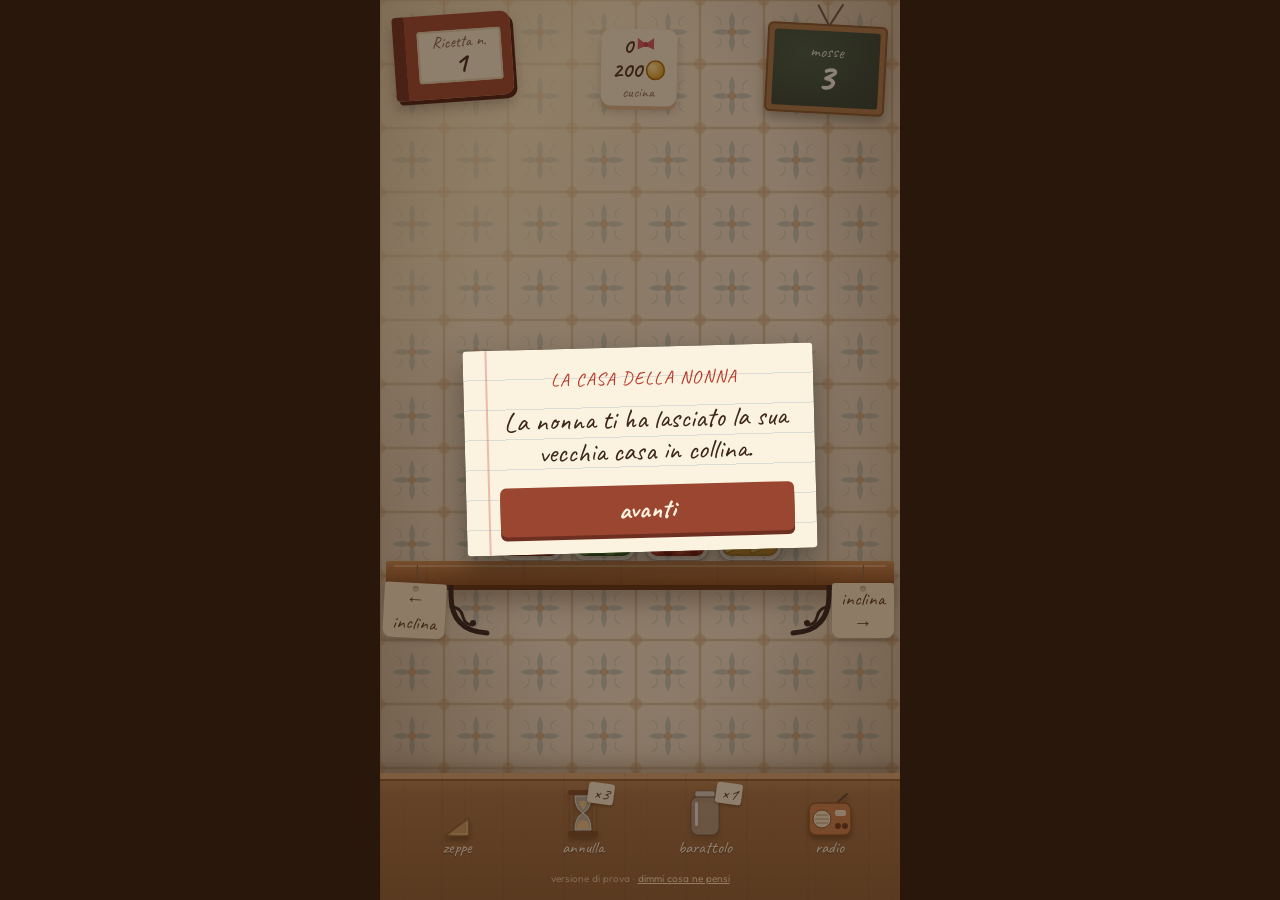
==== index.html @ c6b1c17b "gamification_01" ====
<!DOCTYPE html>
<html lang="it">
<head>
<meta charset="utf-8">
<meta name="viewport" content="width=device-width, initial-scale=1, maximum-scale=1, user-scalable=no, viewport-fit=cover">
<meta name="theme-color" content="#2a1a10">
<title>Dispensa Pendente</title>
<link rel="preconnect" href="https://fonts.googleapis.com">
<link href="https://fonts.googleapis.com/css2?family=Caveat:wght@500;700&family=Fredoka:wght@400;500;600&display=swap" rel="stylesheet">
  <script type="module" crossorigin src="./assets/index-sr-s3U1z.js"></script>
  <link rel="stylesheet" crossorigin href="./assets/index-BM6V2_IG.css">
</head>
<body>
<div id="app">
  <div id="wall"></div><div id="light"></div>
  <div id="top" class="layerUI">
    <div id="book"><div class="cover"></div><div class="label"><small>Ricetta n.</small><b id="lvl">1</b></div></div>
    <button id="purse" aria-label="La cucina: fiocchi e monete"><span><b id="pRibbons">0</b><i class="ribbon"></i></span><span><b id="pCoins">0</b><i class="coin"></i></span><small>cucina</small></button>
    <div id="board"><div class="frame"></div><div class="slate"><small>mosse</small><b id="mv">0</b></div></div>
  </div>
  <div id="note" class="layerUI"></div>
  <div id="stage" class="layerUI">
    <div id="shelfWrap">
      <div id="jars"></div>
      <div id="plank">
        <svg class="bracket" id="brL" viewBox="0 0 44 52"><path d="M4 2 V10 Q4 46 40 48" fill="none" stroke="#2d2420" stroke-width="5" stroke-linecap="round"/><path d="M4 22 Q14 22 16 32 Q18 40 26 40" fill="none" stroke="#2d2420" stroke-width="3" stroke-linecap="round"/><circle cx="26" cy="38" r="3" fill="#2d2420"/></svg>
        <svg class="bracket" id="brR" viewBox="0 0 44 52"><path d="M4 2 V10 Q4 46 40 48" fill="none" stroke="#2d2420" stroke-width="5" stroke-linecap="round"/><path d="M4 22 Q14 22 16 32 Q18 40 26 40" fill="none" stroke="#2d2420" stroke-width="3" stroke-linecap="round"/><circle cx="26" cy="38" r="3" fill="#2d2420"/></svg>
        <div class="tag" id="tagL">← inclina</div>
        <div class="tag" id="tagR">inclina →</div>
      </div>
    </div>
  </div>
  <div id="counter">
    <div id="items">
      <div class="item" id="wedgeBox" title="Inclinazioni rimaste"><div id="wedges"></div><span>zeppe</span></div>
      <button class="item" id="bUndo"><svg width="34" height="48" viewBox="0 0 34 48"><rect x="2" y="1" width="30" height="5" rx="2" fill="#7a4a28"/><rect x="2" y="42" width="30" height="5" rx="2" fill="#7a4a28"/><rect x="4" y="6" width="3" height="36" fill="#9b6a40"/><rect x="27" y="6" width="3" height="36" fill="#9b6a40"/><path d="M9 7 H25 Q25 20 17 24 Q25 28 25 41 H9 Q9 28 17 24 Q9 20 9 7Z" fill="rgba(220,240,240,.55)" stroke="#d9e8e8" stroke-width="1"/><path d="M12 33 Q17 29 22 33 L24 40 H10Z" fill="#e7c48a"/><path d="M13 12 H21 Q20 18 17 21 Q14 18 13 12Z" fill="#e7c48a"/></svg><span>annulla</span><i class="cnt" id="cUndo">3</i></button>
      <button class="item" id="bPin"><svg width="40" height="48" viewBox="0 0 40 48"><path d="M6 20 Q6 46 20 46 Q34 46 34 20Z" fill="#8f6a8f"/><ellipse cx="20" cy="20" rx="14" ry="4" fill="#a780a7"/><rect x="11" y="2" width="5" height="22" rx="2" fill="#d9b483" transform="rotate(-10 13 13)"/><rect x="19" y="0" width="5" height="24" rx="2" fill="#e3c08f" transform="rotate(6 21 12)"/><rect x="25" y="4" width="5" height="20" rx="2" fill="#d2ab78" transform="rotate(16 27 14)"/></svg><span>mollette</span><i class="cnt" id="cPin">2</i></button>
      <button class="item" id="bJar"><svg width="34" height="48" viewBox="0 0 34 48"><rect x="7" y="2" width="20" height="6" rx="2" fill="rgba(235,245,245,.7)" stroke="rgba(90,70,55,.45)"/><rect x="3" y="8" width="28" height="38" rx="7" fill="rgba(235,248,248,.35)" stroke="rgba(90,70,55,.45)" stroke-width="1.5"/><rect x="7" y="13" width="3" height="24" rx="1.5" fill="rgba(255,255,255,.75)"/></svg><span>barattolo</span><i class="cnt" id="cJar">1</i></button>
      <button class="item" id="bRadio" aria-label="Impostazioni"><svg width="46" height="44" viewBox="0 0 46 44"><line x1="30" y1="10" x2="40" y2="1" stroke="#5a4636" stroke-width="2" stroke-linecap="round"/><rect x="2" y="10" width="42" height="32" rx="7" fill="#c9824f" stroke="#8a5229" stroke-width="1.5"/><circle cx="15" cy="26" r="9" fill="#f1e3c6" stroke="#8a5229"/><g stroke="#b99a72" stroke-width="1"><line x1="9" y1="22" x2="21" y2="22"/><line x1="8" y1="26" x2="22" y2="26"/><line x1="9" y1="30" x2="21" y2="30"/></g><rect x="28" y="17" width="11" height="6" rx="2" fill="#f1e3c6"/><circle cx="31" cy="33" r="3" fill="#6d3a1d"/><circle cx="38" cy="33" r="3" fill="#6d3a1d"/></svg><span>radio</span></button>
    </div>
    <button class="legend" id="legend">versione di prova · <u>dimmi cosa ne pensi</u></button>
  </div>
</div>
<div id="home" role="dialog" aria-label="La cucina della nonna"></div>
<div id="modal"><div class="page" id="card"></div></div>
<div id="toast"></div>
<svg id="hand" viewBox="0 0 48 56" width="56" height="64" aria-hidden="true"><path d="M17 26 V8 a4 4 0 0 1 8 0 V24 M25 22 a4 4 0 0 1 8 0 V28 M33 26 a4 4 0 0 1 8 0 V36 C41 48 33 54 24 54 C15 54 10 48 7 41 L3 31 a4 4 0 0 1 7-4 L17 35 Z" fill="#fff6e6" stroke="#4a2f1d" stroke-width="2.4" stroke-linejoin="round"/></svg>

</body>
</html>
---- assets/index-BM6V2_IG.css ----
:root{--jw:60px;--lh:34px;--ink:#3d2718}*{box-sizing:border-box;-webkit-tap-highlight-color:transparent}html,body{overscroll-behavior:none;height:100%;margin:0;overflow:hidden}body{color:var(--ink);-webkit-user-select:none;user-select:none;touch-action:none;background:#2a1a10;justify-content:center;font-family:Fredoka,system-ui,sans-serif;display:flex}#app{flex-direction:column;width:100%;max-width:520px;height:100%;display:flex;position:relative;overflow:hidden}#wall{background-color:#efe2c8;background-size:64px 64px;position:absolute;inset:0}#wall:after{content:"";background:radial-gradient(90% 60% at 15% 10%,#ffecbe8c,#0000 60%),radial-gradient(at 50% 40%,#0000 45%,#46280f59 100%);position:absolute;inset:0}#light{pointer-events:none;z-index:1;background:linear-gradient(115deg,#fff0c800 30%,#fff0c847 45%,#fff0c800 60%);width:90%;height:80%;position:absolute;top:-10%;left:-30%;transform:skew(-12deg)}.layerUI{z-index:2;position:relative}#top{justify-content:space-between;align-items:flex-start;padding:14px 14px 0;display:flex}#book{cursor:pointer;width:118px;height:84px;position:relative;transform:rotate(-4deg)}#book .cover{background:linear-gradient(90deg,#6d2f22 0 12px,#9b4630 12px);border-radius:4px 10px 10px 4px;position:absolute;inset:0;box-shadow:3px 4px #4a1e14,0 8px 14px #0000004d}#book .label{background:#f6ecd4;border-radius:3px;flex-direction:column;justify-content:center;align-items:center;font-family:Caveat,Segoe Print,Bradley Hand,cursive;line-height:.95;display:flex;position:absolute;inset:16px 10px 16px 24px;box-shadow:inset 0 0 0 2px #e0cfae}#book .label small{color:#7a5a3e;font-size:16px}#book .label b{font-size:28px}#board{width:120px;height:90px;margin-top:10px;position:relative;transform:rotate(3deg)}#board:before{content:"";transform-origin:bottom;background:#6b5040;width:2px;height:24px;position:absolute;top:-22px;left:50%;transform:rotate(-30deg)}#board:after{content:"";transform-origin:bottom;background:#6b5040;width:2px;height:26px;position:absolute;top:-24px;left:50%;transform:rotate(30deg)}#board .frame{background:#a7774a;border-radius:6px;position:absolute;inset:0;box-shadow:0 6px 12px #0000004d,inset 0 0 0 2px #7f5631}#board .slate{color:#f3f0e4;background:radial-gradient(at 30% 30%,#3f5a48,#283b2f);border-radius:3px;flex-direction:column;justify-content:center;align-items:center;font-family:Caveat,Segoe Print,Bradley Hand,cursive;line-height:.9;display:flex;position:absolute;inset:7px}#board .slate small{opacity:.85;font-size:17px}#board .slate b{text-shadow:0 0 1px #fff;font-size:38px}#board.low .slate b{color:#ff9b86;animation:1s infinite chalk}@keyframes chalk{50%{opacity:.55}}#note{text-align:center;color:#3d2a1c;background:#fff9e3;align-self:center;max-width:330px;min-height:52px;margin:8px 22px 0;padding:10px 14px 8px;font-family:Caveat,Segoe Print,Bradley Hand,cursive;font-size:21px;line-height:1.05;transition:transform .2s;position:relative;transform:rotate(-1.2deg);box-shadow:0 4px 10px #3c1e0a38}#note:before{content:"";background:#e6d7aabf;width:64px;height:18px;margin-left:-32px;position:absolute;top:-9px;left:50%;transform:rotate(3deg);box-shadow:0 1px 2px #0000001a}#note.flash{color:#b33a22;transform:rotate(1deg)scale(1.03)}#note:empty{visibility:hidden}#stage{cursor:grab;flex-direction:column;flex:1;justify-content:center;align-items:center;min-height:260px;display:flex;position:relative}#shelfWrap{transform-origin:50% 100%;width:100%;transition:transform .22s cubic-bezier(.3,1.4,.5,1);position:relative}#jars{min-height:calc(var(--lh)*4 + 50px);justify-content:center;align-items:flex-end;gap:9px;padding:0 14px;display:flex}#plank{background:repeating-linear-gradient(90deg,#50280f00 0 40px,#50280f14 40px 42px,#50280f00 42px 97px),linear-gradient(#c58b55,#a96d3c 45%,#8a5229);border-radius:3px;height:24px;margin:0 6px;position:relative;box-shadow:0 5px #5f3519,0 16px 22px #28140559}#plank:before{content:"";background:#ffe1b459;border-radius:2px;height:2px;position:absolute;top:4px;left:8px;right:8px}.bracket{width:44px;height:52px;position:absolute;top:24px}#brL{left:12%}#brR{right:12%;transform:scaleX(-1)}.tag{text-align:center;color:#5a3a24;transform-origin:50% -18px;cursor:pointer;background:#f3e3c3;border-radius:3px 3px 8px 8px;width:62px;padding:4px 0 3px;font-family:Caveat,Segoe Print,Bradley Hand,cursive;font-size:19px;animation:3s ease-in-out infinite sway;position:absolute;top:22px;box-shadow:0 3px 6px #0003}.tag:before{content:"";background:#7d6248;width:1px;height:18px;position:absolute;top:-18px;left:50%}.tag:after{content:"";background:#d8c4a0;border-radius:50%;width:6px;height:6px;margin-left:-3px;position:absolute;top:3px;left:50%;box-shadow:inset 0 1px 1px #0000004d}#tagL{left:0;transform:rotate(3deg)}#tagR{animation-delay:-1.5s;right:0}.tag.armed{color:#a53a1c;background:#ffd7a8}.tag.off{opacity:.35}@keyframes sway{50%{transform:rotate(-3deg)}}.jar{width:var(--jw);flex-direction:column;align-items:center;transition:transform .16s;display:flex;position:relative}.rim{background:linear-gradient(90deg,#fff9,#dcebeb59 40%,#ffffffa6);border:1.5px solid #5a463766;border-bottom:none;border-radius:4px 4px 1px 1px;width:82%;height:9px}.glass{background:linear-gradient(90deg,#ffffff6b,#ebf8f81f 30%,#ebf8f80f 70%,#ffffff52);border:1.5px solid #5a463761;border-radius:9px 9px 13px 13px;flex-direction:column-reverse;width:100%;padding:3px 3px 4px;display:flex;position:relative;overflow:hidden;box-shadow:inset 0 0 0 1.5px #ffffff73,0 4px 3px #3c1e0a26}.glass:after{content:"";pointer-events:none;z-index:3;background:linear-gradient(#ffffffb3,#ffffff14);border-radius:6px;width:9%;height:70%;position:absolute;top:8%;left:12%}.layer{height:var(--lh);background-size:26px 26px;position:relative;box-shadow:inset 0 3px 2px -1px #ffffff47,inset 0 -2px 2px #0000002e}.glass .layer:first-child{border-radius:0 0 9px 9px}.layer.topL{border-radius:40% 40% 0 0/14% 14% 0 0}.layer.pop{animation:.3s ease-out pop}@keyframes pop{0%{opacity:.2;transform:translateY(-14px)}70%{transform:translateY(2px)}}.layer.ghostNew{outline-offset:-4px;outline:2.5px dashed #fffaebf2;animation:.9s infinite gh}@keyframes gh{50%{filter:brightness(1.3)saturate(1.2)}}.layer.ghostGone{opacity:.25}.slot{height:var(--lh)}.jar.sel{transform:translateY(-18px)rotate(-2deg)}.jar.sel .glass{box-shadow:inset 0 0 0 1.5px #ffffff73,0 0 0 3px #ffd68cd9,0 12px 10px #3c1e0a33}.cloth{z-index:4;width:112%;height:24px;animation:.4s cubic-bezier(.3,1.6,.5,1) clothIn;position:absolute;top:-12px}.cloth .c{background:repeating-linear-gradient(0deg,#c832288c 0 5px,#0000 5px 10px),repeating-linear-gradient(90deg,#c832288c 0 5px,#0000 5px 10px),#fbf3e6;border-radius:45% 45% 20% 20%/60% 60% 30% 30%;position:absolute;inset:0;box-shadow:0 3px 3px #0000002e}.cloth .s{background:#c9a46a;border-radius:2px;height:3px;position:absolute;bottom:5px;left:4%;right:4%}@keyframes clothIn{0%{opacity:0;transform:translateY(-30px)scale(1.2)}}.peg{z-index:5;width:18px;height:40px;animation:.3s clothIn;position:absolute;top:-30px}.jar.pinnable .glass{box-shadow:inset 0 0 0 1.5px #ffffff73,0 0 0 3px #ffd36b}.jar.splash{animation:.25s splash}@keyframes splash{50%{transform:scale(1.05,.96)}}.jar.shake{animation:.3s shake}@keyframes shake{25%{transform:translate(-5px)}75%{transform:translate(5px)}}#counter{z-index:2;background:linear-gradient(#b98758,#a17146 18%,#8e6038);margin-top:4px;padding:16px 10px 14px;position:relative;box-shadow:inset 0 6px #d4a774,inset 0 8px #8a5a33,0 -8px 18px #28140540}#counter:before{content:"";pointer-events:none;background:repeating-linear-gradient(90deg,#3c1e0a0d 0 2px,#0000 2px 23px,#3c1e0a0a 23px 24px,#0000 24px 61px);position:absolute;inset:0}#items{justify-content:space-around;align-items:flex-end;display:flex;position:relative}.item{cursor:pointer;color:#fff3dc;text-shadow:0 1px 1px #0006;background:0 0;border:none;flex-direction:column;align-items:center;padding:0;font-family:Caveat,Segoe Print,Bradley Hand,cursive;font-size:17px;display:flex;position:relative}.item svg{filter:drop-shadow(0 4px 2px #28140559);transition:transform .15s}.item:active svg{transform:translateY(2px)}.item.on svg{transform:translateY(-6px)rotate(-6deg)}.item:disabled{opacity:.4;cursor:default}.item .cnt{color:#5a3a24;text-shadow:none;background:#f6ecd4;border-radius:3px;padding:0 5px;font-size:17px;position:absolute;top:-6px;right:-10px;transform:rotate(8deg);box-shadow:0 2px 3px #00000040}#wedges{justify-content:center;align-items:flex-end;gap:2px;min-width:60px;height:30px;display:flex}#wedges svg{animation:.3s clothIn}#modal{z-index:10;background:#28140880;justify-content:center;align-items:center;padding:22px;display:none;position:fixed;inset:0}#modal.show{display:flex}.page{text-align:center;background-color:#fbf3df;background-image:linear-gradient(90deg,#0000 22px,#d2504659 22px 24px,#0000 24px),repeating-linear-gradient(#0000 0 29px,#648cb438 29px 30px);background-position:0 0;background-repeat:repeat;background-size:auto;background-attachment:scroll;background-origin:padding-box;background-clip:border-box;border-radius:4px;width:100%;max-width:350px;padding:22px 22px 18px 34px;font-family:Caveat,Segoe Print,Bradley Hand,cursive;animation:.35s cubic-bezier(.3,1.5,.5,1) cardIn;position:relative;transform:rotate(-1.5deg);box-shadow:0 14px 30px #00000059}@keyframes cardIn{0%{opacity:0;transform:rotate(-8deg)scale(.7)}}.page h2{margin:0 0 4px;font-size:38px;line-height:1}.page p{color:#5d4330;margin:4px 0 10px;font-size:22px;line-height:1.1}.stamps{justify-content:center;gap:10px;margin:8px 0;display:flex}.stamp{color:#b8372a;opacity:.85;border:3px solid #b8372a;border-radius:50%;justify-content:center;align-items:center;width:54px;height:54px;font-size:30px;animation:.3s both stampIn;display:flex;transform:rotate(-12deg)}.stamp.off{color:#c9b9a0;opacity:.5;border-color:#c9b9a0}.stamp:nth-child(2){animation-delay:.15s;transform:rotate(6deg)}.stamp:nth-child(3){animation-delay:.3s;transform:rotate(-4deg)}@keyframes stampIn{0%{opacity:0;transform:scale(2)}}.pbtn{cursor:pointer;color:#fbf3df;background:#9b4630;border:none;border-radius:6px;width:100%;margin-top:10px;padding:8px;font-family:Caveat,Segoe Print,Bradley Hand,cursive;font-size:26px;font-weight:700;display:block;box-shadow:0 4px #6d2f22}.pbtn.sec{color:#6d2f22;box-shadow:none;background:0 0;margin-top:4px;font-size:22px;font-weight:500;text-decoration:underline}.grid{grid-template-columns:repeat(5,1fr);gap:6px;margin:8px 0;display:grid}.grid button{color:#3d2718;cursor:pointer;background:0 0;border:none;border-radius:6px;padding:2px 0;font-family:Caveat,Segoe Print,Bradley Hand,cursive;font-size:24px}.grid button small{color:#b8372a;letter-spacing:-1px;min-height:13px;font-size:12px;display:block}.grid button:disabled{opacity:.3}.grid button.cur{background:#9b463026}#toast{color:#fff6e0;text-shadow:0 2px #9b4630,0 4px 10px #0006;opacity:0;pointer-events:none;z-index:11;white-space:nowrap;font-family:Caveat,Segoe Print,Bradley Hand,cursive;font-size:40px;font-weight:700;transition:all .25s;position:fixed;top:44%;left:50%;transform:translate(-50%,10px)rotate(-3deg)}#toast.show{opacity:1;transform:translate(-50%)rotate(-3deg)}.legend{z-index:2;color:#fff0d7b3;text-align:center;margin-top:8px;font-size:10px;position:relative}#app{padding-top:env(safe-area-inset-top);padding-bottom:env(safe-area-inset-bottom)}#hand{z-index:9;pointer-events:none;opacity:0;filter:drop-shadow(0 6px 6px #0000004d);transition:opacity .3s;position:fixed;top:0;left:0}#hand.show{opacity:1}#hand.drag{animation:1.8s ease-in-out infinite handDrag}#hand.tap{animation:1.6s ease-in-out infinite handTap}@keyframes handDrag{0%{transform:translate(var(--hx),var(--hy))}15%{transform:translate(var(--hx),calc(var(--hy) + 6px)) scale(.92)}70%{transform:translate(calc(var(--hx) + var(--hdx,110px)),calc(var(--hy) + 6px)) scale(.92);opacity:1}85%{opacity:0}to{transform:translate(var(--hx),var(--hy));opacity:0}}@keyframes handTap{0%,to{transform:translate(var(--hx),var(--hy))}20%{transform:translate(var(--hx),calc(var(--hy) + 8px)) scale(.9)}45%{transform:translate(var(--hx2),var(--hy2))}65%{transform:translate(var(--hx2),calc(var(--hy2) + 8px)) scale(.9)}}#board .slate em{color:#ffcf8a;margin-top:2px;font-size:15px;font-style:normal}.toggle{cursor:pointer;border-bottom:1px dashed #64462840;justify-content:space-between;align-items:center;padding:4px 0;font-size:24px;display:flex}.toggle .sw{background:#d6c4a6;border-radius:14px;width:52px;height:28px;transition:all .2s;position:relative}.toggle .sw:after{content:"";background:#fff;border-radius:50%;width:22px;height:22px;transition:all .2s;position:absolute;top:3px;left:3px;box-shadow:0 1px 2px #0000004d}.toggle.on .sw{background:#5d8f4e}.toggle.on .sw:after{left:27px}.page a{color:#6d2f22}.small{color:#8a6a50;margin-top:10px;font-size:16px}i.coin,i.ribbon{vertical-align:-.1em;border-radius:50%;width:.9em;height:.9em;margin-left:3px;display:inline-block}i.coin{background:radial-gradient(circle at 35% 35%,#ffe9a0,#e0a830 60%,#b47a1a);box-shadow:inset 0 0 0 1.5px #a06a14}i.ribbon{background:0 0;border-radius:0;position:relative}i.ribbon:before{content:"";clip-path:polygon(50% 38%,8% 8%,8% 68%,50% 50%,92% 68%,92% 8%);background:#d4575f;position:absolute;inset:0}i.ribbon:after{content:"";background:#b43f48;border-radius:50%;width:24%;height:24%;position:absolute;top:30%;left:38%}#purse{color:#4a2f1d;cursor:pointer;background:#f6ecd4;border:none;border-radius:10px;flex-direction:column;align-self:center;align-items:center;gap:2px;min-width:76px;margin-top:6px;padding:6px 10px 4px;font-family:Caveat,cursive;font-size:22px;display:flex;transform:rotate(1deg);box-shadow:0 4px #d3b58e,0 6px 10px #0000002e}#purse span{align-items:center;line-height:1;display:flex}#purse small{color:#8a6a50;font-size:15px}#purse.ready{animation:1.6s ease-in-out infinite purseGlow}@keyframes purseGlow{50%{box-shadow:0 4px #d3b58e,0 0 0 5px #d4575f59}}.legend{cursor:pointer;background:0 0;border:none;width:100%;padding:6px 0 0;font-family:inherit}.legend u{color:#ffe3b8}.loot{font-family:Caveat,cursive;color:#6d2f22!important;margin:2px 0 6px!important;font-size:30px!important}.pbtn.sec2{color:#4a2f1d;background:#f1dcc0;box-shadow:0 4px #d3b58e}.pbtn.glow{background:#d4575f;animation:1.6s infinite purseGlow;box-shadow:0 4px #9b3a40}a.pbtn{box-sizing:border-box;text-decoration:none}#wedges .buy{color:#fff3dc;white-space:nowrap;font-size:16px}.item .cnt.price{white-space:nowrap;font-size:15px}#coach{z-index:8;pointer-events:none;opacity:0;transition:opacity .25s;position:fixed;inset:0}#coach.show{opacity:1}#coach.blocking{pointer-events:auto}#coach.dim{background:#1e0f058c}#coach .spot{pointer-events:none;border-radius:16px;transition:all .3s;position:fixed;box-shadow:0 0 0 9999px #1e0f058c}#coach .bubble{text-align:center;color:#3d2a1c;pointer-events:auto;background:#fff9e3;width:min(330px,86vw);padding:12px 16px 10px;font-family:Caveat,cursive;font-size:24px;line-height:1.08;position:fixed;left:50%;transform:translate(-50%)rotate(-1deg);box-shadow:0 8px 20px #00000059}#coach .bubble p{margin:0}#coach .bubble .pbtn{margin-top:10px;padding:6px;font-size:22px}#home{z-index:7;color:#3d2718;background:#f3e6cc;flex-direction:column;align-items:center;padding:14px 16px 24px;font-family:Caveat,cursive;display:none;position:fixed;inset:0;overflow-y:auto}#home.show{display:flex}#home>*{width:100%;max-width:440px}#home h2{text-align:center;margin:4px 0 2px;font-size:36px}.hTop{justify-content:space-between;align-items:center;display:flex}.hBack{color:#6d2f22;cursor:pointer;background:0 0;border:none;min-height:44px;padding:6px 0;font-family:inherit;font-size:24px}.hPurse{gap:12px;font-size:26px;display:flex}.hBar{background:#e0cba6;border-radius:6px;height:12px;overflow:hidden}.hBar div{background:linear-gradient(90deg,#d4575f,#e69a6a);border-radius:6px;height:100%;transition:width .6s}.hPct{text-align:center;color:#7a5a3e;margin:2px 0 8px;font-size:20px}.hScene{border-radius:14px;line-height:0;overflow:hidden;box-shadow:0 8px 18px #3c1e0a40}.hTasks{flex-direction:column;gap:8px;margin:14px 0 0;padding:0;list-style:none;display:flex}.hTasks button{color:#3d2718;cursor:pointer;text-align:left;background:#fffaf0;border:none;border-radius:8px;justify-content:space-between;align-items:center;width:100%;min-height:44px;padding:8px 14px;font-family:inherit;font-size:23px;display:flex;box-shadow:0 3px #dcc6a2}.hTasks li.can button{box-shadow:0 3px #dcc6a2,0 0 0 3px #d4575f80}.hTasks li.done button{opacity:.55;cursor:default;text-decoration:line-through}.hTasks .tc{white-space:nowrap;align-items:center;font-size:24px;display:flex}.hNote{text-align:center;margin:10px 0 0;font-size:20px}.hNote.small{color:#9a7a5e;font-size:15px}#home .pbtn{margin-top:14px}.variants{flex-direction:column;gap:8px;margin:6px 0;display:flex}.variants button{color:#3d2718;cursor:pointer;background:#fffaf0;border:none;border-radius:8px;align-items:center;gap:12px;min-height:44px;padding:8px 12px;font-family:Caveat,cursive;font-size:24px;display:flex;box-shadow:0 3px #dcc6a2}.variants span{border-radius:5px;width:34px;height:24px;box-shadow:inset 0 0 0 1.5px #0003}.fb{text-align:left;flex-direction:column;gap:4px;max-height:58vh;padding:2px;display:flex;overflow-y:auto}.fb label,.fb .lbl{color:#3d2718;margin-top:6px;font-size:21px}.fb textarea,.fb input{color:#3d2718;resize:vertical;background:#fffdf7;border:1.5px solid #cdb592;border-radius:8px;padding:8px;font-family:Fredoka,system-ui,sans-serif;font-size:16px}.fb .scale{grid-template-columns:repeat(5,minmax(0,1fr));gap:6px;display:grid}.fb .scale.three{grid-template-columns:repeat(3,minmax(0,1fr))}.fb .scale button{color:#3d2718;cursor:pointer;background:#fffdf7;border:1.5px solid #cdb592;border-radius:8px;min-height:44px;font-family:inherit;font-size:22px}.fb .scale button.on{color:#fbf3df;background:#9b4630;border-color:#9b4630}.fb .scaleLbl{color:#8a6a50;justify-content:space-between;font-size:16px;display:flex}.pbtn:not(.sec2):not(.sec) i.ribbon:before{background:#fff4e6}.pbtn:not(.sec2):not(.sec) i.ribbon:after{background:#f3d0c8}.fb>*{flex-shrink:0}.fb textarea{min-height:64px}.fb input{min-height:40px}.sr{clip:rect(0 0 0 0);width:1px;height:1px;position:absolute;overflow:hidden}.story{color:#3d2718!important;margin:14px 0 18px!important;font-size:28px!important;line-height:1.15!important}.sundayTag{letter-spacing:.08em;text-transform:uppercase;color:#b8372a!important;margin:0!important;font-size:18px!important}.letter{text-align:left;background:#fffaf0;margin:4px -6px;padding:14px 16px;transform:rotate(1deg);box-shadow:0 4px 10px #3c1e0a2e}.lFrom{color:#9a7a5e!important;margin:0 0 6px!important;font-size:17px!important}.lText{color:#3d2718!important;margin:0!important;font-size:25px!important;line-height:1.12!important}.foundBox{background:#fff4d6;border:2px dashed #e0b860;border-radius:10px;margin:4px 0 6px;padding:8px 10px;font-size:20px;line-height:1.1}.album{text-align:left;flex-direction:column;gap:8px;max-height:55vh;display:flex;overflow-y:auto}.aItem{background:#fff4d6;border-radius:8px;padding:8px 10px;font-size:20px;line-height:1.1}.aLetter{background:#fffaf0;padding:10px 12px;font-size:20px;line-height:1.1;box-shadow:0 2px 6px #3c1e0a26}.hHouse{text-align:center;color:#8a6a50;margin:2px 0 0;font-size:20px}.hSub{margin:18px 0 6px;font-size:26px}.hRooms{grid-template-columns:repeat(3,minmax(0,1fr));gap:8px;display:grid}.room{text-align:center;opacity:.85;background:#e8d7b8;border-radius:10px;flex-direction:column;align-items:center;gap:2px;padding:8px 4px;line-height:1;display:flex}.room b{font-size:19px}.room small{color:#8a6a50;font-size:14px}.hAlbum{color:#3d2718;cursor:pointer;text-align:left;background:#fffaf0;border:none;border-radius:8px;width:100%;min-height:44px;padding:10px 14px;font-family:inherit;font-size:22px;box-shadow:0 3px #dcc6a2}#app.sunday #plank{box-shadow:0 5px #5f3519,0 0 0 3px #e3b94f,0 16px 22px #28140559}#app.sunday #board .frame{background:#c99a3a}.confetti{pointer-events:none;z-index:12;position:fixed;inset:0;overflow:hidden}.confetti i{border-radius:2px;width:8px;height:14px;animation:2.2s ease-in forwards fall;position:absolute;top:-12px}@keyframes fall{to{transform:translateY(105vh) rotate(var(--r));opacity:.9}}
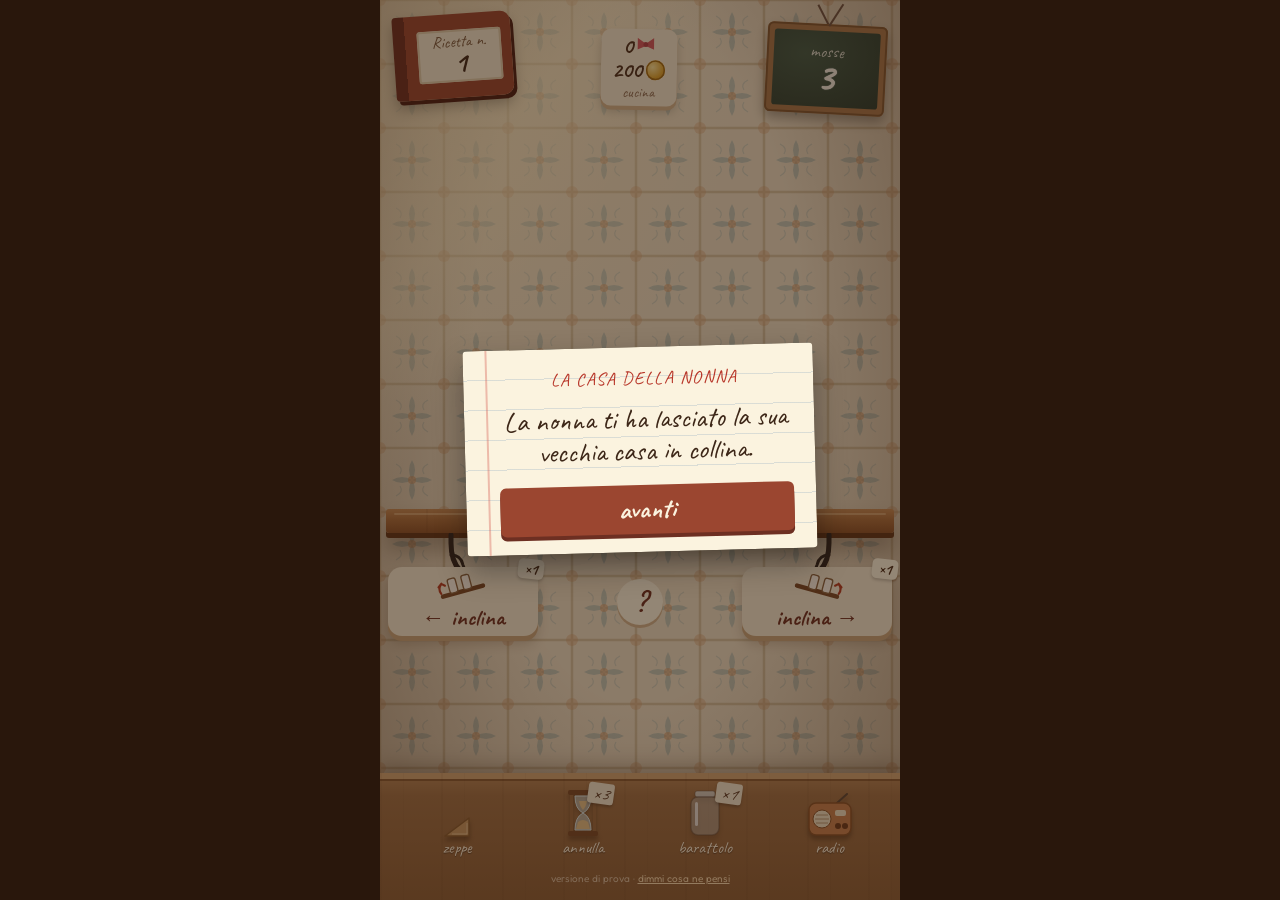
==== commit e79ac332: "fix_interaction_01" ====
--- a/index.html
+++ b/index.html
@@ -7,8 +7,8 @@
 <title>Dispensa Pendente</title>
 <link rel="preconnect" href="https://fonts.googleapis.com">
 <link href="https://fonts.googleapis.com/css2?family=Caveat:wght@500;700&family=Fredoka:wght@400;500;600&display=swap" rel="stylesheet">
-  <script type="module" crossorigin src="./assets/index-sr-s3U1z.js"></script>
-  <link rel="stylesheet" crossorigin href="./assets/index-BM6V2_IG.css">
+  <script type="module" crossorigin src="./assets/index-CZagxmSC.js"></script>
+  <link rel="stylesheet" crossorigin href="./assets/index-xwk1AWX1.css">
 </head>
 <body>
 <div id="app">
@@ -25,9 +25,12 @@
       <div id="plank">
         <svg class="bracket" id="brL" viewBox="0 0 44 52"><path d="M4 2 V10 Q4 46 40 48" fill="none" stroke="#2d2420" stroke-width="5" stroke-linecap="round"/><path d="M4 22 Q14 22 16 32 Q18 40 26 40" fill="none" stroke="#2d2420" stroke-width="3" stroke-linecap="round"/><circle cx="26" cy="38" r="3" fill="#2d2420"/></svg>
         <svg class="bracket" id="brR" viewBox="0 0 44 52"><path d="M4 2 V10 Q4 46 40 48" fill="none" stroke="#2d2420" stroke-width="5" stroke-linecap="round"/><path d="M4 22 Q14 22 16 32 Q18 40 26 40" fill="none" stroke="#2d2420" stroke-width="3" stroke-linecap="round"/><circle cx="26" cy="38" r="3" fill="#2d2420"/></svg>
-        <div class="tag" id="tagL">← inclina</div>
-        <div class="tag" id="tagR">inclina →</div>
       </div>
+    </div>
+    <div id="tiltBtns">
+      <button class="tbtn" id="tL" aria-label="Inclina lo scaffale a sinistra"><svg viewBox="0 0 64 34" width="58" aria-hidden="true"><path d="M10 26 L54 14" stroke="#7a4a28" stroke-width="5" stroke-linecap="round"/><rect x="16" y="6" width="9" height="16" rx="2.5" fill="#fff8ec" stroke="#8a6440" stroke-width="1.5" transform="rotate(-15 20 14)"/><rect x="31" y="2" width="9" height="16" rx="2.5" fill="#fff8ec" stroke="#8a6440" stroke-width="1.5" transform="rotate(-15 35 10)"/><path d="M8 12 Q4 18 8 23 M8 12 l-3 4 M8 12 l4 2" stroke="#b33a22" stroke-width="2.4" fill="none" stroke-linecap="round"/></svg><span>← inclina</span><i class="tcount" id="tcL"></i></button>
+      <button class="ruleBtn" id="bRules" aria-label="Come si gioca">?</button>
+      <button class="tbtn" id="tR" aria-label="Inclina lo scaffale a destra"><svg viewBox="0 0 64 34" width="58" aria-hidden="true"><path d="M10 14 L54 26" stroke="#7a4a28" stroke-width="5" stroke-linecap="round"/><rect x="24" y="2" width="9" height="16" rx="2.5" fill="#fff8ec" stroke="#8a6440" stroke-width="1.5" transform="rotate(15 28 10)"/><rect x="39" y="6" width="9" height="16" rx="2.5" fill="#fff8ec" stroke="#8a6440" stroke-width="1.5" transform="rotate(15 43 14)"/><path d="M56 12 Q60 18 56 23 M56 12 l3 4 M56 12 l-4 2" stroke="#b33a22" stroke-width="2.4" fill="none" stroke-linecap="round"/></svg><span>inclina →</span><i class="tcount" id="tcR"></i></button>
     </div>
   </div>
   <div id="counter">
--- a/assets/index-xwk1AWX1.css
+++ b/assets/index-xwk1AWX1.css
@@ -0,0 +1 @@
+:root{--jw:60px;--lh:34px;--ink:#3d2718}*{box-sizing:border-box;-webkit-tap-highlight-color:transparent}html,body{overscroll-behavior:none;height:100%;margin:0;overflow:hidden}body{color:var(--ink);-webkit-user-select:none;user-select:none;touch-action:none;background:#2a1a10;justify-content:center;font-family:Fredoka,system-ui,sans-serif;display:flex}#app{flex-direction:column;width:100%;max-width:520px;height:100%;display:flex;position:relative;overflow:hidden}#wall{background-color:#efe2c8;background-size:64px 64px;position:absolute;inset:0}#wall:after{content:"";background:radial-gradient(90% 60% at 15% 10%,#ffecbe8c,#0000 60%),radial-gradient(at 50% 40%,#0000 45%,#46280f59 100%);position:absolute;inset:0}#light{pointer-events:none;z-index:1;background:linear-gradient(115deg,#fff0c800 30%,#fff0c847 45%,#fff0c800 60%);width:90%;height:80%;position:absolute;top:-10%;left:-30%;transform:skew(-12deg)}.layerUI{z-index:2;position:relative}#top{justify-content:space-between;align-items:flex-start;padding:14px 14px 0;display:flex}#book{cursor:pointer;width:118px;height:84px;position:relative;transform:rotate(-4deg)}#book .cover{background:linear-gradient(90deg,#6d2f22 0 12px,#9b4630 12px);border-radius:4px 10px 10px 4px;position:absolute;inset:0;box-shadow:3px 4px #4a1e14,0 8px 14px #0000004d}#book .label{background:#f6ecd4;border-radius:3px;flex-direction:column;justify-content:center;align-items:center;font-family:Caveat,Segoe Print,Bradley Hand,cursive;line-height:.95;display:flex;position:absolute;inset:16px 10px 16px 24px;box-shadow:inset 0 0 0 2px #e0cfae}#book .label small{color:#7a5a3e;font-size:16px}#book .label b{font-size:28px}#board{width:120px;height:90px;margin-top:10px;position:relative;transform:rotate(3deg)}#board:before{content:"";transform-origin:bottom;background:#6b5040;width:2px;height:24px;position:absolute;top:-22px;left:50%;transform:rotate(-30deg)}#board:after{content:"";transform-origin:bottom;background:#6b5040;width:2px;height:26px;position:absolute;top:-24px;left:50%;transform:rotate(30deg)}#board .frame{background:#a7774a;border-radius:6px;position:absolute;inset:0;box-shadow:0 6px 12px #0000004d,inset 0 0 0 2px #7f5631}#board .slate{color:#f3f0e4;background:radial-gradient(at 30% 30%,#3f5a48,#283b2f);border-radius:3px;flex-direction:column;justify-content:center;align-items:center;font-family:Caveat,Segoe Print,Bradley Hand,cursive;line-height:.9;display:flex;position:absolute;inset:7px}#board .slate small{opacity:.85;font-size:17px}#board .slate b{text-shadow:0 0 1px #fff;font-size:38px}#board.low .slate b{color:#ff9b86;animation:1s infinite chalk}@keyframes chalk{50%{opacity:.55}}#note{text-align:center;color:#3d2a1c;background:#fff9e3;align-self:center;max-width:330px;min-height:52px;margin:8px 22px 0;padding:10px 14px 8px;font-family:Caveat,Segoe Print,Bradley Hand,cursive;font-size:21px;line-height:1.05;transition:transform .2s;position:relative;transform:rotate(-1.2deg);box-shadow:0 4px 10px #3c1e0a38}#note:before{content:"";background:#e6d7aabf;width:64px;height:18px;margin-left:-32px;position:absolute;top:-9px;left:50%;transform:rotate(3deg);box-shadow:0 1px 2px #0000001a}#note.flash{color:#b33a22;transform:rotate(1deg)scale(1.03)}#note:empty{visibility:hidden}#stage{cursor:grab;flex-direction:column;flex:1;justify-content:center;align-items:center;min-height:260px;display:flex;position:relative}#shelfWrap{transform-origin:50% 100%;width:100%;transition:transform .22s cubic-bezier(.3,1.4,.5,1);position:relative}#jars{min-height:calc(var(--lh)*4 + 50px);justify-content:center;align-items:flex-end;gap:9px;padding:0 14px;display:flex}#plank{background:repeating-linear-gradient(90deg,#50280f00 0 40px,#50280f14 40px 42px,#50280f00 42px 97px),linear-gradient(#c58b55,#a96d3c 45%,#8a5229);border-radius:3px;height:24px;margin:0 6px;position:relative;box-shadow:0 5px #5f3519,0 16px 22px #28140559}#plank:before{content:"";background:#ffe1b459;border-radius:2px;height:2px;position:absolute;top:4px;left:8px;right:8px}.bracket{width:44px;height:52px;position:absolute;top:24px}#brL{left:12%}#brR{right:12%;transform:scaleX(-1)}.tag{text-align:center;color:#5a3a24;transform-origin:50% -18px;cursor:pointer;background:#f3e3c3;border-radius:3px 3px 8px 8px;width:62px;padding:4px 0 3px;font-family:Caveat,Segoe Print,Bradley Hand,cursive;font-size:19px;animation:3s ease-in-out infinite sway;position:absolute;top:22px;box-shadow:0 3px 6px #0003}.tag:before{content:"";background:#7d6248;width:1px;height:18px;position:absolute;top:-18px;left:50%}.tag:after{content:"";background:#d8c4a0;border-radius:50%;width:6px;height:6px;margin-left:-3px;position:absolute;top:3px;left:50%;box-shadow:inset 0 1px 1px #0000004d}#tagL{left:0;transform:rotate(3deg)}#tagR{animation-delay:-1.5s;right:0}.tag.armed{color:#a53a1c;background:#ffd7a8}.tag.off{opacity:.35}@keyframes sway{50%{transform:rotate(-3deg)}}.jar{width:var(--jw);flex-direction:column;align-items:center;transition:transform .16s;display:flex;position:relative}.rim{background:linear-gradient(90deg,#fff9,#dcebeb59 40%,#ffffffa6);border:1.5px solid #5a463766;border-bottom:none;border-radius:4px 4px 1px 1px;width:82%;height:9px}.glass{background:linear-gradient(90deg,#ffffff6b,#ebf8f81f 30%,#ebf8f80f 70%,#ffffff52);border:1.5px solid #5a463761;border-radius:9px 9px 13px 13px;flex-direction:column-reverse;width:100%;padding:3px 3px 4px;display:flex;position:relative;overflow:hidden;box-shadow:inset 0 0 0 1.5px #ffffff73,0 4px 3px #3c1e0a26}.glass:after{content:"";pointer-events:none;z-index:3;background:linear-gradient(#ffffffb3,#ffffff14);border-radius:6px;width:9%;height:70%;position:absolute;top:8%;left:12%}.layer{height:var(--lh);background-size:26px 26px;position:relative;box-shadow:inset 0 3px 2px -1px #ffffff47,inset 0 -2px 2px #0000002e}.glass .layer:first-child{border-radius:0 0 9px 9px}.layer.topL{border-radius:40% 40% 0 0/14% 14% 0 0}.layer.pop{animation:.3s ease-out pop}@keyframes pop{0%{opacity:.2;transform:translateY(-14px)}70%{transform:translateY(2px)}}.layer.ghostNew{outline-offset:-4px;outline:2.5px dashed #fffaebf2;animation:.9s infinite gh}@keyframes gh{50%{filter:brightness(1.3)saturate(1.2)}}.layer.ghostGone{opacity:.25}.slot{height:var(--lh)}.jar.sel{transform:translateY(-18px)rotate(-2deg)}.jar.sel .glass{box-shadow:inset 0 0 0 1.5px #ffffff73,0 0 0 3px #ffd68cd9,0 12px 10px #3c1e0a33}.cloth{z-index:4;width:112%;height:24px;animation:.4s cubic-bezier(.3,1.6,.5,1) clothIn;position:absolute;top:-12px}.cloth .c{background:repeating-linear-gradient(0deg,#c832288c 0 5px,#0000 5px 10px),repeating-linear-gradient(90deg,#c832288c 0 5px,#0000 5px 10px),#fbf3e6;border-radius:45% 45% 20% 20%/60% 60% 30% 30%;position:absolute;inset:0;box-shadow:0 3px 3px #0000002e}.cloth .s{background:#c9a46a;border-radius:2px;height:3px;position:absolute;bottom:5px;left:4%;right:4%}@keyframes clothIn{0%{opacity:0;transform:translateY(-30px)scale(1.2)}}.peg{z-index:5;width:18px;height:40px;animation:.3s clothIn;position:absolute;top:-30px}.jar.pinnable .glass{box-shadow:inset 0 0 0 1.5px #ffffff73,0 0 0 3px #ffd36b}.jar.splash{animation:.25s splash}@keyframes splash{50%{transform:scale(1.05,.96)}}.jar.shake{animation:.3s shake}@keyframes shake{25%{transform:translate(-5px)}75%{transform:translate(5px)}}#counter{z-index:2;background:linear-gradient(#b98758,#a17146 18%,#8e6038);margin-top:4px;padding:16px 10px 14px;position:relative;box-shadow:inset 0 6px #d4a774,inset 0 8px #8a5a33,0 -8px 18px #28140540}#counter:before{content:"";pointer-events:none;background:repeating-linear-gradient(90deg,#3c1e0a0d 0 2px,#0000 2px 23px,#3c1e0a0a 23px 24px,#0000 24px 61px);position:absolute;inset:0}#items{justify-content:space-around;align-items:flex-end;display:flex;position:relative}.item{cursor:pointer;color:#fff3dc;text-shadow:0 1px 1px #0006;background:0 0;border:none;flex-direction:column;align-items:center;padding:0;font-family:Caveat,Segoe Print,Bradley Hand,cursive;font-size:17px;display:flex;position:relative}.item svg{filter:drop-shadow(0 4px 2px #28140559);transition:transform .15s}.item:active svg{transform:translateY(2px)}.item.on svg{transform:translateY(-6px)rotate(-6deg)}.item:disabled{opacity:.4;cursor:default}.item .cnt{color:#5a3a24;text-shadow:none;background:#f6ecd4;border-radius:3px;padding:0 5px;font-size:17px;position:absolute;top:-6px;right:-10px;transform:rotate(8deg);box-shadow:0 2px 3px #00000040}#wedges{justify-content:center;align-items:flex-end;gap:2px;min-width:60px;height:30px;display:flex}#wedges svg{animation:.3s clothIn}#modal{z-index:10;background:#28140880;justify-content:center;align-items:center;padding:22px;display:none;position:fixed;inset:0}#modal.show{display:flex}.page{text-align:center;background-color:#fbf3df;background-image:linear-gradient(90deg,#0000 22px,#d2504659 22px 24px,#0000 24px),repeating-linear-gradient(#0000 0 29px,#648cb438 29px 30px);background-position:0 0;background-repeat:repeat;background-size:auto;background-attachment:scroll;background-origin:padding-box;background-clip:border-box;border-radius:4px;width:100%;max-width:350px;padding:22px 22px 18px 34px;font-family:Caveat,Segoe Print,Bradley Hand,cursive;animation:.35s cubic-bezier(.3,1.5,.5,1) cardIn;position:relative;transform:rotate(-1.5deg);box-shadow:0 14px 30px #00000059}@keyframes cardIn{0%{opacity:0;transform:rotate(-8deg)scale(.7)}}.page h2{margin:0 0 4px;font-size:38px;line-height:1}.page p{color:#5d4330;margin:4px 0 10px;font-size:22px;line-height:1.1}.stamps{justify-content:center;gap:10px;margin:8px 0;display:flex}.stamp{color:#b8372a;opacity:.85;border:3px solid #b8372a;border-radius:50%;justify-content:center;align-items:center;width:54px;height:54px;font-size:30px;animation:.3s both stampIn;display:flex;transform:rotate(-12deg)}.stamp.off{color:#c9b9a0;opacity:.5;border-color:#c9b9a0}.stamp:nth-child(2){animation-delay:.15s;transform:rotate(6deg)}.stamp:nth-child(3){animation-delay:.3s;transform:rotate(-4deg)}@keyframes stampIn{0%{opacity:0;transform:scale(2)}}.pbtn{cursor:pointer;color:#fbf3df;background:#9b4630;border:none;border-radius:6px;width:100%;margin-top:10px;padding:8px;font-family:Caveat,Segoe Print,Bradley Hand,cursive;font-size:26px;font-weight:700;display:block;box-shadow:0 4px #6d2f22}.pbtn.sec{color:#6d2f22;box-shadow:none;background:0 0;margin-top:4px;font-size:22px;font-weight:500;text-decoration:underline}.grid{grid-template-columns:repeat(5,1fr);gap:6px;margin:8px 0;display:grid}.grid button{color:#3d2718;cursor:pointer;background:0 0;border:none;border-radius:6px;padding:2px 0;font-family:Caveat,Segoe Print,Bradley Hand,cursive;font-size:24px}.grid button small{color:#b8372a;letter-spacing:-1px;min-height:13px;font-size:12px;display:block}.grid button:disabled{opacity:.3}.grid button.cur{background:#9b463026}#toast{color:#fff6e0;text-shadow:0 2px #9b4630,0 4px 10px #0006;opacity:0;pointer-events:none;z-index:11;white-space:nowrap;font-family:Caveat,Segoe Print,Bradley Hand,cursive;font-size:40px;font-weight:700;transition:all .25s;position:fixed;top:44%;left:50%;transform:translate(-50%,10px)rotate(-3deg)}#toast.show{opacity:1;transform:translate(-50%)rotate(-3deg)}.legend{z-index:2;color:#fff0d7b3;text-align:center;margin-top:8px;font-size:10px;position:relative}#app{padding-top:env(safe-area-inset-top);padding-bottom:env(safe-area-inset-bottom)}#hand{z-index:9;pointer-events:none;opacity:0;filter:drop-shadow(0 6px 6px #0000004d);transition:opacity .3s;position:fixed;top:0;left:0}#hand.show{opacity:1}#hand.drag{animation:1.8s ease-in-out infinite handDrag}#hand.tap{animation:1.6s ease-in-out infinite handTap}@keyframes handDrag{0%{transform:translate(var(--hx),var(--hy))}15%{transform:translate(var(--hx),calc(var(--hy) + 6px)) scale(.92)}70%{transform:translate(calc(var(--hx) + var(--hdx,110px)),calc(var(--hy) + 6px)) scale(.92);opacity:1}85%{opacity:0}to{transform:translate(var(--hx),var(--hy));opacity:0}}@keyframes handTap{0%,to{transform:translate(var(--hx),var(--hy))}20%{transform:translate(var(--hx),calc(var(--hy) + 8px)) scale(.9)}45%{transform:translate(var(--hx2),var(--hy2))}65%{transform:translate(var(--hx2),calc(var(--hy2) + 8px)) scale(.9)}}#board .slate em{color:#ffcf8a;margin-top:2px;font-size:15px;font-style:normal}.toggle{cursor:pointer;border-bottom:1px dashed #64462840;justify-content:space-between;align-items:center;padding:4px 0;font-size:24px;display:flex}.toggle .sw{background:#d6c4a6;border-radius:14px;width:52px;height:28px;transition:all .2s;position:relative}.toggle .sw:after{content:"";background:#fff;border-radius:50%;width:22px;height:22px;transition:all .2s;position:absolute;top:3px;left:3px;box-shadow:0 1px 2px #0000004d}.toggle.on .sw{background:#5d8f4e}.toggle.on .sw:after{left:27px}.page a{color:#6d2f22}.small{color:#8a6a50;margin-top:10px;font-size:16px}i.coin,i.ribbon{vertical-align:-.1em;border-radius:50%;width:.9em;height:.9em;margin-left:3px;display:inline-block}i.coin{background:radial-gradient(circle at 35% 35%,#ffe9a0,#e0a830 60%,#b47a1a);box-shadow:inset 0 0 0 1.5px #a06a14}i.ribbon{background:0 0;border-radius:0;position:relative}i.ribbon:before{content:"";clip-path:polygon(50% 38%,8% 8%,8% 68%,50% 50%,92% 68%,92% 8%);background:#d4575f;position:absolute;inset:0}i.ribbon:after{content:"";background:#b43f48;border-radius:50%;width:24%;height:24%;position:absolute;top:30%;left:38%}#purse{color:#4a2f1d;cursor:pointer;background:#f6ecd4;border:none;border-radius:10px;flex-direction:column;align-self:center;align-items:center;gap:2px;min-width:76px;margin-top:6px;padding:6px 10px 4px;font-family:Caveat,cursive;font-size:22px;display:flex;transform:rotate(1deg);box-shadow:0 4px #d3b58e,0 6px 10px #0000002e}#purse span{align-items:center;line-height:1;display:flex}#purse small{color:#8a6a50;font-size:15px}#purse.ready{animation:1.6s ease-in-out infinite purseGlow}@keyframes purseGlow{50%{box-shadow:0 4px #d3b58e,0 0 0 5px #d4575f59}}.legend{cursor:pointer;background:0 0;border:none;width:100%;padding:6px 0 0;font-family:inherit}.legend u{color:#ffe3b8}.loot{font-family:Caveat,cursive;color:#6d2f22!important;margin:2px 0 6px!important;font-size:30px!important}.pbtn.sec2{color:#4a2f1d;background:#f1dcc0;box-shadow:0 4px #d3b58e}.pbtn.glow{background:#d4575f;animation:1.6s infinite purseGlow;box-shadow:0 4px #9b3a40}a.pbtn{box-sizing:border-box;text-decoration:none}#wedges .buy{color:#fff3dc;white-space:nowrap;font-size:16px}.item .cnt.price{white-space:nowrap;font-size:15px}#coach{z-index:8;pointer-events:none;opacity:0;transition:opacity .25s;position:fixed;inset:0}#coach.show{opacity:1}#coach.blocking{pointer-events:auto}#coach.dim{background:#1e0f058c}#coach .spot{pointer-events:none;border-radius:16px;transition:all .3s;position:fixed;box-shadow:0 0 0 9999px #1e0f058c}#coach .bubble{text-align:center;color:#3d2a1c;pointer-events:auto;background:#fff9e3;width:min(330px,86vw);padding:12px 16px 10px;font-family:Caveat,cursive;font-size:24px;line-height:1.08;position:fixed;left:50%;transform:translate(-50%)rotate(-1deg);box-shadow:0 8px 20px #00000059}#coach .bubble p{margin:0}#coach .bubble .pbtn{margin-top:10px;padding:6px;font-size:22px}#home{z-index:7;color:#3d2718;background:#f3e6cc;flex-direction:column;align-items:center;padding:14px 16px 24px;font-family:Caveat,cursive;display:none;position:fixed;inset:0;overflow-y:auto}#home.show{display:flex}#home>*{width:100%;max-width:440px}#home h2{text-align:center;margin:4px 0 2px;font-size:36px}.hTop{justify-content:space-between;align-items:center;display:flex}.hBack{color:#6d2f22;cursor:pointer;background:0 0;border:none;min-height:44px;padding:6px 0;font-family:inherit;font-size:24px}.hPurse{gap:12px;font-size:26px;display:flex}.hBar{background:#e0cba6;border-radius:6px;height:12px;overflow:hidden}.hBar div{background:linear-gradient(90deg,#d4575f,#e69a6a);border-radius:6px;height:100%;transition:width .6s}.hPct{text-align:center;color:#7a5a3e;margin:2px 0 8px;font-size:20px}.hScene{border-radius:14px;line-height:0;overflow:hidden;box-shadow:0 8px 18px #3c1e0a40}.hTasks{flex-direction:column;gap:8px;margin:14px 0 0;padding:0;list-style:none;display:flex}.hTasks button{color:#3d2718;cursor:pointer;text-align:left;background:#fffaf0;border:none;border-radius:8px;justify-content:space-between;align-items:center;width:100%;min-height:44px;padding:8px 14px;font-family:inherit;font-size:23px;display:flex;box-shadow:0 3px #dcc6a2}.hTasks li.can button{box-shadow:0 3px #dcc6a2,0 0 0 3px #d4575f80}.hTasks li.done button{opacity:.55;cursor:default;text-decoration:line-through}.hTasks .tc{white-space:nowrap;align-items:center;font-size:24px;display:flex}.hNote{text-align:center;margin:10px 0 0;font-size:20px}.hNote.small{color:#9a7a5e;font-size:15px}#home .pbtn{margin-top:14px}.variants{flex-direction:column;gap:8px;margin:6px 0;display:flex}.variants button{color:#3d2718;cursor:pointer;background:#fffaf0;border:none;border-radius:8px;align-items:center;gap:12px;min-height:44px;padding:8px 12px;font-family:Caveat,cursive;font-size:24px;display:flex;box-shadow:0 3px #dcc6a2}.variants span{border-radius:5px;width:34px;height:24px;box-shadow:inset 0 0 0 1.5px #0003}.fb{text-align:left;flex-direction:column;gap:4px;max-height:58vh;padding:2px;display:flex;overflow-y:auto}.fb label,.fb .lbl{color:#3d2718;margin-top:6px;font-size:21px}.fb textarea,.fb input{color:#3d2718;resize:vertical;background:#fffdf7;border:1.5px solid #cdb592;border-radius:8px;padding:8px;font-family:Fredoka,system-ui,sans-serif;font-size:16px}.fb .scale{grid-template-columns:repeat(5,minmax(0,1fr));gap:6px;display:grid}.fb .scale.three{grid-template-columns:repeat(3,minmax(0,1fr))}.fb .scale button{color:#3d2718;cursor:pointer;background:#fffdf7;border:1.5px solid #cdb592;border-radius:8px;min-height:44px;font-family:inherit;font-size:22px}.fb .scale button.on{color:#fbf3df;background:#9b4630;border-color:#9b4630}.fb .scaleLbl{color:#8a6a50;justify-content:space-between;font-size:16px;display:flex}.pbtn:not(.sec2):not(.sec) i.ribbon:before{background:#fff4e6}.pbtn:not(.sec2):not(.sec) i.ribbon:after{background:#f3d0c8}.fb>*{flex-shrink:0}.fb textarea{min-height:64px}.fb input{min-height:40px}.sr{clip:rect(0 0 0 0);width:1px;height:1px;position:absolute;overflow:hidden}.story{color:#3d2718!important;margin:14px 0 18px!important;font-size:28px!important;line-height:1.15!important}.sundayTag{letter-spacing:.08em;text-transform:uppercase;color:#b8372a!important;margin:0!important;font-size:18px!important}.letter{text-align:left;background:#fffaf0;margin:4px -6px;padding:14px 16px;transform:rotate(1deg);box-shadow:0 4px 10px #3c1e0a2e}.lFrom{color:#9a7a5e!important;margin:0 0 6px!important;font-size:17px!important}.lText{color:#3d2718!important;margin:0!important;font-size:25px!important;line-height:1.12!important}.foundBox{background:#fff4d6;border:2px dashed #e0b860;border-radius:10px;margin:4px 0 6px;padding:8px 10px;font-size:20px;line-height:1.1}.album{text-align:left;flex-direction:column;gap:8px;max-height:55vh;display:flex;overflow-y:auto}.aItem{background:#fff4d6;border-radius:8px;padding:8px 10px;font-size:20px;line-height:1.1}.aLetter{background:#fffaf0;padding:10px 12px;font-size:20px;line-height:1.1;box-shadow:0 2px 6px #3c1e0a26}.hHouse{text-align:center;color:#8a6a50;margin:2px 0 0;font-size:20px}.hSub{margin:18px 0 6px;font-size:26px}.hRooms{grid-template-columns:repeat(3,minmax(0,1fr));gap:8px;display:grid}.room{text-align:center;opacity:.85;background:#e8d7b8;border-radius:10px;flex-direction:column;align-items:center;gap:2px;padding:8px 4px;line-height:1;display:flex}.room b{font-size:19px}.room small{color:#8a6a50;font-size:14px}.hAlbum{color:#3d2718;cursor:pointer;text-align:left;background:#fffaf0;border:none;border-radius:8px;width:100%;min-height:44px;padding:10px 14px;font-family:inherit;font-size:22px;box-shadow:0 3px #dcc6a2}#app.sunday #plank{box-shadow:0 5px #5f3519,0 0 0 3px #e3b94f,0 16px 22px #28140559}#app.sunday #board .frame{background:#c99a3a}.confetti{pointer-events:none;z-index:12;position:fixed;inset:0;overflow:hidden}.confetti i{border-radius:2px;width:8px;height:14px;animation:2.2s ease-in forwards fall;position:absolute;top:-12px}@keyframes fall{to{transform:translateY(105vh) rotate(var(--r));opacity:.9}}#tiltBtns{justify-content:space-between;align-items:center;gap:10px;width:100%;padding:34px 8px 0;display:flex}.tbtn{color:#6d2f22;cursor:pointer;touch-action:manipulation;background:#f6ecd4;border:none;border-radius:14px;flex-direction:column;flex:1;align-items:center;gap:0;max-width:150px;min-height:64px;padding:6px 6px 4px;font-family:Caveat,cursive;font-size:23px;font-weight:700;display:flex;position:relative;box-shadow:0 5px #c9a77c,0 8px 12px #3c1e0a33}.tbtn:active{transform:translateY(3px);box-shadow:0 2px #c9a77c}.tbtn:disabled{opacity:.45}.tbtn.nudge{animation:1.2s ease-in-out infinite nudge}@keyframes nudge{50%{box-shadow:0 5px #c9a77c,0 0 0 6px #d4575f73}}.tbtn .tcount{color:#4a2f1d;background:#fff9e3;border-radius:5px;padding:0 6px;font-size:16px;font-style:normal;position:absolute;top:-8px;right:-6px;transform:rotate(6deg);box-shadow:0 2px 3px #0003}.ruleBtn{color:#6d2f22;cursor:pointer;background:#fff9e3;border:none;border-radius:50%;flex:none;width:46px;height:46px;font-family:Caveat,cursive;font-size:30px;font-weight:700;box-shadow:0 3px #d3b58e}.flyer{z-index:6;pointer-events:none;border-radius:6px;transition:transform .28s cubic-bezier(.4,.1,.3,1);position:fixed;box-shadow:0 6px 10px #00000040}.jar .blockMark{z-index:5;color:#fff;background:#b8372a;border-radius:50%;justify-content:center;align-items:center;width:24px;height:24px;font-size:14px;font-weight:700;animation:.3s ease-out blockIn;display:flex;position:absolute;top:22%;box-shadow:0 0 0 3px #fff6e6,0 2px 5px #0000004d}.jar .blockMark.r{right:-17px}.jar .blockMark.l{left:-17px}@keyframes blockIn{0%{opacity:0;transform:scale(.4)}}.rules{text-align:left;flex-direction:column;gap:12px;max-height:62vh;display:flex;overflow-y:auto}.rule{background:#fffaf0;border-radius:10px;align-items:center;gap:10px;padding:8px 10px;display:flex;box-shadow:0 2px 6px #3c1e0a1f}.rule svg{flex:none}.rule p{color:#3d2718!important;margin:0!important;font-size:21px!important;line-height:1.08!important}.rule b{color:#9b4630}
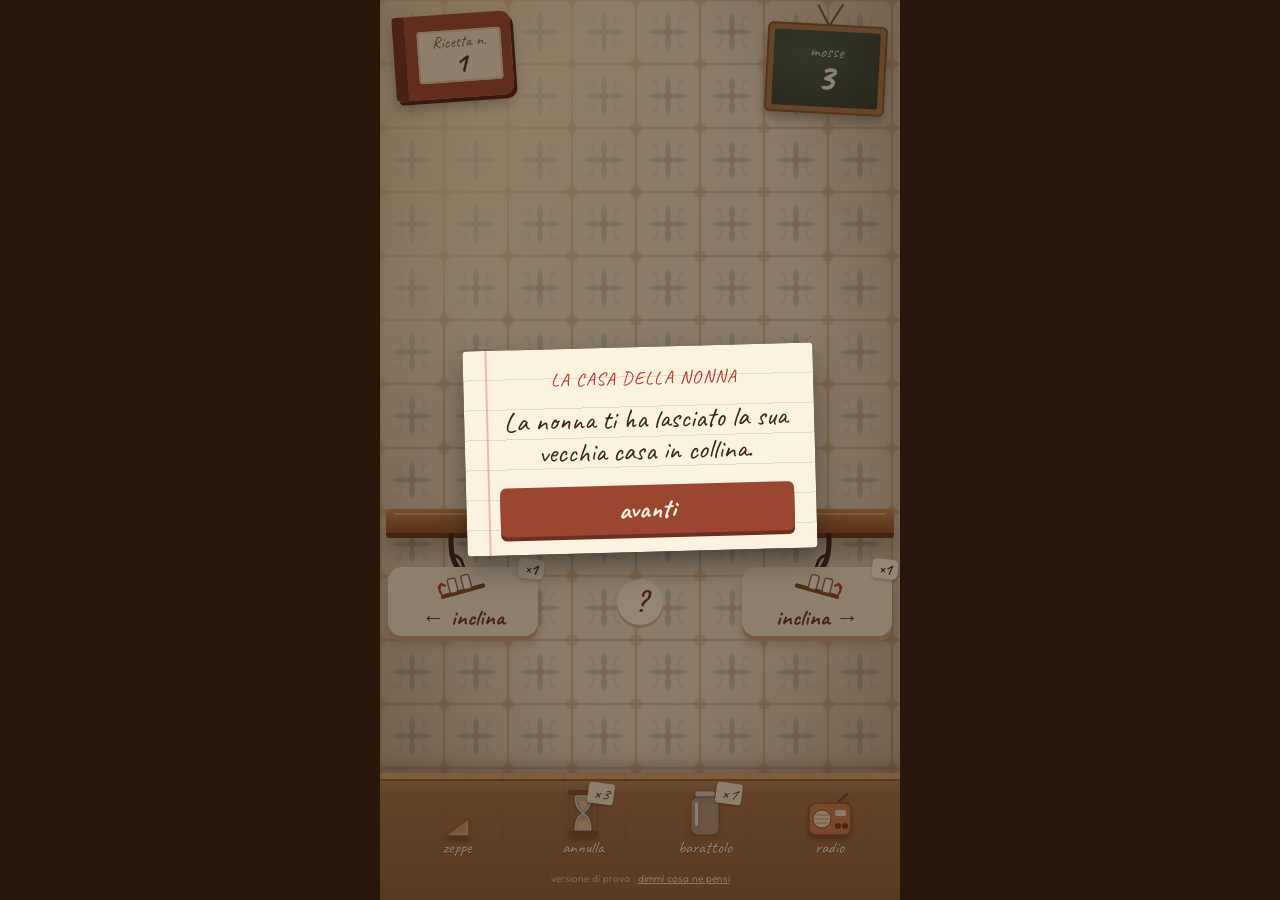
==== commit c81b0373: "music_and_sfx" ====
--- a/index.html
+++ b/index.html
@@ -7,15 +7,15 @@
 <title>Dispensa Pendente</title>
 <link rel="preconnect" href="https://fonts.googleapis.com">
 <link href="https://fonts.googleapis.com/css2?family=Caveat:wght@500;700&family=Fredoka:wght@400;500;600&display=swap" rel="stylesheet">
-  <script type="module" crossorigin src="./assets/index-CZagxmSC.js"></script>
-  <link rel="stylesheet" crossorigin href="./assets/index-xwk1AWX1.css">
+  <script type="module" crossorigin src="./assets/index-D8svKPZx.js"></script>
+  <link rel="stylesheet" crossorigin href="./assets/index-Bms2xw-2.css">
 </head>
 <body>
 <div id="app">
   <div id="wall"></div><div id="light"></div>
   <div id="top" class="layerUI">
     <div id="book"><div class="cover"></div><div class="label"><small>Ricetta n.</small><b id="lvl">1</b></div></div>
-    <button id="purse" aria-label="La cucina: fiocchi e monete"><span><b id="pRibbons">0</b><i class="ribbon"></i></span><span><b id="pCoins">0</b><i class="coin"></i></span><small>cucina</small></button>
+    <button id="purse" hidden aria-label="La cucina: fiocchi e monete"><span><b id="pRibbons">0</b><i class="ribbon"></i></span><span><b id="pCoins">0</b><i class="coin"></i></span><small>cucina</small></button>
     <div id="board"><div class="frame"></div><div class="slate"><small>mosse</small><b id="mv">0</b></div></div>
   </div>
   <div id="note" class="layerUI"></div>
--- a/assets/index-Bms2xw-2.css
+++ b/assets/index-Bms2xw-2.css
@@ -0,0 +1 @@
+:root{--jw:60px;--lh:34px;--ink:#3d2718}*{box-sizing:border-box;-webkit-tap-highlight-color:transparent}html,body{overscroll-behavior:none;height:100%;margin:0;overflow:hidden}body{color:var(--ink);-webkit-user-select:none;user-select:none;touch-action:none;background:#2a1a10;justify-content:center;font-family:Fredoka,system-ui,sans-serif;display:flex}#app{flex-direction:column;width:100%;max-width:520px;height:100%;display:flex;position:relative;overflow:hidden}#wall{background-color:#efe2c8;background-size:64px 64px;position:absolute;inset:0}#wall:after{content:"";background:radial-gradient(90% 60% at 15% 10%,#ffecbe8c,#0000 60%),radial-gradient(at 50% 40%,#0000 45%,#46280f59 100%);position:absolute;inset:0}#light{pointer-events:none;z-index:1;background:linear-gradient(115deg,#fff0c800 30%,#fff0c847 45%,#fff0c800 60%);width:90%;height:80%;position:absolute;top:-10%;left:-30%;transform:skew(-12deg)}.layerUI{z-index:2;position:relative}#top{justify-content:space-between;align-items:flex-start;padding:14px 14px 0;display:flex}#book{cursor:pointer;width:118px;height:84px;position:relative;transform:rotate(-4deg)}#book .cover{background:linear-gradient(90deg,#6d2f22 0 12px,#9b4630 12px);border-radius:4px 10px 10px 4px;position:absolute;inset:0;box-shadow:3px 4px #4a1e14,0 8px 14px #0000004d}#book .label{background:#f6ecd4;border-radius:3px;flex-direction:column;justify-content:center;align-items:center;font-family:Caveat,Segoe Print,Bradley Hand,cursive;line-height:.95;display:flex;position:absolute;inset:16px 10px 16px 24px;box-shadow:inset 0 0 0 2px #e0cfae}#book .label small{color:#7a5a3e;font-size:16px}#book .label b{font-size:28px}#board{width:120px;height:90px;margin-top:10px;position:relative;transform:rotate(3deg)}#board:before{content:"";transform-origin:bottom;background:#6b5040;width:2px;height:24px;position:absolute;top:-22px;left:50%;transform:rotate(-30deg)}#board:after{content:"";transform-origin:bottom;background:#6b5040;width:2px;height:26px;position:absolute;top:-24px;left:50%;transform:rotate(30deg)}#board .frame{background:#a7774a;border-radius:6px;position:absolute;inset:0;box-shadow:0 6px 12px #0000004d,inset 0 0 0 2px #7f5631}#board .slate{color:#f3f0e4;background:radial-gradient(at 30% 30%,#3f5a48,#283b2f);border-radius:3px;flex-direction:column;justify-content:center;align-items:center;font-family:Caveat,Segoe Print,Bradley Hand,cursive;line-height:.9;display:flex;position:absolute;inset:7px}#board .slate small{opacity:.85;font-size:17px}#board .slate b{text-shadow:0 0 1px #fff;font-size:38px}#board.low .slate b{color:#ff9b86;animation:1s infinite chalk}@keyframes chalk{50%{opacity:.55}}#note{text-align:center;color:#3d2a1c;background:#fff9e3;align-self:center;max-width:330px;min-height:52px;margin:8px 22px 0;padding:10px 14px 8px;font-family:Caveat,Segoe Print,Bradley Hand,cursive;font-size:21px;line-height:1.05;transition:transform .2s;position:relative;transform:rotate(-1.2deg);box-shadow:0 4px 10px #3c1e0a38}#note:before{content:"";background:#e6d7aabf;width:64px;height:18px;margin-left:-32px;position:absolute;top:-9px;left:50%;transform:rotate(3deg);box-shadow:0 1px 2px #0000001a}#note.flash{color:#b33a22;transform:rotate(1deg)scale(1.03)}#note:empty{visibility:hidden}#stage{cursor:grab;flex-direction:column;flex:1;justify-content:center;align-items:center;min-height:260px;display:flex;position:relative}#shelfWrap{transform-origin:50% 100%;width:100%;transition:transform .22s cubic-bezier(.3,1.4,.5,1);position:relative}#jars{min-height:calc(var(--lh)*4 + 50px);justify-content:center;align-items:flex-end;gap:9px;padding:0 14px;display:flex}#plank{background:repeating-linear-gradient(90deg,#50280f00 0 40px,#50280f14 40px 42px,#50280f00 42px 97px),linear-gradient(#c58b55,#a96d3c 45%,#8a5229);border-radius:3px;height:24px;margin:0 6px;position:relative;box-shadow:0 5px #5f3519,0 16px 22px #28140559}#plank:before{content:"";background:#ffe1b459;border-radius:2px;height:2px;position:absolute;top:4px;left:8px;right:8px}.bracket{width:44px;height:52px;position:absolute;top:24px}#brL{left:12%}#brR{right:12%;transform:scaleX(-1)}.tag{text-align:center;color:#5a3a24;transform-origin:50% -18px;cursor:pointer;background:#f3e3c3;border-radius:3px 3px 8px 8px;width:62px;padding:4px 0 3px;font-family:Caveat,Segoe Print,Bradley Hand,cursive;font-size:19px;animation:3s ease-in-out infinite sway;position:absolute;top:22px;box-shadow:0 3px 6px #0003}.tag:before{content:"";background:#7d6248;width:1px;height:18px;position:absolute;top:-18px;left:50%}.tag:after{content:"";background:#d8c4a0;border-radius:50%;width:6px;height:6px;margin-left:-3px;position:absolute;top:3px;left:50%;box-shadow:inset 0 1px 1px #0000004d}#tagL{left:0;transform:rotate(3deg)}#tagR{animation-delay:-1.5s;right:0}.tag.armed{color:#a53a1c;background:#ffd7a8}.tag.off{opacity:.35}@keyframes sway{50%{transform:rotate(-3deg)}}.jar{width:var(--jw);flex-direction:column;align-items:center;transition:transform .16s;display:flex;position:relative}.rim{background:linear-gradient(90deg,#fff9,#dcebeb59 40%,#ffffffa6);border:1.5px solid #5a463766;border-bottom:none;border-radius:4px 4px 1px 1px;width:82%;height:9px}.glass{background:linear-gradient(90deg,#ffffff6b,#ebf8f81f 30%,#ebf8f80f 70%,#ffffff52);border:1.5px solid #5a463761;border-radius:9px 9px 13px 13px;flex-direction:column-reverse;width:100%;padding:3px 3px 4px;display:flex;position:relative;overflow:hidden;box-shadow:inset 0 0 0 1.5px #ffffff73,0 4px 3px #3c1e0a26}.glass:after{content:"";pointer-events:none;z-index:3;background:linear-gradient(#ffffffb3,#ffffff14);border-radius:6px;width:9%;height:70%;position:absolute;top:8%;left:12%}.layer{height:var(--lh);background-size:26px 26px;position:relative;box-shadow:inset 0 3px 2px -1px #ffffff47,inset 0 -2px 2px #0000002e}.glass .layer:first-child{border-radius:0 0 9px 9px}.layer.topL{border-radius:40% 40% 0 0/14% 14% 0 0}.layer.pop{animation:.3s ease-out pop}@keyframes pop{0%{opacity:.2;transform:translateY(-14px)}70%{transform:translateY(2px)}}.layer.ghostNew{outline-offset:-4px;outline:2.5px dashed #fffaebf2;animation:.9s infinite gh}@keyframes gh{50%{filter:brightness(1.3)saturate(1.2)}}.layer.ghostGone{opacity:.25}.slot{height:var(--lh)}.jar.sel{transform:translateY(-18px)rotate(-2deg)}.jar.sel .glass{box-shadow:inset 0 0 0 1.5px #ffffff73,0 0 0 3px #ffd68cd9,0 12px 10px #3c1e0a33}.cloth{z-index:4;width:112%;height:24px;animation:.4s cubic-bezier(.3,1.6,.5,1) clothIn;position:absolute;top:-12px}.cloth .c{background:repeating-linear-gradient(0deg,#c832288c 0 5px,#0000 5px 10px),repeating-linear-gradient(90deg,#c832288c 0 5px,#0000 5px 10px),#fbf3e6;border-radius:45% 45% 20% 20%/60% 60% 30% 30%;position:absolute;inset:0;box-shadow:0 3px 3px #0000002e}.cloth .s{background:#c9a46a;border-radius:2px;height:3px;position:absolute;bottom:5px;left:4%;right:4%}@keyframes clothIn{0%{opacity:0;transform:translateY(-30px)scale(1.2)}}.peg{z-index:5;width:18px;height:40px;animation:.3s clothIn;position:absolute;top:-30px}.jar.pinnable .glass{box-shadow:inset 0 0 0 1.5px #ffffff73,0 0 0 3px #ffd36b}.jar.splash{animation:.25s splash}@keyframes splash{50%{transform:scale(1.05,.96)}}.jar.shake{animation:.3s shake}@keyframes shake{25%{transform:translate(-5px)}75%{transform:translate(5px)}}#counter{z-index:2;background:linear-gradient(#b98758,#a17146 18%,#8e6038);margin-top:4px;padding:16px 10px 14px;position:relative;box-shadow:inset 0 6px #d4a774,inset 0 8px #8a5a33,0 -8px 18px #28140540}#counter:before{content:"";pointer-events:none;background:repeating-linear-gradient(90deg,#3c1e0a0d 0 2px,#0000 2px 23px,#3c1e0a0a 23px 24px,#0000 24px 61px);position:absolute;inset:0}#items{justify-content:space-around;align-items:flex-end;display:flex;position:relative}.item{cursor:pointer;color:#fff3dc;text-shadow:0 1px 1px #0006;background:0 0;border:none;flex-direction:column;align-items:center;padding:0;font-family:Caveat,Segoe Print,Bradley Hand,cursive;font-size:17px;display:flex;position:relative}.item svg{filter:drop-shadow(0 4px 2px #28140559);transition:transform .15s}.item:active svg{transform:translateY(2px)}.item.on svg{transform:translateY(-6px)rotate(-6deg)}.item:disabled{opacity:.4;cursor:default}.item .cnt{color:#5a3a24;text-shadow:none;background:#f6ecd4;border-radius:3px;padding:0 5px;font-size:17px;position:absolute;top:-6px;right:-10px;transform:rotate(8deg);box-shadow:0 2px 3px #00000040}#wedges{justify-content:center;align-items:flex-end;gap:2px;min-width:60px;height:30px;display:flex}#wedges svg{animation:.3s clothIn}#modal{z-index:10;background:#28140880;justify-content:center;align-items:center;padding:22px;display:none;position:fixed;inset:0}#modal.show{display:flex}.page{text-align:center;background-color:#fbf3df;background-image:linear-gradient(90deg,#0000 22px,#d2504659 22px 24px,#0000 24px),repeating-linear-gradient(#0000 0 29px,#648cb438 29px 30px);background-position:0 0;background-repeat:repeat;background-size:auto;background-attachment:scroll;background-origin:padding-box;background-clip:border-box;border-radius:4px;width:100%;max-width:350px;padding:22px 22px 18px 34px;font-family:Caveat,Segoe Print,Bradley Hand,cursive;animation:.35s cubic-bezier(.3,1.5,.5,1) cardIn;position:relative;transform:rotate(-1.5deg);box-shadow:0 14px 30px #00000059}@keyframes cardIn{0%{opacity:0;transform:rotate(-8deg)scale(.7)}}.page h2{margin:0 0 4px;font-size:38px;line-height:1}.page p{color:#5d4330;margin:4px 0 10px;font-size:22px;line-height:1.1}.stamps{justify-content:center;gap:10px;margin:8px 0;display:flex}.stamp{color:#b8372a;opacity:.85;border:3px solid #b8372a;border-radius:50%;justify-content:center;align-items:center;width:54px;height:54px;font-size:30px;animation:.3s both stampIn;display:flex;transform:rotate(-12deg)}.stamp.off{color:#c9b9a0;opacity:.5;border-color:#c9b9a0}.stamp:nth-child(2){animation-delay:.15s;transform:rotate(6deg)}.stamp:nth-child(3){animation-delay:.3s;transform:rotate(-4deg)}@keyframes stampIn{0%{opacity:0;transform:scale(2)}}.pbtn{cursor:pointer;color:#fbf3df;background:#9b4630;border:none;border-radius:6px;width:100%;margin-top:10px;padding:8px;font-family:Caveat,Segoe Print,Bradley Hand,cursive;font-size:26px;font-weight:700;display:block;box-shadow:0 4px #6d2f22}.pbtn.sec{color:#6d2f22;box-shadow:none;background:0 0;margin-top:4px;font-size:22px;font-weight:500;text-decoration:underline}.grid{grid-template-columns:repeat(5,1fr);gap:6px;margin:8px 0;display:grid}.grid button{color:#3d2718;cursor:pointer;background:0 0;border:none;border-radius:6px;padding:2px 0;font-family:Caveat,Segoe Print,Bradley Hand,cursive;font-size:24px}.grid button small{color:#b8372a;letter-spacing:-1px;min-height:13px;font-size:12px;display:block}.grid button:disabled{opacity:.3}.grid button.cur{background:#9b463026}.grid button,.pbtn{min-height:44px}.page{max-height:calc(100dvh - 56px);overflow:auto}.medals{color:#5d4330;text-align:left;margin:12px 0}.medals h3{margin:0 0 4px;font-size:24px}.medals ul{grid-template-columns:repeat(2,minmax(0,1fr));gap:6px;margin:0;padding:0;list-style:none;display:grid}.medals li,.badgeLine{align-items:center;gap:6px;display:flex}.medals li{min-width:0;line-height:1.1}.medals svg,.badgeLine svg{flex:none}.medals small{margin-top:3px;display:block}.medals .locked{color:#726c66}.medals .locked svg{filter:grayscale();opacity:.65}.page .badgeLine{justify-content:center;margin:3px 0;font-size:18px}.page .dessert{background:#f8e7c7;border:1px solid #cf9e64;border-radius:8px;justify-content:center;align-items:center;gap:8px;margin:6px 0;padding:6px;font-size:19px;display:flex}.dessert svg{flex:none}.hNote.hNextTask{background:#fbf3df;border:1px dashed #c39a6d;border-radius:6px;margin:10px 0;padding:8px 12px}.shareImage{-webkit-user-select:auto;user-select:auto;-webkit-touch-callout:default;border-radius:5px;width:auto;max-width:100%;height:auto;max-height:56dvh;margin:auto;display:block}.daily{color:#5d4330;text-align:left;background:#f6e6c7;border:1px solid #cfab7e;border-radius:8px;margin:8px 0;padding:7px 10px}.daily h3{margin:0 0 4px;font-size:23px}.daily ul{gap:4px;margin:0;padding:0;list-style:none;display:grid}.daily li{grid-template-columns:minmax(0,1fr) auto;align-items:end;gap:2px 6px;font-size:17px;line-height:1.05;display:grid}.daily small{font-variant-numeric:tabular-nums;font-size:13px}.daily progress{accent-color:#65784b;grid-column:1/-1;width:100%;height:6px}.daily.compact li{font-size:15px}#toast{color:#fff6e0;text-shadow:0 2px #9b4630,0 4px 10px #0006;opacity:0;pointer-events:none;z-index:11;white-space:nowrap;font-family:Caveat,Segoe Print,Bradley Hand,cursive;font-size:40px;font-weight:700;transition:all .25s;position:fixed;top:44%;left:50%;transform:translate(-50%,10px)rotate(-3deg)}#toast.show{opacity:1;transform:translate(-50%)rotate(-3deg)}#toast{white-space:normal;text-align:center;width:max-content;max-width:calc(100% - 36px);font-size:clamp(22px,7vw,40px);top:16%}.legend{z-index:2;color:#fff0d7b3;text-align:center;margin-top:8px;font-size:10px;position:relative}#app{padding-top:env(safe-area-inset-top);padding-bottom:env(safe-area-inset-bottom)}#hand{z-index:9;pointer-events:none;opacity:0;filter:drop-shadow(0 6px 6px #0000004d);transition:opacity .3s;position:fixed;top:0;left:0}#hand.show{opacity:1}#hand.drag{animation:1.8s ease-in-out infinite handDrag}#hand.tap{animation:1.6s ease-in-out infinite handTap}@keyframes handDrag{0%{transform:translate(var(--hx),var(--hy))}15%{transform:translate(var(--hx),calc(var(--hy) + 6px)) scale(.92)}70%{transform:translate(calc(var(--hx) + var(--hdx,110px)),calc(var(--hy) + 6px)) scale(.92);opacity:1}85%{opacity:0}to{transform:translate(var(--hx),var(--hy));opacity:0}}@keyframes handTap{0%,to{transform:translate(var(--hx),var(--hy))}20%{transform:translate(var(--hx),calc(var(--hy) + 8px)) scale(.9)}45%{transform:translate(var(--hx2),var(--hy2))}65%{transform:translate(var(--hx2),calc(var(--hy2) + 8px)) scale(.9)}}#board .slate em{color:#ffcf8a;margin-top:2px;font-size:15px;font-style:normal}.toggle{cursor:pointer;border-bottom:1px dashed #64462840;justify-content:space-between;align-items:center;padding:4px 0;font-size:24px;display:flex}.toggle .sw{background:#d6c4a6;border-radius:14px;width:52px;height:28px;transition:all .2s;position:relative}.toggle .sw:after{content:"";background:#fff;border-radius:50%;width:22px;height:22px;transition:all .2s;position:absolute;top:3px;left:3px;box-shadow:0 1px 2px #0000004d}.toggle.on .sw{background:#5d8f4e}.toggle.on .sw:after{left:27px}.page a{color:#6d2f22}.small{color:#8a6a50;margin-top:10px;font-size:16px}i.coin,i.ribbon{vertical-align:-.1em;border-radius:50%;width:.9em;height:.9em;margin-left:3px;display:inline-block}i.coin{background:radial-gradient(circle at 35% 35%,#ffe9a0,#e0a830 60%,#b47a1a);box-shadow:inset 0 0 0 1.5px #a06a14}i.ribbon{background:0 0;border-radius:0;position:relative}i.ribbon:before{content:"";clip-path:polygon(50% 38%,8% 8%,8% 68%,50% 50%,92% 68%,92% 8%);background:#d4575f;position:absolute;inset:0}i.ribbon:after{content:"";background:#b43f48;border-radius:50%;width:24%;height:24%;position:absolute;top:30%;left:38%}#purse{color:#4a2f1d;cursor:pointer;background:#f6ecd4;border:none;border-radius:10px;flex-direction:column;align-self:center;align-items:center;gap:2px;min-width:76px;margin-top:6px;padding:6px 10px 4px;font-family:Caveat,cursive;font-size:22px;display:flex;transform:rotate(1deg);box-shadow:0 4px #d3b58e,0 6px 10px #0000002e}#purse span{align-items:center;line-height:1;display:flex}#purse[hidden]{display:none}#purse small{color:#8a6a50;font-size:15px}#purse.ready,#purse.lastmile{animation:1.6s ease-in-out infinite purseGlow}.page .lastTaskNote{background:#f8e5ad;border:1px solid #c18b3c;border-radius:6px;padding:6px;font-size:19px;font-weight:700}.hTasks .lastmile button{outline-offset:-2px;outline:2px solid #b88435}@media (prefers-reduced-motion:reduce){#purse.lastmile{animation:none}}@keyframes purseGlow{50%{box-shadow:0 4px #d3b58e,0 0 0 5px #d4575f59}}.legend{cursor:pointer;background:0 0;border:none;width:100%;padding:6px 0 0;font-family:inherit}.legend u{color:#ffe3b8}.loot{font-family:Caveat,cursive;color:#6d2f22!important;margin:2px 0 6px!important;font-size:30px!important}.pbtn.sec2{color:#4a2f1d;background:#f1dcc0;box-shadow:0 4px #d3b58e}.pbtn.glow{background:#d4575f;animation:1.6s infinite purseGlow;box-shadow:0 4px #9b3a40}a.pbtn{box-sizing:border-box;text-decoration:none}#wedges .buy{color:#fff3dc;white-space:nowrap;font-size:16px}.item .cnt.price{white-space:nowrap;font-size:15px}#coach{z-index:8;pointer-events:none;opacity:0;transition:opacity .25s;position:fixed;inset:0}#coach.show{opacity:1}#coach.blocking{pointer-events:auto}#coach.dim{background:#1e0f058c}#coach .spot{pointer-events:none;border-radius:16px;transition:all .3s;position:fixed;box-shadow:0 0 0 9999px #1e0f058c}#coach .bubble{text-align:center;color:#3d2a1c;pointer-events:auto;background:#fff9e3;width:min(330px,86vw);padding:12px 16px 10px;font-family:Caveat,cursive;font-size:24px;line-height:1.08;position:fixed;left:50%;transform:translate(-50%)rotate(-1deg);box-shadow:0 8px 20px #00000059}#coach .bubble p{margin:0}#coach:not(.show) .bubble{pointer-events:none}#coach .bubble .pbtn{margin-top:10px;padding:6px;font-size:22px}#home{z-index:7;color:#3d2718;background:#f3e6cc;flex-direction:column;align-items:center;padding:14px 16px 24px;font-family:Caveat,cursive;display:none;position:fixed;inset:0;overflow-y:auto}#home.show{display:flex}#home>*{flex-shrink:0;width:100%;max-width:440px}#home h2{text-align:center;margin:4px 0 2px;font-size:36px}.hTop{justify-content:space-between;align-items:center;display:flex}.hBack{color:#6d2f22;cursor:pointer;background:0 0;border:none;min-height:44px;padding:6px 0;font-family:inherit;font-size:24px}.hPurse{gap:12px;font-size:26px;display:flex}.hBar{background:#e0cba6;border-radius:6px;height:12px;overflow:hidden}.hBar div{background:linear-gradient(90deg,#d4575f,#e69a6a);border-radius:6px;height:100%;transition:width .6s}.hPct{text-align:center;color:#7a5a3e;margin:2px 0 8px;font-size:20px}.hScene{border-radius:14px;line-height:0;overflow:hidden;box-shadow:0 8px 18px #3c1e0a40}.hTasks{flex-direction:column;gap:8px;margin:14px 0 0;padding:0;list-style:none;display:flex}.hTasks button{color:#3d2718;cursor:pointer;text-align:left;background:#fffaf0;border:none;border-radius:8px;justify-content:space-between;align-items:center;width:100%;min-height:44px;padding:8px 14px;font-family:inherit;font-size:23px;display:flex;box-shadow:0 3px #dcc6a2}.hTasks li.can button{box-shadow:0 3px #dcc6a2,0 0 0 3px #d4575f80}.hTasks li.done button{opacity:.55;cursor:default;text-decoration:line-through}.hTasks .tc{white-space:nowrap;align-items:center;font-size:24px;display:flex}.hNote{text-align:center;margin:10px 0 0;font-size:20px}.hNote.small{color:#9a7a5e;font-size:15px}#home .pbtn{margin-top:14px}.variants{flex-direction:column;gap:8px;margin:6px 0;display:flex}.variants button{color:#3d2718;cursor:pointer;background:#fffaf0;border:none;border-radius:8px;align-items:center;gap:12px;min-height:44px;padding:8px 12px;font-family:Caveat,cursive;font-size:24px;display:flex;box-shadow:0 3px #dcc6a2}.variants span{border-radius:5px;width:34px;height:24px;box-shadow:inset 0 0 0 1.5px #0003}.fb{text-align:left;flex-direction:column;gap:4px;max-height:58vh;padding:2px;display:flex;overflow-y:auto}.fb label,.fb .lbl{color:#3d2718;margin-top:6px;font-size:21px}.fb textarea,.fb input{color:#3d2718;resize:vertical;background:#fffdf7;border:1.5px solid #cdb592;border-radius:8px;padding:8px;font-family:Fredoka,system-ui,sans-serif;font-size:16px}.fb .scale{grid-template-columns:repeat(5,minmax(0,1fr));gap:6px;display:grid}.fb .scale.three{grid-template-columns:repeat(3,minmax(0,1fr))}.fb .scale button{color:#3d2718;cursor:pointer;background:#fffdf7;border:1.5px solid #cdb592;border-radius:8px;min-height:44px;font-family:inherit;font-size:22px}.fb .scale button.on{color:#fbf3df;background:#9b4630;border-color:#9b4630}.fb .scaleLbl{color:#8a6a50;justify-content:space-between;font-size:16px;display:flex}.pbtn:not(.sec2):not(.sec) i.ribbon:before{background:#fff4e6}.pbtn:not(.sec2):not(.sec) i.ribbon:after{background:#f3d0c8}.fb>*{flex-shrink:0}.fb textarea{min-height:64px}.fb input{min-height:40px}.sr{clip:rect(0 0 0 0);width:1px;height:1px;position:absolute;overflow:hidden}.story{color:#3d2718!important;margin:14px 0 18px!important;font-size:28px!important;line-height:1.15!important}.sundayTag{letter-spacing:.08em;text-transform:uppercase;color:#b8372a!important;margin:0!important;font-size:18px!important}.letter{text-align:left;background:#fffaf0;margin:4px -6px;padding:14px 16px;transform:rotate(1deg);box-shadow:0 4px 10px #3c1e0a2e}.lFrom{color:#9a7a5e!important;margin:0 0 6px!important;font-size:17px!important}.lText{color:#3d2718!important;margin:0!important;font-size:25px!important;line-height:1.12!important}.foundBox{background:#fff4d6;border:2px dashed #e0b860;border-radius:10px;margin:4px 0 6px;padding:8px 10px;font-size:20px;line-height:1.1}.album{text-align:left;flex-direction:column;gap:8px;max-height:55vh;display:flex;overflow-y:auto}.aItem{background:#fff4d6;border-radius:8px;padding:8px 10px;font-size:20px;line-height:1.1}.memorySet h3{color:#5d4330;margin:4px 0;font-size:23px}.memorySet ul{grid-template-columns:repeat(2,minmax(0,1fr));gap:5px;margin:0;padding:0;list-style:none;display:grid}.memorySet .aItem{overflow-wrap:anywhere;font-size:16px}.memorySet .missing{color:#766553;background:#e6d8c3;place-items:center;min-height:50px;font-size:23px;display:grid}.memorySet .missing span{background:#d7c6ae;border-radius:8px 8px 11px 11px;place-items:center;width:30px;height:34px;display:grid}.memoryPhoto{text-align:center;background:#fff8e7;border:1px solid #ccbca0;width:min(100%,200px);margin:10px auto;padding:0 0 5px;box-shadow:0 3px 6px #6d4a2c30}.memoryPhoto svg{width:100%;display:block}.memoryPhoto figcaption{margin-top:-8px;font-size:19px}.aLetter{background:#fffaf0;padding:10px 12px;font-size:20px;line-height:1.1;box-shadow:0 2px 6px #3c1e0a26}.hHouse{text-align:center;color:#8a6a50;margin:2px 0 0;font-size:20px}.hSub{margin:18px 0 6px;font-size:26px}.hRooms{grid-template-columns:repeat(3,minmax(0,1fr));gap:8px;display:grid}.room{text-align:center;opacity:.85;background:#e8d7b8;border-radius:10px;flex-direction:column;align-items:center;gap:2px;padding:8px 4px;line-height:1;display:flex}.room b{font-size:19px}.room small{color:#8a6a50;font-size:14px}.room.attic{min-height:44px;font:inherit;color:inherit;cursor:pointer;opacity:1;border:0;position:relative}.atticGlow{pointer-events:none;background:#ffe3a1;border-radius:50%;width:26px;height:2px;animation:6s ease-in-out infinite atticLight;position:absolute;top:49px;left:calc(50% - 13px);box-shadow:0 1px 6px 2px #ffc568}@keyframes atticLight{0%,75%,to{opacity:.2}85%{opacity:.95}}@media (prefers-reduced-motion:reduce){.atticGlow{opacity:.55;animation:none}}.hAlbum{color:#3d2718;cursor:pointer;text-align:left;background:#fffaf0;border:none;border-radius:8px;width:100%;min-height:44px;padding:10px 14px;font-family:inherit;font-size:22px;box-shadow:0 3px #dcc6a2}#app.sunday #plank{box-shadow:0 5px #5f3519,0 0 0 3px #e3b94f,0 16px 22px #28140559}#app.sunday #board .frame{background:#c99a3a}.confetti{pointer-events:none;z-index:12;position:fixed;inset:0;overflow:hidden}.confetti i{border-radius:2px;width:8px;height:14px;animation:2.2s ease-in forwards fall;position:absolute;top:-12px}@keyframes fall{to{transform:translateY(105vh) rotate(var(--r));opacity:.9}}#tiltBtns{justify-content:space-between;align-items:center;gap:10px;width:100%;padding:34px 8px 0;display:flex}.tbtn{color:#6d2f22;cursor:pointer;touch-action:manipulation;background:#f6ecd4;border:none;border-radius:14px;flex-direction:column;flex:1;align-items:center;gap:0;max-width:150px;min-height:64px;padding:6px 6px 4px;font-family:Caveat,cursive;font-size:23px;font-weight:700;display:flex;position:relative;box-shadow:0 5px #c9a77c,0 8px 12px #3c1e0a33}.tbtn:active{transform:translateY(3px);box-shadow:0 2px #c9a77c}.tbtn:disabled{opacity:.45}.tbtn.nudge{animation:1.2s ease-in-out infinite nudge}@keyframes nudge{50%{box-shadow:0 5px #c9a77c,0 0 0 6px #d4575f73}}.tbtn .tcount{color:#4a2f1d;background:#fff9e3;border-radius:5px;padding:0 6px;font-size:16px;font-style:normal;position:absolute;top:-8px;right:-6px;transform:rotate(6deg);box-shadow:0 2px 3px #0003}.ruleBtn{color:#6d2f22;cursor:pointer;background:#fff9e3;border:none;border-radius:50%;flex:none;width:46px;height:46px;font-family:Caveat,cursive;font-size:30px;font-weight:700;box-shadow:0 3px #d3b58e}.flyer{z-index:6;pointer-events:none;border-radius:6px;transition:transform .28s cubic-bezier(.4,.1,.3,1);position:fixed;box-shadow:0 6px 10px #00000040}.jar .blockMark{z-index:5;color:#fff;background:#b8372a;border-radius:50%;justify-content:center;align-items:center;width:24px;height:24px;font-size:14px;font-weight:700;animation:.3s ease-out blockIn;display:flex;position:absolute;top:22%;box-shadow:0 0 0 3px #fff6e6,0 2px 5px #0000004d}.jar .blockMark.r{right:-17px}.jar .blockMark.l{left:-17px}@keyframes blockIn{0%{opacity:0;transform:scale(.4)}}.rules{text-align:left;flex-direction:column;gap:12px;max-height:62vh;display:flex;overflow-y:auto}.rule{background:#fffaf0;border-radius:10px;align-items:center;gap:10px;padding:8px 10px;display:flex;box-shadow:0 2px 6px #3c1e0a1f}.rule svg{flex:none}.rule p{color:#3d2718!important;margin:0!important;font-size:21px!important;line-height:1.08!important}.rule b{color:#9b4630}.credits{opacity:.85;line-height:1.35;font-size:13px!important}.credits a{color:inherit}
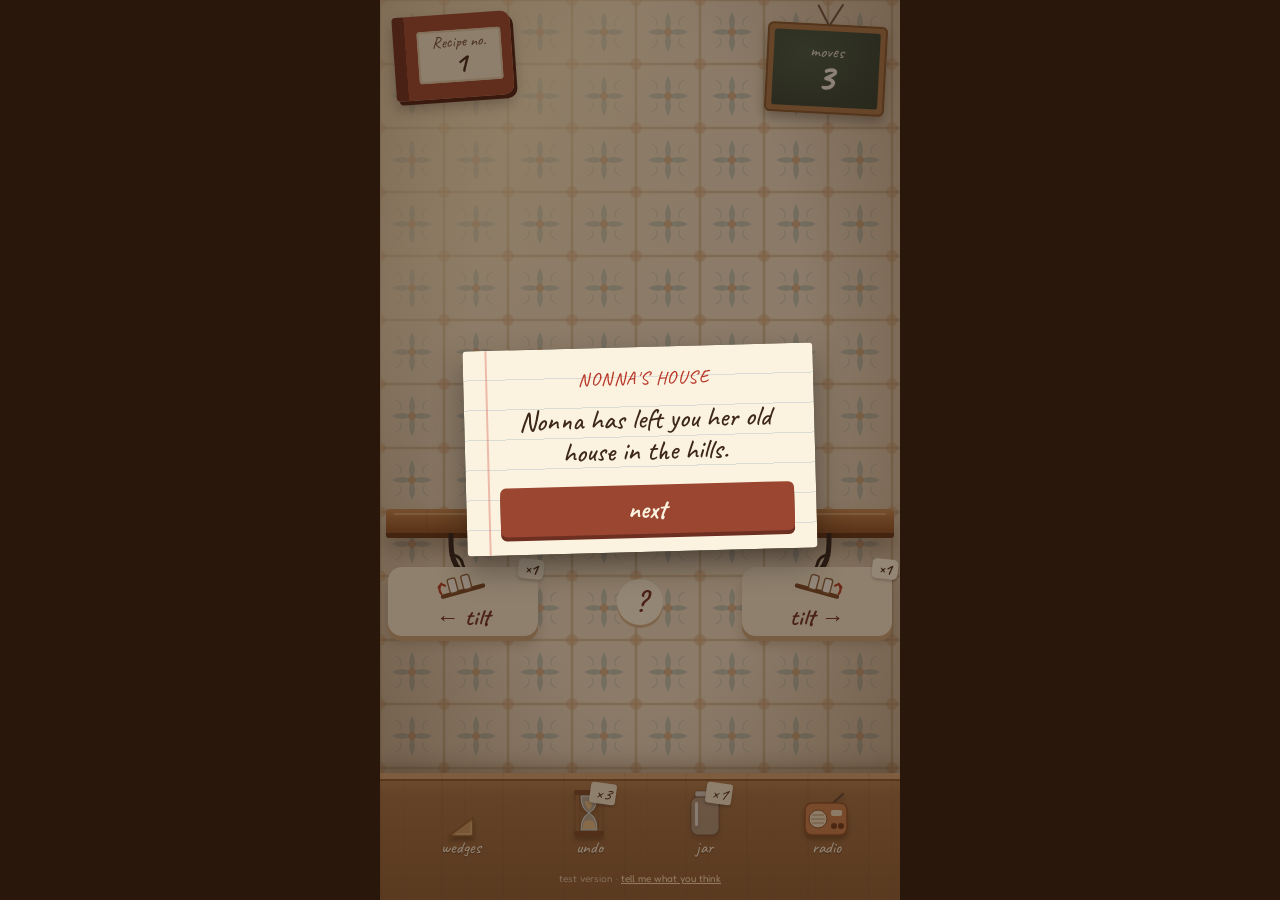
==== commit bfb15a24: "privacy policy" ====
--- a/index.html
+++ b/index.html
@@ -4,19 +4,18 @@
 <meta charset="utf-8">
 <meta name="viewport" content="width=device-width, initial-scale=1, maximum-scale=1, user-scalable=no, viewport-fit=cover">
 <meta name="theme-color" content="#2a1a10">
-<title>Dispensa Pendente</title>
-<link rel="preconnect" href="https://fonts.googleapis.com">
-<link href="https://fonts.googleapis.com/css2?family=Caveat:wght@500;700&family=Fredoka:wght@400;500;600&display=swap" rel="stylesheet">
-  <script type="module" crossorigin src="./assets/index-D8svKPZx.js"></script>
-  <link rel="stylesheet" crossorigin href="./assets/index-Bms2xw-2.css">
+<link rel="icon" href="./icon-192.png">
+<title>Nonna's Pantry – La dispensa della nonna</title>
+  <script type="module" crossorigin src="./assets/index-BvnKH1nG.js"></script>
+  <link rel="stylesheet" crossorigin href="./assets/index-DfqWstAf.css">
 </head>
 <body>
 <div id="app">
   <div id="wall"></div><div id="light"></div>
   <div id="top" class="layerUI">
-    <div id="book"><div class="cover"></div><div class="label"><small>Ricetta n.</small><b id="lvl">1</b></div></div>
-    <button id="purse" hidden aria-label="La cucina: fiocchi e monete"><span><b id="pRibbons">0</b><i class="ribbon"></i></span><span><b id="pCoins">0</b><i class="coin"></i></span><small>cucina</small></button>
-    <div id="board"><div class="frame"></div><div class="slate"><small>mosse</small><b id="mv">0</b></div></div>
+    <div id="book"><div class="cover"></div><div class="label"><small data-t="Ricetta n.">Ricetta n.</small><b id="lvl">1</b></div></div>
+    <button id="purse" hidden aria-label="La cucina: fiocchi e monete" data-t-aria="La cucina: fiocchi e monete"><span><b id="pRibbons">0</b><i class="ribbon"></i></span><span><b id="pCoins">0</b><i class="coin"></i></span><small>cucina</small></button>
+    <div id="board"><div class="frame"></div><div class="slate"><small data-t="mosse">mosse</small><b id="mv">0</b></div></div>
   </div>
   <div id="note" class="layerUI"></div>
   <div id="stage" class="layerUI">
@@ -28,23 +27,23 @@
       </div>
     </div>
     <div id="tiltBtns">
-      <button class="tbtn" id="tL" aria-label="Inclina lo scaffale a sinistra"><svg viewBox="0 0 64 34" width="58" aria-hidden="true"><path d="M10 26 L54 14" stroke="#7a4a28" stroke-width="5" stroke-linecap="round"/><rect x="16" y="6" width="9" height="16" rx="2.5" fill="#fff8ec" stroke="#8a6440" stroke-width="1.5" transform="rotate(-15 20 14)"/><rect x="31" y="2" width="9" height="16" rx="2.5" fill="#fff8ec" stroke="#8a6440" stroke-width="1.5" transform="rotate(-15 35 10)"/><path d="M8 12 Q4 18 8 23 M8 12 l-3 4 M8 12 l4 2" stroke="#b33a22" stroke-width="2.4" fill="none" stroke-linecap="round"/></svg><span>← inclina</span><i class="tcount" id="tcL"></i></button>
-      <button class="ruleBtn" id="bRules" aria-label="Come si gioca">?</button>
-      <button class="tbtn" id="tR" aria-label="Inclina lo scaffale a destra"><svg viewBox="0 0 64 34" width="58" aria-hidden="true"><path d="M10 14 L54 26" stroke="#7a4a28" stroke-width="5" stroke-linecap="round"/><rect x="24" y="2" width="9" height="16" rx="2.5" fill="#fff8ec" stroke="#8a6440" stroke-width="1.5" transform="rotate(15 28 10)"/><rect x="39" y="6" width="9" height="16" rx="2.5" fill="#fff8ec" stroke="#8a6440" stroke-width="1.5" transform="rotate(15 43 14)"/><path d="M56 12 Q60 18 56 23 M56 12 l3 4 M56 12 l-4 2" stroke="#b33a22" stroke-width="2.4" fill="none" stroke-linecap="round"/></svg><span>inclina →</span><i class="tcount" id="tcR"></i></button>
+      <button class="tbtn" id="tL" aria-label="Inclina lo scaffale a sinistra" data-t-aria="Inclina lo scaffale a sinistra"><svg viewBox="0 0 64 34" width="58" aria-hidden="true"><path d="M10 26 L54 14" stroke="#7a4a28" stroke-width="5" stroke-linecap="round"/><rect x="16" y="6" width="9" height="16" rx="2.5" fill="#fff8ec" stroke="#8a6440" stroke-width="1.5" transform="rotate(-15 20 14)"/><rect x="31" y="2" width="9" height="16" rx="2.5" fill="#fff8ec" stroke="#8a6440" stroke-width="1.5" transform="rotate(-15 35 10)"/><path d="M8 12 Q4 18 8 23 M8 12 l-3 4 M8 12 l4 2" stroke="#b33a22" stroke-width="2.4" fill="none" stroke-linecap="round"/></svg><span data-t="← inclina">← inclina</span><i class="tcount" id="tcL"></i></button>
+      <button class="ruleBtn" id="bRules" aria-label="Come si gioca" data-t-aria="Come si gioca">?</button>
+      <button class="tbtn" id="tR" aria-label="Inclina lo scaffale a destra" data-t-aria="Inclina lo scaffale a destra"><svg viewBox="0 0 64 34" width="58" aria-hidden="true"><path d="M10 14 L54 26" stroke="#7a4a28" stroke-width="5" stroke-linecap="round"/><rect x="24" y="2" width="9" height="16" rx="2.5" fill="#fff8ec" stroke="#8a6440" stroke-width="1.5" transform="rotate(15 28 10)"/><rect x="39" y="6" width="9" height="16" rx="2.5" fill="#fff8ec" stroke="#8a6440" stroke-width="1.5" transform="rotate(15 43 14)"/><path d="M56 12 Q60 18 56 23 M56 12 l3 4 M56 12 l-4 2" stroke="#b33a22" stroke-width="2.4" fill="none" stroke-linecap="round"/></svg><span data-t="inclina →">inclina →</span><i class="tcount" id="tcR"></i></button>
     </div>
   </div>
   <div id="counter">
     <div id="items">
-      <div class="item" id="wedgeBox" title="Inclinazioni rimaste"><div id="wedges"></div><span>zeppe</span></div>
-      <button class="item" id="bUndo"><svg width="34" height="48" viewBox="0 0 34 48"><rect x="2" y="1" width="30" height="5" rx="2" fill="#7a4a28"/><rect x="2" y="42" width="30" height="5" rx="2" fill="#7a4a28"/><rect x="4" y="6" width="3" height="36" fill="#9b6a40"/><rect x="27" y="6" width="3" height="36" fill="#9b6a40"/><path d="M9 7 H25 Q25 20 17 24 Q25 28 25 41 H9 Q9 28 17 24 Q9 20 9 7Z" fill="rgba(220,240,240,.55)" stroke="#d9e8e8" stroke-width="1"/><path d="M12 33 Q17 29 22 33 L24 40 H10Z" fill="#e7c48a"/><path d="M13 12 H21 Q20 18 17 21 Q14 18 13 12Z" fill="#e7c48a"/></svg><span>annulla</span><i class="cnt" id="cUndo">3</i></button>
-      <button class="item" id="bPin"><svg width="40" height="48" viewBox="0 0 40 48"><path d="M6 20 Q6 46 20 46 Q34 46 34 20Z" fill="#8f6a8f"/><ellipse cx="20" cy="20" rx="14" ry="4" fill="#a780a7"/><rect x="11" y="2" width="5" height="22" rx="2" fill="#d9b483" transform="rotate(-10 13 13)"/><rect x="19" y="0" width="5" height="24" rx="2" fill="#e3c08f" transform="rotate(6 21 12)"/><rect x="25" y="4" width="5" height="20" rx="2" fill="#d2ab78" transform="rotate(16 27 14)"/></svg><span>mollette</span><i class="cnt" id="cPin">2</i></button>
-      <button class="item" id="bJar"><svg width="34" height="48" viewBox="0 0 34 48"><rect x="7" y="2" width="20" height="6" rx="2" fill="rgba(235,245,245,.7)" stroke="rgba(90,70,55,.45)"/><rect x="3" y="8" width="28" height="38" rx="7" fill="rgba(235,248,248,.35)" stroke="rgba(90,70,55,.45)" stroke-width="1.5"/><rect x="7" y="13" width="3" height="24" rx="1.5" fill="rgba(255,255,255,.75)"/></svg><span>barattolo</span><i class="cnt" id="cJar">1</i></button>
-      <button class="item" id="bRadio" aria-label="Impostazioni"><svg width="46" height="44" viewBox="0 0 46 44"><line x1="30" y1="10" x2="40" y2="1" stroke="#5a4636" stroke-width="2" stroke-linecap="round"/><rect x="2" y="10" width="42" height="32" rx="7" fill="#c9824f" stroke="#8a5229" stroke-width="1.5"/><circle cx="15" cy="26" r="9" fill="#f1e3c6" stroke="#8a5229"/><g stroke="#b99a72" stroke-width="1"><line x1="9" y1="22" x2="21" y2="22"/><line x1="8" y1="26" x2="22" y2="26"/><line x1="9" y1="30" x2="21" y2="30"/></g><rect x="28" y="17" width="11" height="6" rx="2" fill="#f1e3c6"/><circle cx="31" cy="33" r="3" fill="#6d3a1d"/><circle cx="38" cy="33" r="3" fill="#6d3a1d"/></svg><span>radio</span></button>
+      <div class="item" id="wedgeBox" title="Inclinazioni rimaste" data-t-title="Inclinazioni rimaste"><div id="wedges"></div><span data-t="zeppe">zeppe</span></div>
+      <button class="item" id="bUndo"><svg width="34" height="48" viewBox="0 0 34 48"><rect x="2" y="1" width="30" height="5" rx="2" fill="#7a4a28"/><rect x="2" y="42" width="30" height="5" rx="2" fill="#7a4a28"/><rect x="4" y="6" width="3" height="36" fill="#9b6a40"/><rect x="27" y="6" width="3" height="36" fill="#9b6a40"/><path d="M9 7 H25 Q25 20 17 24 Q25 28 25 41 H9 Q9 28 17 24 Q9 20 9 7Z" fill="rgba(220,240,240,.55)" stroke="#d9e8e8" stroke-width="1"/><path d="M12 33 Q17 29 22 33 L24 40 H10Z" fill="#e7c48a"/><path d="M13 12 H21 Q20 18 17 21 Q14 18 13 12Z" fill="#e7c48a"/></svg><span data-t="annulla">annulla</span><i class="cnt" id="cUndo">3</i></button>
+      <button class="item" id="bPin"><svg width="40" height="48" viewBox="0 0 40 48"><path d="M6 20 Q6 46 20 46 Q34 46 34 20Z" fill="#8f6a8f"/><ellipse cx="20" cy="20" rx="14" ry="4" fill="#a780a7"/><rect x="11" y="2" width="5" height="22" rx="2" fill="#d9b483" transform="rotate(-10 13 13)"/><rect x="19" y="0" width="5" height="24" rx="2" fill="#e3c08f" transform="rotate(6 21 12)"/><rect x="25" y="4" width="5" height="20" rx="2" fill="#d2ab78" transform="rotate(16 27 14)"/></svg><span data-t="mollette">mollette</span><i class="cnt" id="cPin">2</i></button>
+      <button class="item" id="bJar"><svg width="34" height="48" viewBox="0 0 34 48"><rect x="7" y="2" width="20" height="6" rx="2" fill="rgba(235,245,245,.7)" stroke="rgba(90,70,55,.45)"/><rect x="3" y="8" width="28" height="38" rx="7" fill="rgba(235,248,248,.35)" stroke="rgba(90,70,55,.45)" stroke-width="1.5"/><rect x="7" y="13" width="3" height="24" rx="1.5" fill="rgba(255,255,255,.75)"/></svg><span data-t="barattolo">barattolo</span><i class="cnt" id="cJar">1</i></button>
+      <button class="item" id="bRadio" aria-label="Impostazioni" data-t-aria="Impostazioni"><svg width="46" height="44" viewBox="0 0 46 44"><line x1="30" y1="10" x2="40" y2="1" stroke="#5a4636" stroke-width="2" stroke-linecap="round"/><rect x="2" y="10" width="42" height="32" rx="7" fill="#c9824f" stroke="#8a5229" stroke-width="1.5"/><circle cx="15" cy="26" r="9" fill="#f1e3c6" stroke="#8a5229"/><g stroke="#b99a72" stroke-width="1"><line x1="9" y1="22" x2="21" y2="22"/><line x1="8" y1="26" x2="22" y2="26"/><line x1="9" y1="30" x2="21" y2="30"/></g><rect x="28" y="17" width="11" height="6" rx="2" fill="#f1e3c6"/><circle cx="31" cy="33" r="3" fill="#6d3a1d"/><circle cx="38" cy="33" r="3" fill="#6d3a1d"/></svg><span data-t="radio">radio</span></button>
     </div>
-    <button class="legend" id="legend">versione di prova · <u>dimmi cosa ne pensi</u></button>
+    <button class="legend" id="legend"><span data-t="versione di prova">versione di prova</span> · <u data-t="dimmi cosa ne pensi">dimmi cosa ne pensi</u></button>
   </div>
 </div>
-<div id="home" role="dialog" aria-label="La cucina della nonna"></div>
+<div id="home" role="dialog" aria-label="La cucina della nonna" data-t-aria="La cucina della nonna"></div>
 <div id="modal"><div class="page" id="card"></div></div>
 <div id="toast"></div>
 <svg id="hand" viewBox="0 0 48 56" width="56" height="64" aria-hidden="true"><path d="M17 26 V8 a4 4 0 0 1 8 0 V24 M25 22 a4 4 0 0 1 8 0 V28 M33 26 a4 4 0 0 1 8 0 V36 C41 48 33 54 24 54 C15 54 10 48 7 41 L3 31 a4 4 0 0 1 7-4 L17 35 Z" fill="#fff6e6" stroke="#4a2f1d" stroke-width="2.4" stroke-linejoin="round"/></svg>
--- a/assets/index-DfqWstAf.css
+++ b/assets/index-DfqWstAf.css
@@ -0,0 +1 @@
+@font-face{font-family:Caveat;font-style:normal;font-display:swap;font-weight:500;src:url(./caveat-latin-500-normal-B9SDL8cy.woff2)format("woff2"),url(./caveat-latin-500-normal-Do9veZfZ.woff)format("woff")}@font-face{font-family:Caveat;font-style:normal;font-display:swap;font-weight:500;src:url(./caveat-latin-ext-500-normal-jKqJW7bC.woff2)format("woff2"),url(./caveat-latin-ext-500-normal-wUUXxlbS.woff)format("woff")}@font-face{font-family:Caveat;font-style:normal;font-display:swap;font-weight:700;src:url(./caveat-latin-700-normal-D8_1Nw6V.woff2)format("woff2"),url(./caveat-latin-700-normal-cPyBTTZN.woff)format("woff")}@font-face{font-family:Caveat;font-style:normal;font-display:swap;font-weight:700;src:url(./caveat-latin-ext-700-normal-DFbRgDry.woff2)format("woff2"),url(./caveat-latin-ext-700-normal-DjJQd59I.woff)format("woff")}@font-face{font-family:Fredoka;font-style:normal;font-display:swap;font-weight:400;src:url(./fredoka-latin-400-normal-17JuUzdy.woff2)format("woff2"),url(./fredoka-latin-400-normal-DbXSrOeS.woff)format("woff")}@font-face{font-family:Fredoka;font-style:normal;font-display:swap;font-weight:400;src:url([data-uri])format("woff2"),url([data-uri])format("woff")}@font-face{font-family:Fredoka;font-style:normal;font-display:swap;font-weight:500;src:url(./fredoka-latin-500-normal-B0JifZgm.woff2)format("woff2"),url(./fredoka-latin-500-normal-BL692wg7.woff)format("woff")}@font-face{font-family:Fredoka;font-style:normal;font-display:swap;font-weight:500;src:url([data-uri])format("woff2"),url([data-uri])format("woff")}@font-face{font-family:Fredoka;font-style:normal;font-display:swap;font-weight:600;src:url(./fredoka-latin-600-normal-C4zohCW5.woff2)format("woff2"),url(./fredoka-latin-600-normal-CcrEjrB4.woff)format("woff")}@font-face{font-family:Fredoka;font-style:normal;font-display:swap;font-weight:600;src:url([data-uri])format("woff2"),url([data-uri])format("woff")}:root{--jw:60px;--lh:34px;--ink:#3d2718}*{box-sizing:border-box;-webkit-tap-highlight-color:transparent}html,body{overscroll-behavior:none;height:100%;margin:0;overflow:hidden}body{color:var(--ink);-webkit-user-select:none;user-select:none;touch-action:none;background:#2a1a10;justify-content:center;font-family:Fredoka,system-ui,sans-serif;display:flex}#app{flex-direction:column;width:100%;max-width:520px;height:100%;display:flex;position:relative;overflow:hidden}#wall{background-color:#efe2c8;background-size:64px 64px;position:absolute;inset:0}#wall:after{content:"";background:radial-gradient(90% 60% at 15% 10%,#ffecbe8c,#0000 60%),radial-gradient(at 50% 40%,#0000 45%,#46280f59 100%);position:absolute;inset:0}#light{pointer-events:none;z-index:1;background:linear-gradient(115deg,#fff0c800 30%,#fff0c847 45%,#fff0c800 60%);width:90%;height:80%;position:absolute;top:-10%;left:-30%;transform:skew(-12deg)}.layerUI{z-index:2;position:relative}#top{justify-content:space-between;align-items:flex-start;padding:14px 14px 0;display:flex}#book{cursor:pointer;width:118px;height:84px;position:relative;transform:rotate(-4deg)}#book .cover{background:linear-gradient(90deg,#6d2f22 0 12px,#9b4630 12px);border-radius:4px 10px 10px 4px;position:absolute;inset:0;box-shadow:3px 4px #4a1e14,0 8px 14px #0000004d}#book .label{background:#f6ecd4;border-radius:3px;flex-direction:column;justify-content:center;align-items:center;font-family:Caveat,Segoe Print,Bradley Hand,cursive;line-height:.95;display:flex;position:absolute;inset:16px 10px 16px 24px;box-shadow:inset 0 0 0 2px #e0cfae}#book .label small{color:#7a5a3e;font-size:16px}#book .label b{font-size:28px}#board{width:120px;height:90px;margin-top:10px;position:relative;transform:rotate(3deg)}#board:before{content:"";transform-origin:bottom;background:#6b5040;width:2px;height:24px;position:absolute;top:-22px;left:50%;transform:rotate(-30deg)}#board:after{content:"";transform-origin:bottom;background:#6b5040;width:2px;height:26px;position:absolute;top:-24px;left:50%;transform:rotate(30deg)}#board .frame{background:#a7774a;border-radius:6px;position:absolute;inset:0;box-shadow:0 6px 12px #0000004d,inset 0 0 0 2px #7f5631}#board .slate{color:#f3f0e4;background:radial-gradient(at 30% 30%,#3f5a48,#283b2f);border-radius:3px;flex-direction:column;justify-content:center;align-items:center;font-family:Caveat,Segoe Print,Bradley Hand,cursive;line-height:.9;display:flex;position:absolute;inset:7px}#board .slate small{opacity:.85;font-size:17px}#board .slate b{text-shadow:0 0 1px #fff;font-size:38px}#board.low .slate b{color:#ff9b86;animation:1s infinite chalk}@keyframes chalk{50%{opacity:.55}}#note{text-align:center;color:#3d2a1c;background:#fff9e3;align-self:center;max-width:330px;min-height:52px;margin:8px 22px 0;padding:10px 14px 8px;font-family:Caveat,Segoe Print,Bradley Hand,cursive;font-size:21px;line-height:1.05;transition:transform .2s;position:relative;transform:rotate(-1.2deg);box-shadow:0 4px 10px #3c1e0a38}#note:before{content:"";background:#e6d7aabf;width:64px;height:18px;margin-left:-32px;position:absolute;top:-9px;left:50%;transform:rotate(3deg);box-shadow:0 1px 2px #0000001a}#note.flash{color:#b33a22;transform:rotate(1deg)scale(1.03)}#note:empty{visibility:hidden}#stage{cursor:grab;flex-direction:column;flex:1;justify-content:center;align-items:center;min-height:260px;display:flex;position:relative}#shelfWrap{transform-origin:50% 100%;width:100%;transition:transform .22s cubic-bezier(.3,1.4,.5,1);position:relative}#jars{min-height:calc(var(--lh)*4 + 50px);justify-content:center;align-items:flex-end;gap:9px;padding:0 14px;display:flex}#plank{background:repeating-linear-gradient(90deg,#50280f00 0 40px,#50280f14 40px 42px,#50280f00 42px 97px),linear-gradient(#c58b55,#a96d3c 45%,#8a5229);border-radius:3px;height:24px;margin:0 6px;position:relative;box-shadow:0 5px #5f3519,0 16px 22px #28140559}#plank:before{content:"";background:#ffe1b459;border-radius:2px;height:2px;position:absolute;top:4px;left:8px;right:8px}.bracket{width:44px;height:52px;position:absolute;top:24px}#brL{left:12%}#brR{right:12%;transform:scaleX(-1)}.tag{text-align:center;color:#5a3a24;transform-origin:50% -18px;cursor:pointer;background:#f3e3c3;border-radius:3px 3px 8px 8px;width:62px;padding:4px 0 3px;font-family:Caveat,Segoe Print,Bradley Hand,cursive;font-size:19px;animation:3s ease-in-out infinite sway;position:absolute;top:22px;box-shadow:0 3px 6px #0003}.tag:before{content:"";background:#7d6248;width:1px;height:18px;position:absolute;top:-18px;left:50%}.tag:after{content:"";background:#d8c4a0;border-radius:50%;width:6px;height:6px;margin-left:-3px;position:absolute;top:3px;left:50%;box-shadow:inset 0 1px 1px #0000004d}#tagL{left:0;transform:rotate(3deg)}#tagR{animation-delay:-1.5s;right:0}.tag.armed{color:#a53a1c;background:#ffd7a8}.tag.off{opacity:.35}@keyframes sway{50%{transform:rotate(-3deg)}}.jar{width:var(--jw);flex-direction:column;align-items:center;transition:transform .16s;display:flex;position:relative}.rim{background:linear-gradient(90deg,#fff9,#dcebeb59 40%,#ffffffa6);border:1.5px solid #5a463766;border-bottom:none;border-radius:4px 4px 1px 1px;width:82%;height:9px}.glass{background:linear-gradient(90deg,#ffffff6b,#ebf8f81f 30%,#ebf8f80f 70%,#ffffff52);border:1.5px solid #5a463761;border-radius:9px 9px 13px 13px;flex-direction:column-reverse;width:100%;padding:3px 3px 4px;display:flex;position:relative;overflow:hidden;box-shadow:inset 0 0 0 1.5px #ffffff73,0 4px 3px #3c1e0a26}.glass:after{content:"";pointer-events:none;z-index:3;background:linear-gradient(#ffffffb3,#ffffff14);border-radius:6px;width:9%;height:70%;position:absolute;top:8%;left:12%}.layer{height:var(--lh);background-size:26px 26px;position:relative;box-shadow:inset 0 3px 2px -1px #ffffff47,inset 0 -2px 2px #0000002e}.glass .layer:first-child{border-radius:0 0 9px 9px}.layer.topL{border-radius:40% 40% 0 0/14% 14% 0 0}.layer.pop{animation:.3s ease-out pop}@keyframes pop{0%{opacity:.2;transform:translateY(-14px)}70%{transform:translateY(2px)}}.layer.ghostNew{outline-offset:-4px;outline:2.5px dashed #fffaebf2;animation:.9s infinite gh}@keyframes gh{50%{filter:brightness(1.3)saturate(1.2)}}.layer.ghostGone{opacity:.25}.slot{height:var(--lh)}.jar.sel{transform:translateY(-18px)rotate(-2deg)}.jar.sel .glass{box-shadow:inset 0 0 0 1.5px #ffffff73,0 0 0 3px #ffd68cd9,0 12px 10px #3c1e0a33}.cloth{z-index:4;width:112%;height:24px;animation:.4s cubic-bezier(.3,1.6,.5,1) clothIn;position:absolute;top:-12px}.cloth .c{background:repeating-linear-gradient(0deg,#c832288c 0 5px,#0000 5px 10px),repeating-linear-gradient(90deg,#c832288c 0 5px,#0000 5px 10px),#fbf3e6;border-radius:45% 45% 20% 20%/60% 60% 30% 30%;position:absolute;inset:0;box-shadow:0 3px 3px #0000002e}.cloth .s{background:#c9a46a;border-radius:2px;height:3px;position:absolute;bottom:5px;left:4%;right:4%}@keyframes clothIn{0%{opacity:0;transform:translateY(-30px)scale(1.2)}}.peg{z-index:5;width:18px;height:40px;animation:.3s clothIn;position:absolute;top:-30px}.jar.pinnable .glass{box-shadow:inset 0 0 0 1.5px #ffffff73,0 0 0 3px #ffd36b}.jar.splash{animation:.25s splash}@keyframes splash{50%{transform:scale(1.05,.96)}}.jar.shake{animation:.3s shake}@keyframes shake{25%{transform:translate(-5px)}75%{transform:translate(5px)}}#counter{z-index:2;background:linear-gradient(#b98758,#a17146 18%,#8e6038);margin-top:4px;padding:16px 10px 14px;position:relative;box-shadow:inset 0 6px #d4a774,inset 0 8px #8a5a33,0 -8px 18px #28140540}#counter:before{content:"";pointer-events:none;background:repeating-linear-gradient(90deg,#3c1e0a0d 0 2px,#0000 2px 23px,#3c1e0a0a 23px 24px,#0000 24px 61px);position:absolute;inset:0}#items{justify-content:space-around;align-items:flex-end;display:flex;position:relative}.item{cursor:pointer;color:#fff3dc;text-shadow:0 1px 1px #0006;background:0 0;border:none;flex-direction:column;align-items:center;padding:0;font-family:Caveat,Segoe Print,Bradley Hand,cursive;font-size:17px;display:flex;position:relative}.item svg{filter:drop-shadow(0 4px 2px #28140559);transition:transform .15s}.item:active svg{transform:translateY(2px)}.item.on svg{transform:translateY(-6px)rotate(-6deg)}.item:disabled{opacity:.4;cursor:default}.item .cnt{color:#5a3a24;text-shadow:none;background:#f6ecd4;border-radius:3px;padding:0 5px;font-size:17px;position:absolute;top:-6px;right:-10px;transform:rotate(8deg);box-shadow:0 2px 3px #00000040}#wedges{justify-content:center;align-items:flex-end;gap:2px;min-width:60px;height:30px;display:flex}#wedges svg{animation:.3s clothIn}#modal{z-index:10;background:#28140880;justify-content:center;align-items:center;padding:22px;display:none;position:fixed;inset:0}#modal.show{display:flex}.page{text-align:center;background-color:#fbf3df;background-image:linear-gradient(90deg,#0000 22px,#d2504659 22px 24px,#0000 24px),repeating-linear-gradient(#0000 0 29px,#648cb438 29px 30px);background-position:0 0;background-repeat:repeat;background-size:auto;background-attachment:scroll;background-origin:padding-box;background-clip:border-box;border-radius:4px;width:100%;max-width:350px;padding:22px 22px 18px 34px;font-family:Caveat,Segoe Print,Bradley Hand,cursive;animation:.35s cubic-bezier(.3,1.5,.5,1) cardIn;position:relative;transform:rotate(-1.5deg);box-shadow:0 14px 30px #00000059}@keyframes cardIn{0%{opacity:0;transform:rotate(-8deg)scale(.7)}}.page h2{margin:0 0 4px;font-size:38px;line-height:1}.page p{color:#5d4330;margin:4px 0 10px;font-size:22px;line-height:1.1}.stamps{justify-content:center;gap:10px;margin:8px 0;display:flex}.stamp{color:#b8372a;opacity:.85;border:3px solid #b8372a;border-radius:50%;justify-content:center;align-items:center;width:54px;height:54px;font-size:30px;animation:.3s both stampIn;display:flex;transform:rotate(-12deg)}.stamp.off{color:#c9b9a0;opacity:.5;border-color:#c9b9a0}.stamp:nth-child(2){animation-delay:.15s;transform:rotate(6deg)}.stamp:nth-child(3){animation-delay:.3s;transform:rotate(-4deg)}@keyframes stampIn{0%{opacity:0;transform:scale(2)}}.pbtn{cursor:pointer;color:#fbf3df;background:#9b4630;border:none;border-radius:6px;width:100%;margin-top:10px;padding:8px;font-family:Caveat,Segoe Print,Bradley Hand,cursive;font-size:26px;font-weight:700;display:block;box-shadow:0 4px #6d2f22}.pbtn.sec{color:#6d2f22;box-shadow:none;background:0 0;margin-top:4px;font-size:22px;font-weight:500;text-decoration:underline}.grid{grid-template-columns:repeat(5,1fr);gap:6px;margin:8px 0;display:grid}.grid button{color:#3d2718;cursor:pointer;background:0 0;border:none;border-radius:6px;padding:2px 0;font-family:Caveat,Segoe Print,Bradley Hand,cursive;font-size:24px}.grid button small{color:#b8372a;letter-spacing:-1px;min-height:13px;font-size:12px;display:block}.grid button:disabled{opacity:.3}.grid button.cur{background:#9b463026}.grid button,.pbtn{min-height:44px}.page{max-height:calc(100dvh - 56px);overflow:auto}.medals{color:#5d4330;text-align:left;margin:12px 0}.medals h3{margin:0 0 4px;font-size:24px}.medals ul{grid-template-columns:repeat(2,minmax(0,1fr));gap:6px;margin:0;padding:0;list-style:none;display:grid}.medals li,.badgeLine{align-items:center;gap:6px;display:flex}.medals li{min-width:0;line-height:1.1}.medals svg,.badgeLine svg{flex:none}.medals small{margin-top:3px;display:block}.medals .locked{color:#726c66}.medals .locked svg{filter:grayscale();opacity:.65}.page .badgeLine{justify-content:center;margin:3px 0;font-size:18px}.page .dessert{background:#f8e7c7;border:1px solid #cf9e64;border-radius:8px;justify-content:center;align-items:center;gap:8px;margin:6px 0;padding:6px;font-size:19px;display:flex}.dessert svg{flex:none}.hNote.hNextTask{background:#fbf3df;border:1px dashed #c39a6d;border-radius:6px;margin:10px 0;padding:8px 12px}.shareImage{-webkit-user-select:auto;user-select:auto;-webkit-touch-callout:default;border-radius:5px;width:auto;max-width:100%;height:auto;max-height:56dvh;margin:auto;display:block}.daily{color:#5d4330;text-align:left;background:#f6e6c7;border:1px solid #cfab7e;border-radius:8px;margin:8px 0;padding:7px 10px}.daily h3{margin:0 0 4px;font-size:23px}.daily ul{gap:4px;margin:0;padding:0;list-style:none;display:grid}.daily li{grid-template-columns:minmax(0,1fr) auto;align-items:end;gap:2px 6px;font-size:17px;line-height:1.05;display:grid}.daily small{font-variant-numeric:tabular-nums;font-size:13px}.daily progress{accent-color:#65784b;grid-column:1/-1;width:100%;height:6px}.daily.compact li{font-size:15px}#toast{color:#fff6e0;text-shadow:0 2px #9b4630,0 4px 10px #0006;opacity:0;pointer-events:none;z-index:11;white-space:nowrap;font-family:Caveat,Segoe Print,Bradley Hand,cursive;font-size:40px;font-weight:700;transition:all .25s;position:fixed;top:44%;left:50%;transform:translate(-50%,10px)rotate(-3deg)}#toast.show{opacity:1;transform:translate(-50%)rotate(-3deg)}#toast{white-space:normal;text-align:center;width:max-content;max-width:calc(100% - 36px);font-size:clamp(22px,7vw,40px);top:16%}.legend{z-index:2;color:#fff0d7b3;text-align:center;margin-top:8px;font-size:10px;position:relative}#app{padding-top:env(safe-area-inset-top);padding-bottom:env(safe-area-inset-bottom)}#hand{z-index:9;pointer-events:none;opacity:0;filter:drop-shadow(0 6px 6px #0000004d);transition:opacity .3s;position:fixed;top:0;left:0}#hand.show{opacity:1}#hand.drag{animation:1.8s ease-in-out infinite handDrag}#hand.tap{animation:1.6s ease-in-out infinite handTap}@keyframes handDrag{0%{transform:translate(var(--hx),var(--hy))}15%{transform:translate(var(--hx),calc(var(--hy) + 6px)) scale(.92)}70%{transform:translate(calc(var(--hx) + var(--hdx,110px)),calc(var(--hy) + 6px)) scale(.92);opacity:1}85%{opacity:0}to{transform:translate(var(--hx),var(--hy));opacity:0}}@keyframes handTap{0%,to{transform:translate(var(--hx),var(--hy))}20%{transform:translate(var(--hx),calc(var(--hy) + 8px)) scale(.9)}45%{transform:translate(var(--hx2),var(--hy2))}65%{transform:translate(var(--hx2),calc(var(--hy2) + 8px)) scale(.9)}}#board .slate em{color:#ffcf8a;margin-top:2px;font-size:15px;font-style:normal}.toggle{cursor:pointer;border-bottom:1px dashed #64462840;justify-content:space-between;align-items:center;padding:4px 0;font-size:24px;display:flex}.toggle .sw{background:#d6c4a6;border-radius:14px;width:52px;height:28px;transition:all .2s;position:relative}.toggle .sw:after{content:"";background:#fff;border-radius:50%;width:22px;height:22px;transition:all .2s;position:absolute;top:3px;left:3px;box-shadow:0 1px 2px #0000004d}.toggle.on .sw{background:#5d8f4e}.toggle.on .sw:after{left:27px}.page a{color:#6d2f22}.small{color:#8a6a50;margin-top:10px;font-size:16px}i.coin,i.ribbon{vertical-align:-.1em;border-radius:50%;width:.9em;height:.9em;margin-left:3px;display:inline-block}i.coin{background:radial-gradient(circle at 35% 35%,#ffe9a0,#e0a830 60%,#b47a1a);box-shadow:inset 0 0 0 1.5px #a06a14}i.ribbon{background:0 0;border-radius:0;position:relative}i.ribbon:before{content:"";clip-path:polygon(50% 38%,8% 8%,8% 68%,50% 50%,92% 68%,92% 8%);background:#d4575f;position:absolute;inset:0}i.ribbon:after{content:"";background:#b43f48;border-radius:50%;width:24%;height:24%;position:absolute;top:30%;left:38%}#purse{color:#4a2f1d;cursor:pointer;background:#f6ecd4;border:none;border-radius:10px;flex-direction:column;align-self:center;align-items:center;gap:2px;min-width:76px;margin-top:6px;padding:6px 10px 4px;font-family:Caveat,cursive;font-size:22px;display:flex;transform:rotate(1deg);box-shadow:0 4px #d3b58e,0 6px 10px #0000002e}#purse span{align-items:center;line-height:1;display:flex}#purse[hidden]{display:none}#purse small{color:#8a6a50;font-size:15px}#purse.ready,#purse.lastmile{animation:1.6s ease-in-out infinite purseGlow}.page .lastTaskNote{background:#f8e5ad;border:1px solid #c18b3c;border-radius:6px;padding:6px;font-size:19px;font-weight:700}.hTasks .lastmile button{outline-offset:-2px;outline:2px solid #b88435}@media (prefers-reduced-motion:reduce){#purse.lastmile{animation:none}}@keyframes purseGlow{50%{box-shadow:0 4px #d3b58e,0 0 0 5px #d4575f59}}.legend{cursor:pointer;background:0 0;border:none;width:100%;padding:6px 0 0;font-family:inherit}.legend u{color:#ffe3b8}.loot{font-family:Caveat,cursive;color:#6d2f22!important;margin:2px 0 6px!important;font-size:30px!important}.pbtn.sec2{color:#4a2f1d;background:#f1dcc0;box-shadow:0 4px #d3b58e}.pbtn.glow{background:#d4575f;animation:1.6s infinite purseGlow;box-shadow:0 4px #9b3a40}a.pbtn{box-sizing:border-box;text-decoration:none}#wedges .buy{color:#fff3dc;white-space:nowrap;font-size:16px}.item .cnt.price{white-space:nowrap;font-size:15px}#coach{z-index:8;pointer-events:none;opacity:0;transition:opacity .25s;position:fixed;inset:0}#coach.show{opacity:1}#coach.blocking{pointer-events:auto}#coach.dim{background:#1e0f058c}#coach .spot{pointer-events:none;border-radius:16px;transition:all .3s;position:fixed;box-shadow:0 0 0 9999px #1e0f058c}#coach .bubble{text-align:center;color:#3d2a1c;pointer-events:auto;background:#fff9e3;width:min(330px,86vw);padding:12px 16px 10px;font-family:Caveat,cursive;font-size:24px;line-height:1.08;position:fixed;left:50%;transform:translate(-50%)rotate(-1deg);box-shadow:0 8px 20px #00000059}#coach .bubble p{margin:0}#coach:not(.show) .bubble{pointer-events:none}#coach .bubble .pbtn{margin-top:10px;padding:6px;font-size:22px}#home{z-index:7;color:#3d2718;background:#f3e6cc;flex-direction:column;align-items:center;padding:14px 16px 24px;font-family:Caveat,cursive;display:none;position:fixed;inset:0;overflow-y:auto}#home.show{display:flex}#home>*{flex-shrink:0;width:100%;max-width:440px}#home h2{text-align:center;margin:4px 0 2px;font-size:36px}.hTop{justify-content:space-between;align-items:center;display:flex}.hBack{color:#6d2f22;cursor:pointer;background:0 0;border:none;min-height:44px;padding:6px 0;font-family:inherit;font-size:24px}.hPurse{gap:12px;font-size:26px;display:flex}.hBar{background:#e0cba6;border-radius:6px;height:12px;overflow:hidden}.hBar div{background:linear-gradient(90deg,#d4575f,#e69a6a);border-radius:6px;height:100%;transition:width .6s}.hPct{text-align:center;color:#7a5a3e;margin:2px 0 8px;font-size:20px}.hScene{border-radius:14px;line-height:0;overflow:hidden;box-shadow:0 8px 18px #3c1e0a40}.hTasks{flex-direction:column;gap:8px;margin:14px 0 0;padding:0;list-style:none;display:flex}.hTasks button{color:#3d2718;cursor:pointer;text-align:left;background:#fffaf0;border:none;border-radius:8px;justify-content:space-between;align-items:center;width:100%;min-height:44px;padding:8px 14px;font-family:inherit;font-size:23px;display:flex;box-shadow:0 3px #dcc6a2}.hTasks li.can button{box-shadow:0 3px #dcc6a2,0 0 0 3px #d4575f80}.hTasks li.done button{opacity:.55;cursor:default;text-decoration:line-through}.hTasks .tc{white-space:nowrap;align-items:center;font-size:24px;display:flex}.hNote{text-align:center;margin:10px 0 0;font-size:20px}.hNote.small{color:#9a7a5e;font-size:15px}#home .pbtn{margin-top:14px}.variants{flex-direction:column;gap:8px;margin:6px 0;display:flex}.variants button{color:#3d2718;cursor:pointer;background:#fffaf0;border:none;border-radius:8px;align-items:center;gap:12px;min-height:44px;padding:8px 12px;font-family:Caveat,cursive;font-size:24px;display:flex;box-shadow:0 3px #dcc6a2}.variants span{border-radius:5px;width:34px;height:24px;box-shadow:inset 0 0 0 1.5px #0003}.fb{text-align:left;flex-direction:column;gap:4px;max-height:58vh;padding:2px;display:flex;overflow-y:auto}.fb label,.fb .lbl{color:#3d2718;margin-top:6px;font-size:21px}.fb textarea,.fb input{color:#3d2718;resize:vertical;background:#fffdf7;border:1.5px solid #cdb592;border-radius:8px;padding:8px;font-family:Fredoka,system-ui,sans-serif;font-size:16px}.fb .scale{grid-template-columns:repeat(5,minmax(0,1fr));gap:6px;display:grid}.fb .scale.three{grid-template-columns:repeat(3,minmax(0,1fr))}.fb .scale button{color:#3d2718;cursor:pointer;background:#fffdf7;border:1.5px solid #cdb592;border-radius:8px;min-height:44px;font-family:inherit;font-size:22px}.fb .scale button.on{color:#fbf3df;background:#9b4630;border-color:#9b4630}.fb .scaleLbl{color:#8a6a50;justify-content:space-between;font-size:16px;display:flex}.pbtn:not(.sec2):not(.sec) i.ribbon:before{background:#fff4e6}.pbtn:not(.sec2):not(.sec) i.ribbon:after{background:#f3d0c8}.fb>*{flex-shrink:0}.fb textarea{min-height:64px}.fb input{min-height:40px}.sr{clip:rect(0 0 0 0);width:1px;height:1px;position:absolute;overflow:hidden}.story{color:#3d2718!important;margin:14px 0 18px!important;font-size:28px!important;line-height:1.15!important}.sundayTag{letter-spacing:.08em;text-transform:uppercase;color:#b8372a!important;margin:0!important;font-size:18px!important}.letter{text-align:left;background:#fffaf0;margin:4px -6px;padding:14px 16px;transform:rotate(1deg);box-shadow:0 4px 10px #3c1e0a2e}.lFrom{color:#9a7a5e!important;margin:0 0 6px!important;font-size:17px!important}.lText{color:#3d2718!important;margin:0!important;font-size:25px!important;line-height:1.12!important}.foundBox{background:#fff4d6;border:2px dashed #e0b860;border-radius:10px;margin:4px 0 6px;padding:8px 10px;font-size:20px;line-height:1.1}.album{text-align:left;flex-direction:column;gap:8px;max-height:55vh;display:flex;overflow-y:auto}.aItem{background:#fff4d6;border-radius:8px;padding:8px 10px;font-size:20px;line-height:1.1}.memorySet h3{color:#5d4330;margin:4px 0;font-size:23px}.memorySet ul{grid-template-columns:repeat(2,minmax(0,1fr));gap:5px;margin:0;padding:0;list-style:none;display:grid}.memorySet .aItem{overflow-wrap:anywhere;font-size:16px}.memorySet .missing{color:#766553;background:#e6d8c3;place-items:center;min-height:50px;font-size:23px;display:grid}.memorySet .missing span{background:#d7c6ae;border-radius:8px 8px 11px 11px;place-items:center;width:30px;height:34px;display:grid}.memoryPhoto{text-align:center;background:#fff8e7;border:1px solid #ccbca0;width:min(100%,200px);margin:10px auto;padding:0 0 5px;box-shadow:0 3px 6px #6d4a2c30}.memoryPhoto svg{width:100%;display:block}.memoryPhoto figcaption{margin-top:-8px;font-size:19px}.aLetter{background:#fffaf0;padding:10px 12px;font-size:20px;line-height:1.1;box-shadow:0 2px 6px #3c1e0a26}.hHouse{text-align:center;color:#8a6a50;margin:2px 0 0;font-size:20px}.hSub{margin:18px 0 6px;font-size:26px}.hRooms{grid-template-columns:repeat(3,minmax(0,1fr));gap:8px;display:grid}.room{text-align:center;opacity:.85;background:#e8d7b8;border-radius:10px;flex-direction:column;align-items:center;gap:2px;padding:8px 4px;line-height:1;display:flex}.room b{font-size:19px}.room small{color:#8a6a50;font-size:14px}.room.attic{min-height:44px;font:inherit;color:inherit;cursor:pointer;opacity:1;border:0;position:relative}.atticGlow{pointer-events:none;background:#ffe3a1;border-radius:50%;width:26px;height:2px;animation:6s ease-in-out infinite atticLight;position:absolute;top:49px;left:calc(50% - 13px);box-shadow:0 1px 6px 2px #ffc568}@keyframes atticLight{0%,75%,to{opacity:.2}85%{opacity:.95}}@media (prefers-reduced-motion:reduce){.atticGlow{opacity:.55;animation:none}}.hAlbum{color:#3d2718;cursor:pointer;text-align:left;background:#fffaf0;border:none;border-radius:8px;width:100%;min-height:44px;padding:10px 14px;font-family:inherit;font-size:22px;box-shadow:0 3px #dcc6a2}#app.sunday #plank{box-shadow:0 5px #5f3519,0 0 0 3px #e3b94f,0 16px 22px #28140559}#app.sunday #board .frame{background:#c99a3a}.confetti{pointer-events:none;z-index:12;position:fixed;inset:0;overflow:hidden}.confetti i{border-radius:2px;width:8px;height:14px;animation:2.2s ease-in forwards fall;position:absolute;top:-12px}@keyframes fall{to{transform:translateY(105vh) rotate(var(--r));opacity:.9}}#tiltBtns{justify-content:space-between;align-items:center;gap:10px;width:100%;padding:34px 8px 0;display:flex}.tbtn{color:#6d2f22;cursor:pointer;touch-action:manipulation;background:#f6ecd4;border:none;border-radius:14px;flex-direction:column;flex:1;align-items:center;gap:0;max-width:150px;min-height:64px;padding:6px 6px 4px;font-family:Caveat,cursive;font-size:23px;font-weight:700;display:flex;position:relative;box-shadow:0 5px #c9a77c,0 8px 12px #3c1e0a33}.tbtn:active{transform:translateY(3px);box-shadow:0 2px #c9a77c}.tbtn:disabled{opacity:.45}.tbtn.nudge{animation:1.2s ease-in-out infinite nudge}@keyframes nudge{50%{box-shadow:0 5px #c9a77c,0 0 0 6px #d4575f73}}.tbtn .tcount{color:#4a2f1d;background:#fff9e3;border-radius:5px;padding:0 6px;font-size:16px;font-style:normal;position:absolute;top:-8px;right:-6px;transform:rotate(6deg);box-shadow:0 2px 3px #0003}.ruleBtn{color:#6d2f22;cursor:pointer;background:#fff9e3;border:none;border-radius:50%;flex:none;width:46px;height:46px;font-family:Caveat,cursive;font-size:30px;font-weight:700;box-shadow:0 3px #d3b58e}.flyer{z-index:6;pointer-events:none;border-radius:6px;transition:transform .28s cubic-bezier(.4,.1,.3,1);position:fixed;box-shadow:0 6px 10px #00000040}.jar .blockMark{z-index:5;color:#fff;background:#b8372a;border-radius:50%;justify-content:center;align-items:center;width:24px;height:24px;font-size:14px;font-weight:700;animation:.3s ease-out blockIn;display:flex;position:absolute;top:22%;box-shadow:0 0 0 3px #fff6e6,0 2px 5px #0000004d}.jar .blockMark.r{right:-17px}.jar .blockMark.l{left:-17px}@keyframes blockIn{0%{opacity:0;transform:scale(.4)}}.rules{text-align:left;flex-direction:column;gap:12px;max-height:62vh;display:flex;overflow-y:auto}.rule{background:#fffaf0;border-radius:10px;align-items:center;gap:10px;padding:8px 10px;display:flex;box-shadow:0 2px 6px #3c1e0a1f}.rule svg{flex:none}.rule p{color:#3d2718!important;margin:0!important;font-size:21px!important;line-height:1.08!important}.rule b{color:#9b4630}.credits{opacity:.85;line-height:1.35;font-size:13px!important}.credits a{color:inherit}.vol{color:#7a5a3e;align-items:center;gap:12px;padding:2px 0 8px 14px;font-size:17px;display:flex}.vol span{flex:none;min-width:118px}.vol input{accent-color:#5d8f4e;flex:1;height:28px}.langs{justify-content:center;gap:8px;margin:8px 0 4px;display:flex}.langs button{font:inherit;color:#5a3e28;background:#fbf4e4;border:1.5px solid #c9b48f;border-radius:18px;padding:6px 14px;font-size:16px}.langs button.on{color:#fff;background:#5d8f4e;border-color:#5d8f4e}
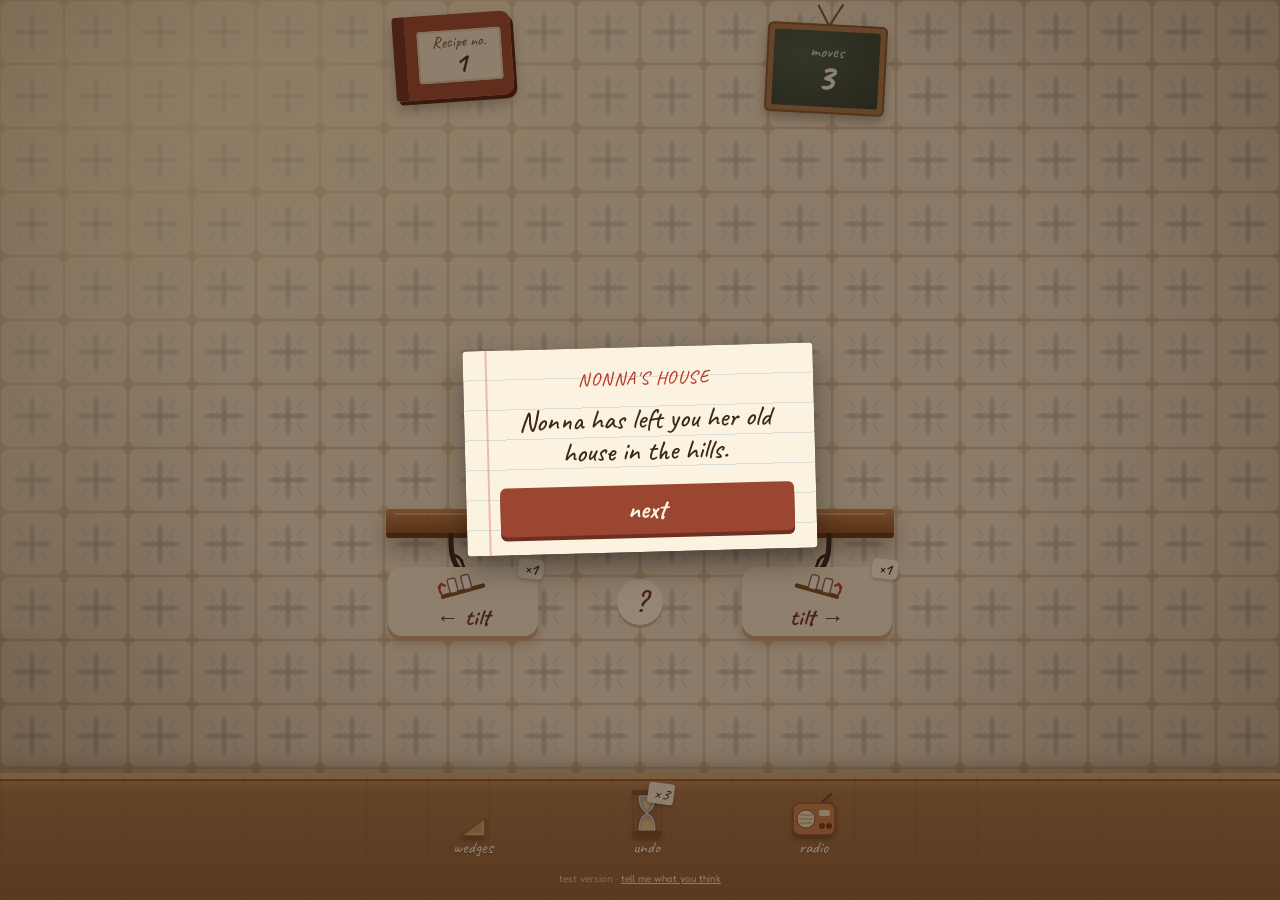
==== commit a2569afd: "Versione 1.0.0 Co-Authored-By: Claude Opus 5.5 <noreply@anthropic.com>" ====
--- a/index.html
+++ b/index.html
@@ -1,52 +1,54 @@
-<!DOCTYPE html>
-<html lang="it">
-<head>
-<meta charset="utf-8">
-<meta name="viewport" content="width=device-width, initial-scale=1, maximum-scale=1, user-scalable=no, viewport-fit=cover">
-<meta name="theme-color" content="#2a1a10">
-<link rel="icon" href="./icon-192.png">
-<title>Nonna's Pantry – La dispensa della nonna</title>
-  <script type="module" crossorigin src="./assets/index-BvnKH1nG.js"></script>
-  <link rel="stylesheet" crossorigin href="./assets/index-DfqWstAf.css">
-</head>
-<body>
-<div id="app">
-  <div id="wall"></div><div id="light"></div>
-  <div id="top" class="layerUI">
-    <div id="book"><div class="cover"></div><div class="label"><small data-t="Ricetta n.">Ricetta n.</small><b id="lvl">1</b></div></div>
-    <button id="purse" hidden aria-label="La cucina: fiocchi e monete" data-t-aria="La cucina: fiocchi e monete"><span><b id="pRibbons">0</b><i class="ribbon"></i></span><span><b id="pCoins">0</b><i class="coin"></i></span><small>cucina</small></button>
-    <div id="board"><div class="frame"></div><div class="slate"><small data-t="mosse">mosse</small><b id="mv">0</b></div></div>
-  </div>
-  <div id="note" class="layerUI"></div>
-  <div id="stage" class="layerUI">
-    <div id="shelfWrap">
-      <div id="jars"></div>
-      <div id="plank">
-        <svg class="bracket" id="brL" viewBox="0 0 44 52"><path d="M4 2 V10 Q4 46 40 48" fill="none" stroke="#2d2420" stroke-width="5" stroke-linecap="round"/><path d="M4 22 Q14 22 16 32 Q18 40 26 40" fill="none" stroke="#2d2420" stroke-width="3" stroke-linecap="round"/><circle cx="26" cy="38" r="3" fill="#2d2420"/></svg>
-        <svg class="bracket" id="brR" viewBox="0 0 44 52"><path d="M4 2 V10 Q4 46 40 48" fill="none" stroke="#2d2420" stroke-width="5" stroke-linecap="round"/><path d="M4 22 Q14 22 16 32 Q18 40 26 40" fill="none" stroke="#2d2420" stroke-width="3" stroke-linecap="round"/><circle cx="26" cy="38" r="3" fill="#2d2420"/></svg>
-      </div>
-    </div>
-    <div id="tiltBtns">
-      <button class="tbtn" id="tL" aria-label="Inclina lo scaffale a sinistra" data-t-aria="Inclina lo scaffale a sinistra"><svg viewBox="0 0 64 34" width="58" aria-hidden="true"><path d="M10 26 L54 14" stroke="#7a4a28" stroke-width="5" stroke-linecap="round"/><rect x="16" y="6" width="9" height="16" rx="2.5" fill="#fff8ec" stroke="#8a6440" stroke-width="1.5" transform="rotate(-15 20 14)"/><rect x="31" y="2" width="9" height="16" rx="2.5" fill="#fff8ec" stroke="#8a6440" stroke-width="1.5" transform="rotate(-15 35 10)"/><path d="M8 12 Q4 18 8 23 M8 12 l-3 4 M8 12 l4 2" stroke="#b33a22" stroke-width="2.4" fill="none" stroke-linecap="round"/></svg><span data-t="← inclina">← inclina</span><i class="tcount" id="tcL"></i></button>
-      <button class="ruleBtn" id="bRules" aria-label="Come si gioca" data-t-aria="Come si gioca">?</button>
-      <button class="tbtn" id="tR" aria-label="Inclina lo scaffale a destra" data-t-aria="Inclina lo scaffale a destra"><svg viewBox="0 0 64 34" width="58" aria-hidden="true"><path d="M10 14 L54 26" stroke="#7a4a28" stroke-width="5" stroke-linecap="round"/><rect x="24" y="2" width="9" height="16" rx="2.5" fill="#fff8ec" stroke="#8a6440" stroke-width="1.5" transform="rotate(15 28 10)"/><rect x="39" y="6" width="9" height="16" rx="2.5" fill="#fff8ec" stroke="#8a6440" stroke-width="1.5" transform="rotate(15 43 14)"/><path d="M56 12 Q60 18 56 23 M56 12 l3 4 M56 12 l-4 2" stroke="#b33a22" stroke-width="2.4" fill="none" stroke-linecap="round"/></svg><span data-t="inclina →">inclina →</span><i class="tcount" id="tcR"></i></button>
-    </div>
-  </div>
-  <div id="counter">
-    <div id="items">
-      <div class="item" id="wedgeBox" title="Inclinazioni rimaste" data-t-title="Inclinazioni rimaste"><div id="wedges"></div><span data-t="zeppe">zeppe</span></div>
-      <button class="item" id="bUndo"><svg width="34" height="48" viewBox="0 0 34 48"><rect x="2" y="1" width="30" height="5" rx="2" fill="#7a4a28"/><rect x="2" y="42" width="30" height="5" rx="2" fill="#7a4a28"/><rect x="4" y="6" width="3" height="36" fill="#9b6a40"/><rect x="27" y="6" width="3" height="36" fill="#9b6a40"/><path d="M9 7 H25 Q25 20 17 24 Q25 28 25 41 H9 Q9 28 17 24 Q9 20 9 7Z" fill="rgba(220,240,240,.55)" stroke="#d9e8e8" stroke-width="1"/><path d="M12 33 Q17 29 22 33 L24 40 H10Z" fill="#e7c48a"/><path d="M13 12 H21 Q20 18 17 21 Q14 18 13 12Z" fill="#e7c48a"/></svg><span data-t="annulla">annulla</span><i class="cnt" id="cUndo">3</i></button>
-      <button class="item" id="bPin"><svg width="40" height="48" viewBox="0 0 40 48"><path d="M6 20 Q6 46 20 46 Q34 46 34 20Z" fill="#8f6a8f"/><ellipse cx="20" cy="20" rx="14" ry="4" fill="#a780a7"/><rect x="11" y="2" width="5" height="22" rx="2" fill="#d9b483" transform="rotate(-10 13 13)"/><rect x="19" y="0" width="5" height="24" rx="2" fill="#e3c08f" transform="rotate(6 21 12)"/><rect x="25" y="4" width="5" height="20" rx="2" fill="#d2ab78" transform="rotate(16 27 14)"/></svg><span data-t="mollette">mollette</span><i class="cnt" id="cPin">2</i></button>
-      <button class="item" id="bJar"><svg width="34" height="48" viewBox="0 0 34 48"><rect x="7" y="2" width="20" height="6" rx="2" fill="rgba(235,245,245,.7)" stroke="rgba(90,70,55,.45)"/><rect x="3" y="8" width="28" height="38" rx="7" fill="rgba(235,248,248,.35)" stroke="rgba(90,70,55,.45)" stroke-width="1.5"/><rect x="7" y="13" width="3" height="24" rx="1.5" fill="rgba(255,255,255,.75)"/></svg><span data-t="barattolo">barattolo</span><i class="cnt" id="cJar">1</i></button>
-      <button class="item" id="bRadio" aria-label="Impostazioni" data-t-aria="Impostazioni"><svg width="46" height="44" viewBox="0 0 46 44"><line x1="30" y1="10" x2="40" y2="1" stroke="#5a4636" stroke-width="2" stroke-linecap="round"/><rect x="2" y="10" width="42" height="32" rx="7" fill="#c9824f" stroke="#8a5229" stroke-width="1.5"/><circle cx="15" cy="26" r="9" fill="#f1e3c6" stroke="#8a5229"/><g stroke="#b99a72" stroke-width="1"><line x1="9" y1="22" x2="21" y2="22"/><line x1="8" y1="26" x2="22" y2="26"/><line x1="9" y1="30" x2="21" y2="30"/></g><rect x="28" y="17" width="11" height="6" rx="2" fill="#f1e3c6"/><circle cx="31" cy="33" r="3" fill="#6d3a1d"/><circle cx="38" cy="33" r="3" fill="#6d3a1d"/></svg><span data-t="radio">radio</span></button>
-    </div>
-    <button class="legend" id="legend"><span data-t="versione di prova">versione di prova</span> · <u data-t="dimmi cosa ne pensi">dimmi cosa ne pensi</u></button>
-  </div>
-</div>
-<div id="home" role="dialog" aria-label="La cucina della nonna" data-t-aria="La cucina della nonna"></div>
-<div id="modal"><div class="page" id="card"></div></div>
-<div id="toast"></div>
-<svg id="hand" viewBox="0 0 48 56" width="56" height="64" aria-hidden="true"><path d="M17 26 V8 a4 4 0 0 1 8 0 V24 M25 22 a4 4 0 0 1 8 0 V28 M33 26 a4 4 0 0 1 8 0 V36 C41 48 33 54 24 54 C15 54 10 48 7 41 L3 31 a4 4 0 0 1 7-4 L17 35 Z" fill="#fff6e6" stroke="#4a2f1d" stroke-width="2.4" stroke-linejoin="round"/></svg>
-
-</body>
-</html>
+<!DOCTYPE html>
+<html lang="it">
+<head>
+<meta charset="utf-8">
+<meta name="viewport" content="width=device-width, initial-scale=1, maximum-scale=1, user-scalable=no, viewport-fit=cover">
+<meta name="theme-color" content="#2a1a10">
+<link rel="icon" href="./icon-192.png">
+<title>Nonna's Pantry – La dispensa della nonna</title>
+  <script type="module" crossorigin src="./assets/index-RDn7eWai.js"></script>
+  <link rel="stylesheet" crossorigin href="./assets/index-_FVdizAi.css">
+</head>
+<body>
+<div id="app">
+  <div id="wall"></div><div id="light"></div>
+  <div id="top" class="layerUI">
+    <div id="book"><div class="cover"></div><div class="label"><small data-t="Ricetta n.">Ricetta n.</small><b id="lvl">1</b></div></div>
+    <button id="purse" hidden aria-label="La cucina: fiocchi e monete" data-t-aria="La cucina: fiocchi e monete"><span><b id="pRibbons">0</b><i class="ribbon"></i></span><span><b id="pCoins">0</b><i class="coin"></i></span><small>cucina</small></button>
+    <div id="board"><div class="frame"></div><div class="slate"><small data-t="mosse">mosse</small><b id="mv">0</b></div></div>
+  </div>
+  <div id="note" class="layerUI"></div>
+  <div id="stage" class="layerUI">
+    <div id="shelfWrap">
+      <div id="jars"></div>
+      <div id="plank">
+        <svg class="bracket" id="brL" viewBox="0 0 44 52"><path d="M4 2 V10 Q4 46 40 48" fill="none" stroke="#2d2420" stroke-width="5" stroke-linecap="round"/><path d="M4 22 Q14 22 16 32 Q18 40 26 40" fill="none" stroke="#2d2420" stroke-width="3" stroke-linecap="round"/><circle cx="26" cy="38" r="3" fill="#2d2420"/></svg>
+        <svg class="bracket" id="brR" viewBox="0 0 44 52"><path d="M4 2 V10 Q4 46 40 48" fill="none" stroke="#2d2420" stroke-width="5" stroke-linecap="round"/><path d="M4 22 Q14 22 16 32 Q18 40 26 40" fill="none" stroke="#2d2420" stroke-width="3" stroke-linecap="round"/><circle cx="26" cy="38" r="3" fill="#2d2420"/></svg>
+      </div>
+    </div>
+    <div id="tiltBtns">
+      <button class="tbtn" id="tL" aria-label="Inclina lo scaffale a sinistra" data-t-aria="Inclina lo scaffale a sinistra"><svg viewBox="0 0 64 34" width="58" aria-hidden="true"><path d="M10 26 L54 14" stroke="#7a4a28" stroke-width="5" stroke-linecap="round"/><rect x="16" y="6" width="9" height="16" rx="2.5" fill="#fff8ec" stroke="#8a6440" stroke-width="1.5" transform="rotate(-15 20 14)"/><rect x="31" y="2" width="9" height="16" rx="2.5" fill="#fff8ec" stroke="#8a6440" stroke-width="1.5" transform="rotate(-15 35 10)"/><path d="M8 12 Q4 18 8 23 M8 12 l-3 4 M8 12 l4 2" stroke="#b33a22" stroke-width="2.4" fill="none" stroke-linecap="round"/></svg><span data-t="← inclina">← inclina</span><i class="tcount" id="tcL"></i></button>
+      <button class="ruleBtn" id="bRules" aria-label="Come si gioca" data-t-aria="Come si gioca">?</button>
+      <button class="tbtn" id="tR" aria-label="Inclina lo scaffale a destra" data-t-aria="Inclina lo scaffale a destra"><svg viewBox="0 0 64 34" width="58" aria-hidden="true"><path d="M10 14 L54 26" stroke="#7a4a28" stroke-width="5" stroke-linecap="round"/><rect x="24" y="2" width="9" height="16" rx="2.5" fill="#fff8ec" stroke="#8a6440" stroke-width="1.5" transform="rotate(15 28 10)"/><rect x="39" y="6" width="9" height="16" rx="2.5" fill="#fff8ec" stroke="#8a6440" stroke-width="1.5" transform="rotate(15 43 14)"/><path d="M56 12 Q60 18 56 23 M56 12 l3 4 M56 12 l-4 2" stroke="#b33a22" stroke-width="2.4" fill="none" stroke-linecap="round"/></svg><span data-t="inclina →">inclina →</span><i class="tcount" id="tcR"></i></button>
+    </div>
+  </div>
+  <div id="counter">
+    <div id="items">
+      <div class="item" id="wedgeBox" title="Inclinazioni rimaste" data-t-title="Inclinazioni rimaste"><div id="wedges"></div><span data-t="zeppe">zeppe</span></div>
+      <button class="item" id="bUndo"><svg width="34" height="48" viewBox="0 0 34 48"><rect x="2" y="1" width="30" height="5" rx="2" fill="#7a4a28"/><rect x="2" y="42" width="30" height="5" rx="2" fill="#7a4a28"/><rect x="4" y="6" width="3" height="36" fill="#9b6a40"/><rect x="27" y="6" width="3" height="36" fill="#9b6a40"/><path d="M9 7 H25 Q25 20 17 24 Q25 28 25 41 H9 Q9 28 17 24 Q9 20 9 7Z" fill="rgba(220,240,240,.55)" stroke="#d9e8e8" stroke-width="1"/><path d="M12 33 Q17 29 22 33 L24 40 H10Z" fill="#e7c48a"/><path d="M13 12 H21 Q20 18 17 21 Q14 18 13 12Z" fill="#e7c48a"/></svg><span data-t="annulla">annulla</span><i class="cnt" id="cUndo">3</i></button>
+      <button class="item" id="bPin"><svg width="40" height="48" viewBox="0 0 40 48"><path d="M6 20 Q6 46 20 46 Q34 46 34 20Z" fill="#8f6a8f"/><ellipse cx="20" cy="20" rx="14" ry="4" fill="#a780a7"/><rect x="11" y="2" width="5" height="22" rx="2" fill="#d9b483" transform="rotate(-10 13 13)"/><rect x="19" y="0" width="5" height="24" rx="2" fill="#e3c08f" transform="rotate(6 21 12)"/><rect x="25" y="4" width="5" height="20" rx="2" fill="#d2ab78" transform="rotate(16 27 14)"/></svg><span data-t="mollette">mollette</span><i class="cnt" id="cPin">2</i></button>
+      <button class="item" id="bJar"><svg width="34" height="48" viewBox="0 0 34 48"><rect x="7" y="2" width="20" height="6" rx="2" fill="rgba(235,245,245,.7)" stroke="rgba(90,70,55,.45)"/><rect x="3" y="8" width="28" height="38" rx="7" fill="rgba(235,248,248,.35)" stroke="rgba(90,70,55,.45)" stroke-width="1.5"/><rect x="7" y="13" width="3" height="24" rx="1.5" fill="rgba(255,255,255,.75)"/></svg><span data-t="barattolo">barattolo</span><i class="cnt" id="cJar">1</i></button>
+      <button class="item" id="bNonna" aria-label="Aiuto della nonna" data-t-aria="Aiuto della nonna"><svg width="44" height="48" viewBox="0 0 44 48"><rect x="7" y="6" width="30" height="38" rx="3" fill="#f6ecd4" transform="rotate(-6 22 25)"/><path d="M12 14h18M12 19h16M12 24h14" stroke="#b79a78" stroke-width="1.6" transform="rotate(-6 22 25)"/><path d="M17 37q5 4 10 0" fill="none" stroke="#c0392b" stroke-width="1.6" stroke-linecap="round"/><circle cx="13" cy="31" r="7" fill="rgba(220,240,240,.55)" stroke="#5a3a24" stroke-width="2.4"/><circle cx="31" cy="31" r="7" fill="rgba(220,240,240,.55)" stroke="#5a3a24" stroke-width="2.4"/><path d="M20 30q2-2 4 0" fill="none" stroke="#5a3a24" stroke-width="2.4"/><path d="M6 29 2 26M38 29l4-3" stroke="#5a3a24" stroke-width="2" stroke-linecap="round"/></svg><span data-t="nonna">nonna</span><i class="cnt" id="cNonna">1</i></button>
+      <button class="item" id="bRadio" aria-label="Impostazioni" data-t-aria="Impostazioni"><svg width="46" height="44" viewBox="0 0 46 44"><line x1="30" y1="10" x2="40" y2="1" stroke="#5a4636" stroke-width="2" stroke-linecap="round"/><rect x="2" y="10" width="42" height="32" rx="7" fill="#c9824f" stroke="#8a5229" stroke-width="1.5"/><circle cx="15" cy="26" r="9" fill="#f1e3c6" stroke="#8a5229"/><g stroke="#b99a72" stroke-width="1"><line x1="9" y1="22" x2="21" y2="22"/><line x1="8" y1="26" x2="22" y2="26"/><line x1="9" y1="30" x2="21" y2="30"/></g><rect x="28" y="17" width="11" height="6" rx="2" fill="#f1e3c6"/><circle cx="31" cy="33" r="3" fill="#6d3a1d"/><circle cx="38" cy="33" r="3" fill="#6d3a1d"/></svg><span data-t="radio">radio</span></button>
+    </div>
+    <button class="legend" id="legend"><span data-t="versione di prova">versione di prova</span> · <u data-t="dimmi cosa ne pensi">dimmi cosa ne pensi</u></button>
+  </div>
+</div>
+<div id="home" role="dialog" aria-label="La cucina della nonna" data-t-aria="La cucina della nonna"></div>
+<div id="modal"><div class="page" id="card"></div></div>
+<div id="toast"></div>
+<svg id="hand" viewBox="0 0 48 56" width="56" height="64" aria-hidden="true"><path d="M17 26 V8 a4 4 0 0 1 8 0 V24 M25 22 a4 4 0 0 1 8 0 V28 M33 26 a4 4 0 0 1 8 0 V36 C41 48 33 54 24 54 C15 54 10 48 7 41 L3 31 a4 4 0 0 1 7-4 L17 35 Z" fill="#fff6e6" stroke="#4a2f1d" stroke-width="2.4" stroke-linejoin="round"/></svg>
++
+</body>
+</html>
--- a/assets/index-_FVdizAi.css
+++ b/assets/index-_FVdizAi.css
@@ -0,0 +1 @@
+@font-face{font-family:Caveat;font-style:normal;font-display:swap;font-weight:500;src:url(./caveat-latin-500-normal-B9SDL8cy.woff2)format("woff2"),url(./caveat-latin-500-normal-Do9veZfZ.woff)format("woff")}@font-face{font-family:Caveat;font-style:normal;font-display:swap;font-weight:500;src:url(./caveat-latin-ext-500-normal-jKqJW7bC.woff2)format("woff2"),url(./caveat-latin-ext-500-normal-wUUXxlbS.woff)format("woff")}@font-face{font-family:Caveat;font-style:normal;font-display:swap;font-weight:700;src:url(./caveat-latin-700-normal-D8_1Nw6V.woff2)format("woff2"),url(./caveat-latin-700-normal-cPyBTTZN.woff)format("woff")}@font-face{font-family:Caveat;font-style:normal;font-display:swap;font-weight:700;src:url(./caveat-latin-ext-700-normal-DFbRgDry.woff2)format("woff2"),url(./caveat-latin-ext-700-normal-DjJQd59I.woff)format("woff")}@font-face{font-family:Fredoka;font-style:normal;font-display:swap;font-weight:400;src:url(./fredoka-latin-400-normal-17JuUzdy.woff2)format("woff2"),url(./fredoka-latin-400-normal-DbXSrOeS.woff)format("woff")}@font-face{font-family:Fredoka;font-style:normal;font-display:swap;font-weight:400;src:url([data-uri])format("woff2"),url([data-uri])format("woff")}@font-face{font-family:Fredoka;font-style:normal;font-display:swap;font-weight:500;src:url(./fredoka-latin-500-normal-B0JifZgm.woff2)format("woff2"),url(./fredoka-latin-500-normal-BL692wg7.woff)format("woff")}@font-face{font-family:Fredoka;font-style:normal;font-display:swap;font-weight:500;src:url([data-uri])format("woff2"),url([data-uri])format("woff")}@font-face{font-family:Fredoka;font-style:normal;font-display:swap;font-weight:600;src:url(./fredoka-latin-600-normal-C4zohCW5.woff2)format("woff2"),url(./fredoka-latin-600-normal-CcrEjrB4.woff)format("woff")}@font-face{font-family:Fredoka;font-style:normal;font-display:swap;font-weight:600;src:url([data-uri])format("woff2"),url([data-uri])format("woff")}:root{--jw:60px;--lh:34px;--ink:#3d2718}*{box-sizing:border-box;-webkit-tap-highlight-color:transparent}html,body{overscroll-behavior:none;height:100%;margin:0;overflow:hidden}body{color:var(--ink);-webkit-user-select:none;user-select:none;touch-action:none;background:#2a1a10;justify-content:center;font-family:Fredoka,system-ui,sans-serif;display:flex}#app{flex-direction:column;width:100%;max-width:520px;height:100%;display:flex;position:relative;overflow:hidden}#wall{background-color:#efe2c8;background-size:64px 64px;position:absolute;inset:0}#wall:after{content:"";background:radial-gradient(90% 60% at 15% 10%,#ffecbe8c,#0000 60%),radial-gradient(at 50% 40%,#0000 45%,#46280f59 100%);position:absolute;inset:0}#light{pointer-events:none;z-index:1;background:linear-gradient(115deg,#fff0c800 30%,#fff0c847 45%,#fff0c800 60%);width:90%;height:80%;position:absolute;top:-10%;left:-30%;transform:skew(-12deg)}.layerUI{z-index:2;position:relative}#top{justify-content:space-between;align-items:flex-start;padding:14px 14px 0;display:flex}#book{cursor:pointer;width:118px;height:84px;position:relative;transform:rotate(-4deg)}#book .cover{background:linear-gradient(90deg,#6d2f22 0 12px,#9b4630 12px);border-radius:4px 10px 10px 4px;position:absolute;inset:0;box-shadow:3px 4px #4a1e14,0 8px 14px #0000004d}#book .label{background:#f6ecd4;border-radius:3px;flex-direction:column;justify-content:center;align-items:center;font-family:Caveat,Segoe Print,Bradley Hand,cursive;line-height:.95;display:flex;position:absolute;inset:16px 10px 16px 24px;box-shadow:inset 0 0 0 2px #e0cfae}#book .label small{color:#7a5a3e;font-size:16px}#book .label b{font-size:28px}#board{width:120px;height:90px;margin-top:10px;position:relative;transform:rotate(3deg)}#board:before{content:"";transform-origin:bottom;background:#6b5040;width:2px;height:24px;position:absolute;top:-22px;left:50%;transform:rotate(-30deg)}#board:after{content:"";transform-origin:bottom;background:#6b5040;width:2px;height:26px;position:absolute;top:-24px;left:50%;transform:rotate(30deg)}#board .frame{background:#a7774a;border-radius:6px;position:absolute;inset:0;box-shadow:0 6px 12px #0000004d,inset 0 0 0 2px #7f5631}#board .slate{color:#f3f0e4;background:radial-gradient(at 30% 30%,#3f5a48,#283b2f);border-radius:3px;flex-direction:column;justify-content:center;align-items:center;font-family:Caveat,Segoe Print,Bradley Hand,cursive;line-height:.9;display:flex;position:absolute;inset:7px}#board .slate small{opacity:.85;font-size:17px}#board .slate b{text-shadow:0 0 1px #fff;font-size:38px}#board.low .slate b{color:#ff9b86;animation:1s infinite chalk}@keyframes chalk{50%{opacity:.55}}#note{text-align:center;color:#3d2a1c;background:#fff9e3;align-self:center;max-width:330px;min-height:52px;margin:8px 22px 0;padding:10px 14px 8px;font-family:Caveat,Segoe Print,Bradley Hand,cursive;font-size:21px;line-height:1.05;transition:transform .2s;position:relative;transform:rotate(-1.2deg);box-shadow:0 4px 10px #3c1e0a38}#note:before{content:"";background:#e6d7aabf;width:64px;height:18px;margin-left:-32px;position:absolute;top:-9px;left:50%;transform:rotate(3deg);box-shadow:0 1px 2px #0000001a}#note.flash{color:#b33a22;transform:rotate(1deg)scale(1.03)}#note:empty{visibility:hidden}#stage{cursor:grab;flex-direction:column;flex:1;justify-content:center;align-items:center;min-height:260px;display:flex;position:relative}#shelfWrap{transform-origin:50% 100%;width:100%;transition:transform .22s cubic-bezier(.3,1.4,.5,1);position:relative}#jars{min-height:calc(var(--lh)*4 + 50px);justify-content:center;align-items:flex-end;gap:9px;padding:0 14px;display:flex}#plank{background:repeating-linear-gradient(90deg,#50280f00 0 40px,#50280f14 40px 42px,#50280f00 42px 97px),linear-gradient(#c58b55,#a96d3c 45%,#8a5229);border-radius:3px;height:24px;margin:0 6px;position:relative;box-shadow:0 5px #5f3519,0 16px 22px #28140559}#plank:before{content:"";background:#ffe1b459;border-radius:2px;height:2px;position:absolute;top:4px;left:8px;right:8px}.bracket{width:44px;height:52px;position:absolute;top:24px}#brL{left:12%}#brR{right:12%;transform:scaleX(-1)}.tag{text-align:center;color:#5a3a24;transform-origin:50% -18px;cursor:pointer;background:#f3e3c3;border-radius:3px 3px 8px 8px;width:62px;padding:4px 0 3px;font-family:Caveat,Segoe Print,Bradley Hand,cursive;font-size:19px;animation:3s ease-in-out infinite sway;position:absolute;top:22px;box-shadow:0 3px 6px #0003}.tag:before{content:"";background:#7d6248;width:1px;height:18px;position:absolute;top:-18px;left:50%}.tag:after{content:"";background:#d8c4a0;border-radius:50%;width:6px;height:6px;margin-left:-3px;position:absolute;top:3px;left:50%;box-shadow:inset 0 1px 1px #0000004d}#tagL{left:0;transform:rotate(3deg)}#tagR{animation-delay:-1.5s;right:0}.tag.armed{color:#a53a1c;background:#ffd7a8}.tag.off{opacity:.35}@keyframes sway{50%{transform:rotate(-3deg)}}.jar{width:var(--jw);flex-direction:column;align-items:center;transition:transform .16s;display:flex;position:relative}.rim{background:linear-gradient(90deg,#fff9,#dcebeb59 40%,#ffffffa6);border:1.5px solid #5a463766;border-bottom:none;border-radius:4px 4px 1px 1px;width:82%;height:9px}.glass{background:linear-gradient(90deg,#ffffff6b,#ebf8f81f 30%,#ebf8f80f 70%,#ffffff52);border:1.5px solid #5a463761;border-radius:9px 9px 13px 13px;flex-direction:column-reverse;width:100%;padding:3px 3px 4px;display:flex;position:relative;overflow:hidden;box-shadow:inset 0 0 0 1.5px #ffffff73,0 4px 3px #3c1e0a26}.glass:after{content:"";pointer-events:none;z-index:3;background:linear-gradient(#ffffffb3,#ffffff14);border-radius:6px;width:9%;height:70%;position:absolute;top:8%;left:12%}.layer{height:var(--lh);background-size:26px 26px;position:relative;box-shadow:inset 0 3px 2px -1px #ffffff47,inset 0 -2px 2px #0000002e}.glass .layer:first-child{border-radius:0 0 9px 9px}.layer.topL{border-radius:40% 40% 0 0/14% 14% 0 0}.layer.pop{animation:.3s ease-out pop}@keyframes pop{0%{opacity:.2;transform:translateY(-14px)}70%{transform:translateY(2px)}}.layer.ghostNew{outline-offset:-4px;outline:2.5px dashed #fffaebf2;animation:.9s infinite gh}@keyframes gh{50%{filter:brightness(1.3)saturate(1.2)}}.layer.ghostGone{opacity:.25}.slot{height:var(--lh)}.jar.sel{transform:translateY(-18px)rotate(-2deg)}.jar.sel .glass{box-shadow:inset 0 0 0 1.5px #ffffff73,0 0 0 3px #ffd68cd9,0 12px 10px #3c1e0a33}.cloth{z-index:4;width:112%;height:24px;animation:.4s cubic-bezier(.3,1.6,.5,1) clothIn;position:absolute;top:-12px}.cloth .c{background:repeating-linear-gradient(0deg,#c832288c 0 5px,#0000 5px 10px),repeating-linear-gradient(90deg,#c832288c 0 5px,#0000 5px 10px),#fbf3e6;border-radius:45% 45% 20% 20%/60% 60% 30% 30%;position:absolute;inset:0;box-shadow:0 3px 3px #0000002e}.cloth .s{background:#c9a46a;border-radius:2px;height:3px;position:absolute;bottom:5px;left:4%;right:4%}@keyframes clothIn{0%{opacity:0;transform:translateY(-30px)scale(1.2)}}.peg{z-index:5;width:18px;height:40px;animation:.3s clothIn;position:absolute;top:-30px}.jar.pinnable .glass{box-shadow:inset 0 0 0 1.5px #ffffff73,0 0 0 3px #ffd36b}.jar.splash{animation:.25s splash}@keyframes splash{50%{transform:scale(1.05,.96)}}.jar.shake{animation:.3s shake}@keyframes shake{25%{transform:translate(-5px)}75%{transform:translate(5px)}}#counter{z-index:2;background:linear-gradient(#b98758,#a17146 18%,#8e6038);margin-top:4px;padding:16px 10px 14px;position:relative;box-shadow:inset 0 6px #d4a774,inset 0 8px #8a5a33,0 -8px 18px #28140540}#counter:before{content:"";pointer-events:none;background:repeating-linear-gradient(90deg,#3c1e0a0d 0 2px,#0000 2px 23px,#3c1e0a0a 23px 24px,#0000 24px 61px);position:absolute;inset:0}#items{justify-content:space-around;align-items:flex-end;display:flex;position:relative}.item{cursor:pointer;color:#fff3dc;text-shadow:0 1px 1px #0006;background:0 0;border:none;flex-direction:column;align-items:center;padding:0;font-family:Caveat,Segoe Print,Bradley Hand,cursive;font-size:17px;display:flex;position:relative}.item svg{filter:drop-shadow(0 4px 2px #28140559);transition:transform .15s}.item:active svg{transform:translateY(2px)}.item.on svg{transform:translateY(-6px)rotate(-6deg)}.item:disabled{opacity:.4;cursor:default}.item .cnt{color:#5a3a24;text-shadow:none;background:#f6ecd4;border-radius:3px;padding:0 5px;font-size:17px;position:absolute;top:-6px;right:-10px;transform:rotate(8deg);box-shadow:0 2px 3px #00000040}#wedges{justify-content:center;align-items:flex-end;gap:2px;min-width:60px;height:30px;display:flex}#wedges svg{animation:.3s clothIn}#modal{z-index:10;background:#28140880;justify-content:center;align-items:center;padding:22px;display:none;position:fixed;inset:0}#modal.show{display:flex}.page{text-align:center;background-color:#fbf3df;background-image:linear-gradient(90deg,#0000 22px,#d2504659 22px 24px,#0000 24px),repeating-linear-gradient(#0000 0 29px,#648cb438 29px 30px);background-position:0 0;background-repeat:repeat;background-size:auto;background-attachment:scroll;background-origin:padding-box;background-clip:border-box;border-radius:4px;width:100%;max-width:350px;padding:22px 22px 18px 34px;font-family:Caveat,Segoe Print,Bradley Hand,cursive;animation:.35s cubic-bezier(.3,1.5,.5,1) cardIn;position:relative;transform:rotate(-1.5deg);box-shadow:0 14px 30px #00000059}@keyframes cardIn{0%{opacity:0;transform:rotate(-8deg)scale(.7)}}.page h2{margin:0 0 4px;font-size:38px;line-height:1}.page p{color:#5d4330;margin:4px 0 10px;font-size:22px;line-height:1.1}.stamps{justify-content:center;gap:10px;margin:8px 0;display:flex}.stamp{color:#b8372a;opacity:.85;border:3px solid #b8372a;border-radius:50%;justify-content:center;align-items:center;width:54px;height:54px;font-size:30px;animation:.3s both stampIn;display:flex;transform:rotate(-12deg)}.stamp.off{color:#c9b9a0;opacity:.5;border-color:#c9b9a0}.stamp:nth-child(2){animation-delay:.15s;transform:rotate(6deg)}.stamp:nth-child(3){animation-delay:.3s;transform:rotate(-4deg)}@keyframes stampIn{0%{opacity:0;transform:scale(2)}}.pbtn{cursor:pointer;color:#fbf3df;background:#9b4630;border:none;border-radius:6px;width:100%;margin-top:10px;padding:8px;font-family:Caveat,Segoe Print,Bradley Hand,cursive;font-size:26px;font-weight:700;display:block;box-shadow:0 4px #6d2f22}.pbtn.sec{color:#6d2f22;box-shadow:none;background:0 0;margin-top:4px;font-size:22px;font-weight:500;text-decoration:underline}.grid{grid-template-columns:repeat(5,1fr);gap:6px;margin:8px 0;display:grid}.grid button{color:#3d2718;cursor:pointer;background:0 0;border:none;border-radius:6px;padding:2px 0;font-family:Caveat,Segoe Print,Bradley Hand,cursive;font-size:24px}.grid button small{color:#b8372a;letter-spacing:-1px;min-height:13px;font-size:12px;display:block}.grid button:disabled{opacity:.3}.grid button.cur{background:#9b463026}.grid button,.pbtn{min-height:44px}.page{max-height:calc(100dvh - 56px);overflow:auto}.medals{color:#5d4330;text-align:left;margin:12px 0}.medals h3{margin:0 0 4px;font-size:24px}.medals ul{grid-template-columns:repeat(2,minmax(0,1fr));gap:6px;margin:0;padding:0;list-style:none;display:grid}.medals li,.badgeLine{align-items:center;gap:6px;display:flex}.medals li{min-width:0;line-height:1.1}.medals svg,.badgeLine svg{flex:none}.medals small{margin-top:3px;display:block}.medals .locked{color:#726c66}.medals .locked svg{filter:grayscale();opacity:.65}.page .badgeLine{justify-content:center;margin:3px 0;font-size:18px}.page .dessert{background:#f8e7c7;border:1px solid #cf9e64;border-radius:8px;justify-content:center;align-items:center;gap:8px;margin:6px 0;padding:6px;font-size:19px;display:flex}.dessert svg{flex:none}.hNote.hNextTask{background:#fbf3df;border:1px dashed #c39a6d;border-radius:6px;margin:10px 0;padding:8px 12px}.shareImage{-webkit-user-select:auto;user-select:auto;-webkit-touch-callout:default;border-radius:5px;width:auto;max-width:100%;height:auto;max-height:56dvh;margin:auto;display:block}.daily{color:#5d4330;text-align:left;background:#f6e6c7;border:1px solid #cfab7e;border-radius:8px;margin:8px 0;padding:7px 10px}.daily h3{margin:0 0 4px;font-size:23px}.daily ul{gap:4px;margin:0;padding:0;list-style:none;display:grid}.daily li{grid-template-columns:minmax(0,1fr) auto;align-items:end;gap:2px 6px;font-size:17px;line-height:1.05;display:grid}.daily small{font-variant-numeric:tabular-nums;font-size:13px}.daily progress{accent-color:#65784b;grid-column:1/-1;width:100%;height:6px}.daily.compact li{font-size:15px}#toast{color:#fff6e0;text-shadow:0 2px #9b4630,0 4px 10px #0006;opacity:0;pointer-events:none;z-index:11;white-space:nowrap;font-family:Caveat,Segoe Print,Bradley Hand,cursive;font-size:40px;font-weight:700;transition:all .25s;position:fixed;top:44%;left:50%;transform:translate(-50%,10px)rotate(-3deg)}#toast.show{opacity:1;transform:translate(-50%)rotate(-3deg)}#toast{white-space:normal;text-align:center;width:max-content;max-width:calc(100% - 36px);font-size:clamp(22px,7vw,40px);top:16%}.legend{z-index:2;color:#fff0d7b3;text-align:center;margin-top:8px;font-size:10px;position:relative}#app{padding-top:env(safe-area-inset-top);padding-bottom:env(safe-area-inset-bottom)}#hand{z-index:9;pointer-events:none;opacity:0;filter:drop-shadow(0 6px 6px #0000004d);transition:opacity .3s;position:fixed;top:0;left:0}#hand.show{opacity:1}#hand.drag{animation:1.8s ease-in-out infinite handDrag}#hand.tap{animation:1.6s ease-in-out infinite handTap}@keyframes handDrag{0%{transform:translate(var(--hx),var(--hy))}15%{transform:translate(var(--hx),calc(var(--hy) + 6px)) scale(.92)}70%{transform:translate(calc(var(--hx) + var(--hdx,110px)),calc(var(--hy) + 6px)) scale(.92);opacity:1}85%{opacity:0}to{transform:translate(var(--hx),var(--hy));opacity:0}}@keyframes handTap{0%,to{transform:translate(var(--hx),var(--hy))}20%{transform:translate(var(--hx),calc(var(--hy) + 8px)) scale(.9)}45%{transform:translate(var(--hx2),var(--hy2))}65%{transform:translate(var(--hx2),calc(var(--hy2) + 8px)) scale(.9)}}#board .slate em{color:#ffcf8a;margin-top:2px;font-size:15px;font-style:normal}.toggle{cursor:pointer;border-bottom:1px dashed #64462840;justify-content:space-between;align-items:center;padding:4px 0;font-size:24px;display:flex}.toggle .sw{background:#d6c4a6;border-radius:14px;width:52px;height:28px;transition:all .2s;position:relative}.toggle .sw:after{content:"";background:#fff;border-radius:50%;width:22px;height:22px;transition:all .2s;position:absolute;top:3px;left:3px;box-shadow:0 1px 2px #0000004d}.toggle.on .sw{background:#5d8f4e}.toggle.on .sw:after{left:27px}.page a{color:#6d2f22}.small{color:#8a6a50;margin-top:10px;font-size:16px}i.coin,i.ribbon{vertical-align:-.1em;border-radius:50%;width:.9em;height:.9em;margin-left:3px;display:inline-block}i.coin{background:radial-gradient(circle at 35% 35%,#ffe9a0,#e0a830 60%,#b47a1a);box-shadow:inset 0 0 0 1.5px #a06a14}i.ribbon{background:0 0;border-radius:0;position:relative}i.ribbon:before{content:"";clip-path:polygon(50% 38%,8% 8%,8% 68%,50% 50%,92% 68%,92% 8%);background:#d4575f;position:absolute;inset:0}i.ribbon:after{content:"";background:#b43f48;border-radius:50%;width:24%;height:24%;position:absolute;top:30%;left:38%}#purse{color:#4a2f1d;cursor:pointer;background:#f6ecd4;border:none;border-radius:10px;flex-direction:column;align-self:center;align-items:center;gap:2px;min-width:76px;margin-top:6px;padding:6px 10px 4px;font-family:Caveat,cursive;font-size:22px;display:flex;transform:rotate(1deg);box-shadow:0 4px #d3b58e,0 6px 10px #0000002e}#purse span{align-items:center;line-height:1;display:flex}#purse[hidden]{display:none}#purse small{color:#8a6a50;font-size:15px}#purse.ready{animation:1.6s ease-in-out infinite purseGlow}#purse{position:relative}#purse.ready:after{content:"";background:#c0392b;border-radius:50%;width:12px;height:12px;position:absolute;top:-4px;right:-4px;box-shadow:0 0 0 2px #f6ecd4}#purse.lastmile{animation:1.6s ease-in-out infinite purseGlow}.page .lastTaskNote{background:#f8e5ad;border:1px solid #c18b3c;border-radius:6px;padding:6px;font-size:19px;font-weight:700}.hTasks .lastmile button{outline-offset:-2px;outline:2px solid #b88435}@media (prefers-reduced-motion:reduce){#purse.lastmile{animation:none}}@keyframes purseGlow{50%{box-shadow:0 4px #d3b58e,0 0 0 5px #d4575f59}}.legend{cursor:pointer;background:0 0;border:none;width:100%;padding:6px 0 0;font-family:inherit}.legend u{color:#ffe3b8}.loot{font-family:Caveat,cursive;color:#6d2f22!important;margin:2px 0 6px!important;font-size:30px!important}.pbtn.sec2{color:#4a2f1d;background:#f1dcc0;box-shadow:0 4px #d3b58e}.pbtn.glow{background:#d4575f;animation:1.6s infinite purseGlow;box-shadow:0 4px #9b3a40}a.pbtn{box-sizing:border-box;text-decoration:none}#wedges .buy{color:#fff3dc;white-space:nowrap;font-size:16px}.item .cnt.price{white-space:nowrap;font-size:15px}#coach{z-index:8;pointer-events:none;opacity:0;transition:opacity .25s;position:fixed;inset:0}#coach.show{opacity:1}#coach.blocking{pointer-events:auto}#coach.dim{background:#1e0f058c}#coach .spot{pointer-events:none;border-radius:16px;transition:all .3s;position:fixed;box-shadow:0 0 0 9999px #1e0f058c}#coach .bubble{text-align:center;color:#3d2a1c;pointer-events:auto;background:#fff9e3;width:min(330px,86vw);padding:12px 16px 10px;font-family:Caveat,cursive;font-size:24px;line-height:1.08;position:fixed;left:50%;transform:translate(-50%)rotate(-1deg);box-shadow:0 8px 20px #00000059}#coach .bubble p{margin:0}#coach:not(.show) .bubble{pointer-events:none}#coach .bubble .pbtn{margin-top:10px;padding:6px;font-size:22px}#home{z-index:7;color:#3d2718;background:#f3e6cc;flex-direction:column;align-items:center;padding:14px 16px 24px;font-family:Caveat,cursive;display:none;position:fixed;inset:0;overflow-y:auto}#home.show{display:flex}#home>*{flex-shrink:0;width:100%;max-width:440px}#home h2{text-align:center;margin:4px 0 2px;font-size:36px}.hTop{justify-content:space-between;align-items:center;display:flex}.hBack{color:#6d2f22;cursor:pointer;background:0 0;border:none;min-height:44px;padding:6px 0;font-family:inherit;font-size:24px}.hPurse{gap:12px;font-size:26px;display:flex}.hBar{background:#e0cba6;border-radius:6px;height:12px;overflow:hidden}.hBar div{background:linear-gradient(90deg,#d4575f,#e69a6a);border-radius:6px;height:100%;transition:width .6s}.hPct{text-align:center;color:#7a5a3e;margin:2px 0 8px;font-size:20px}.hScene{border-radius:14px;line-height:0;overflow:hidden;box-shadow:0 8px 18px #3c1e0a40}.hTasks{flex-direction:column;gap:8px;margin:14px 0 0;padding:0;list-style:none;display:flex}.hTasks button{color:#3d2718;cursor:pointer;text-align:left;background:#fffaf0;border:none;border-radius:8px;justify-content:space-between;align-items:center;width:100%;min-height:44px;padding:8px 14px;font-family:inherit;font-size:23px;display:flex;box-shadow:0 3px #dcc6a2}.hTasks li.can button{box-shadow:0 3px #dcc6a2,0 0 0 3px #d4575f80}.hTasks li.done button{opacity:.55;cursor:default;text-decoration:line-through}.hTasks .tc{white-space:nowrap;align-items:center;font-size:24px;display:flex}.hNote{text-align:center;margin:10px 0 0;font-size:20px}.hNote.small{color:#9a7a5e;font-size:15px}#home .pbtn{margin-top:14px}.variants{flex-direction:column;gap:8px;margin:6px 0;display:flex}.variants button{color:#3d2718;cursor:pointer;background:#fffaf0;border:none;border-radius:8px;align-items:center;gap:12px;min-height:44px;padding:8px 12px;font-family:Caveat,cursive;font-size:24px;display:flex;box-shadow:0 3px #dcc6a2}.variants span{border-radius:5px;width:34px;height:24px;box-shadow:inset 0 0 0 1.5px #0003}.fb{text-align:left;flex-direction:column;gap:4px;max-height:58vh;padding:2px;display:flex;overflow-y:auto}.fb label,.fb .lbl{color:#3d2718;margin-top:6px;font-size:21px}.fb textarea,.fb input{color:#3d2718;resize:vertical;background:#fffdf7;border:1.5px solid #cdb592;border-radius:8px;padding:8px;font-family:Fredoka,system-ui,sans-serif;font-size:16px}.fb .scale{grid-template-columns:repeat(5,minmax(0,1fr));gap:6px;display:grid}.fb .scale.three{grid-template-columns:repeat(3,minmax(0,1fr))}.fb .scale button{color:#3d2718;cursor:pointer;background:#fffdf7;border:1.5px solid #cdb592;border-radius:8px;min-height:44px;font-family:inherit;font-size:22px}.fb .scale button.on{color:#fbf3df;background:#9b4630;border-color:#9b4630}.fb .scaleLbl{color:#8a6a50;justify-content:space-between;font-size:16px;display:flex}.pbtn:not(.sec2):not(.sec) i.ribbon:before{background:#fff4e6}.pbtn:not(.sec2):not(.sec) i.ribbon:after{background:#f3d0c8}.fb>*{flex-shrink:0}.fb textarea{min-height:64px}.fb input{min-height:40px}.sr{clip:rect(0 0 0 0);width:1px;height:1px;position:absolute;overflow:hidden}.story{color:#3d2718!important;margin:14px 0 18px!important;font-size:28px!important;line-height:1.15!important}.sundayTag{letter-spacing:.08em;text-transform:uppercase;color:#b8372a!important;margin:0!important;font-size:18px!important}.letter{text-align:left;background:#fffaf0;margin:4px -6px;padding:14px 16px;transform:rotate(1deg);box-shadow:0 4px 10px #3c1e0a2e}.lFrom{color:#9a7a5e!important;margin:0 0 6px!important;font-size:17px!important}.lText{color:#3d2718!important;margin:0!important;font-size:25px!important;line-height:1.12!important}.foundBox{background:#fff4d6;border:2px dashed #e0b860;border-radius:10px;margin:4px 0 6px;padding:8px 10px;font-size:20px;line-height:1.1}.album{text-align:left;flex-direction:column;gap:8px;max-height:55vh;display:flex;overflow-y:auto}.aItem{background:#fff4d6;border-radius:8px;padding:8px 10px;font-size:20px;line-height:1.1}.memorySet h3{color:#5d4330;margin:4px 0;font-size:23px}.memorySet ul{grid-template-columns:repeat(2,minmax(0,1fr));gap:5px;margin:0;padding:0;list-style:none;display:grid}.memorySet .aItem{overflow-wrap:anywhere;font-size:16px}.memorySet .missing{color:#766553;background:#e6d8c3;place-items:center;min-height:50px;font-size:23px;display:grid}.memorySet .missing span{background:#d7c6ae;border-radius:8px 8px 11px 11px;place-items:center;width:30px;height:34px;display:grid}.memoryPhoto{text-align:center;background:#fff8e7;border:1px solid #ccbca0;width:min(100%,200px);margin:10px auto;padding:0 0 5px;box-shadow:0 3px 6px #6d4a2c30}.memoryPhoto svg{width:100%;display:block}.memoryPhoto figcaption{margin-top:-8px;font-size:19px}.aLetter{background:#fffaf0;padding:10px 12px;font-size:20px;line-height:1.1;box-shadow:0 2px 6px #3c1e0a26}.hHouse{text-align:center;color:#8a6a50;margin:2px 0 0;font-size:20px}.hTabs{justify-content:center;gap:6px;margin:8px 0 0;display:flex}.hTabs button{color:#6d4a2c;cursor:pointer;background:#f3e6c9;border:1.5px solid #c9b48f;border-radius:10px 10px 4px 4px;flex:1;max-width:180px;min-height:44px;padding:6px 8px;font-family:inherit;font-size:20px}.hTabs button.on{color:#3d2718;background:#fffaf0;border-color:#a88a6a;box-shadow:0 3px #dcc6a2}.hSub{margin:18px 0 6px;font-size:26px}.hRooms{grid-template-columns:repeat(3,minmax(0,1fr));gap:8px;display:grid}.room{text-align:center;opacity:.85;background:#e8d7b8;border-radius:10px;flex-direction:column;align-items:center;gap:2px;padding:8px 4px;line-height:1;display:flex}.room b{font-size:19px}.room small{color:#8a6a50;font-size:14px}.room.attic{min-height:44px;font:inherit;color:inherit;cursor:pointer;opacity:1;border:0;position:relative}.atticGlow{pointer-events:none;background:#ffe3a1;border-radius:50%;width:26px;height:2px;animation:6s ease-in-out infinite atticLight;position:absolute;top:49px;left:calc(50% - 13px);box-shadow:0 1px 6px 2px #ffc568}@keyframes atticLight{0%,75%,to{opacity:.2}85%{opacity:.95}}@media (prefers-reduced-motion:reduce){.atticGlow{opacity:.55;animation:none}}.hAlbum{color:#3d2718;cursor:pointer;text-align:left;background:#fffaf0;border:none;border-radius:8px;width:100%;min-height:44px;padding:10px 14px;font-family:inherit;font-size:22px;box-shadow:0 3px #dcc6a2}#app.sunday #plank{box-shadow:0 5px #5f3519,0 0 0 3px #e3b94f,0 16px 22px #28140559}#app.sunday #board .frame{background:#c99a3a}.confetti{pointer-events:none;z-index:12;position:fixed;inset:0;overflow:hidden}.confetti i{border-radius:2px;width:8px;height:14px;animation:2.2s ease-in forwards fall;position:absolute;top:-12px}@keyframes fall{to{transform:translateY(105vh) rotate(var(--r));opacity:.9}}#tiltBtns{justify-content:space-between;align-items:center;gap:10px;width:100%;padding:34px 8px 0;display:flex}.tbtn{color:#6d2f22;cursor:pointer;touch-action:manipulation;background:#f6ecd4;border:none;border-radius:14px;flex-direction:column;flex:1;align-items:center;gap:0;max-width:150px;min-height:64px;padding:6px 6px 4px;font-family:Caveat,cursive;font-size:23px;font-weight:700;display:flex;position:relative;box-shadow:0 5px #c9a77c,0 8px 12px #3c1e0a33}.tbtn:active{transform:translateY(3px);box-shadow:0 2px #c9a77c}.tbtn:disabled{opacity:.45}.tbtn.nudge,.tbtn.peek{animation:1.2s ease-in-out infinite nudge}@keyframes nudge{50%{box-shadow:0 5px #c9a77c,0 0 0 6px #d4575f73}}.tbtn .tcount{color:#4a2f1d;background:#fff9e3;border-radius:5px;padding:0 6px;font-size:16px;font-style:normal;position:absolute;top:-8px;right:-6px;transform:rotate(6deg);box-shadow:0 2px 3px #0003}.ruleBtn{color:#6d2f22;cursor:pointer;background:#fff9e3;border:none;border-radius:50%;flex:none;width:46px;height:46px;font-family:Caveat,cursive;font-size:30px;font-weight:700;box-shadow:0 3px #d3b58e}.flyer{z-index:6;pointer-events:none;transform-origin:50% 100%;will-change:transform;border-radius:6px;position:fixed;box-shadow:0 6px 10px #00000040}.jar .blockMark{z-index:5;color:#fff;background:#b8372a;border-radius:50%;justify-content:center;align-items:center;width:24px;height:24px;font-size:14px;font-weight:700;animation:.3s ease-out blockIn;display:flex;position:absolute;top:22%;box-shadow:0 0 0 3px #fff6e6,0 2px 5px #0000004d}.jar .blockMark.r{right:-17px}.jar .blockMark.l{left:-17px}@keyframes blockIn{0%{opacity:0;transform:scale(.4)}}.rules{text-align:left;flex-direction:column;gap:12px;max-height:62vh;display:flex;overflow-y:auto}.rule{background:#fffaf0;border-radius:10px;align-items:center;gap:10px;padding:8px 10px;display:flex;box-shadow:0 2px 6px #3c1e0a1f}.rule svg{flex:none}.rule p{color:#3d2718!important;margin:0!important;font-size:21px!important;line-height:1.08!important}.rule b{color:#9b4630}.credits{opacity:.85;line-height:1.35;font-size:13px!important}.credits a{color:inherit}.vol{color:#7a5a3e;align-items:center;gap:12px;padding:2px 0 8px 14px;font-size:17px;display:flex}.vol span{flex:none;min-width:118px}.vol input{accent-color:#5d8f4e;flex:1;height:28px}.langs{justify-content:center;gap:8px;margin:8px 0 4px;display:flex}.langs button{font:inherit;color:#5a3e28;background:#fbf4e4;border:1.5px solid #c9b48f;border-radius:18px;padding:6px 14px;font-size:16px}.langs button.on{color:#fff;background:#5d8f4e;border-color:#5d8f4e}#home{padding-top:calc(14px + env(safe-area-inset-top));padding-bottom:calc(24px + env(safe-area-inset-bottom))}#modal{padding-top:calc(22px + env(safe-area-inset-top));padding-bottom:calc(22px + env(safe-area-inset-bottom))}#toast{top:calc(16% + env(safe-area-inset-top))}.sheet{max-height:calc(100dvh - 92px - env(safe-area-inset-top) - env(safe-area-inset-bottom));flex-direction:column;display:flex}.sheet .sheetHead,.sheet .foot{flex:none}.sheet .scroll{overscroll-behavior:contain;flex:auto;min-height:0;margin:0 -8px;padding:0 8px;overflow-y:auto}.sheet .foot{border-top:1px dashed #64462840;padding-top:4px}.sheet .grid{margin:6px 0}.corkBtn{justify-content:center;align-items:center;gap:8px;margin:6px 0 2px;padding:4px 8px;font-size:22px;display:flex}.page h2.corkTitle{flex-direction:column;align-items:center;gap:0;font-size:clamp(24px,7.8vw,31px);display:flex}.medals h3 .count{color:#8a6a50;margin-left:4px;font-size:17px;font-weight:400;display:inline}.medals .comingSoon{text-align:center;margin-top:10px}.daily.weekly{background:#efe0c4}.daily.weekly .small{margin:4px 0 0;font-size:14px}.hScene{position:relative}.hSpot{cursor:pointer;background:#fffaf024;border:2.5px dashed #a88a6af2;border-radius:50%;justify-content:center;align-items:center;width:46px;height:46px;margin:-23px 0 0 -23px;padding:0;font-family:inherit;line-height:1;display:flex;position:absolute}.hSpot.can{background:#fffaf038;border:3px solid #d4575f}.hSpot.can:before{content:"";pointer-events:none;border:3px solid #d4575f;border-radius:50%;animation:1.6s ease-out infinite spotPulse;position:absolute;inset:-3px}@keyframes spotPulse{to{opacity:0;transform:scale(1.45)}}.hSpotTag{color:#3d2718;white-space:nowrap;background:#fffaf0eb;border-radius:10px;align-items:center;padding:1px 4px 1px 6px;font-size:17px;display:flex;box-shadow:0 1px 3px #3c1e0a40}.hSpot:not(.can) .hSpotTag{color:#6d4a2c;background:#efe2c8eb}@media (prefers-reduced-motion:reduce){.hSpot.can:before{animation:none}}.memoryScene{margin:6px 0 8px;line-height:0}.memoryScene svg{border-radius:4px;box-shadow:0 6px 14px #3c1e0a4d}.memoryScene figcaption{color:#5d4330;margin-top:10px;font-size:20px;line-height:1.1}.memoryScene figcaption b{color:#3d2718;font-size:24px}.aMemory{width:100%;margin:2px 0 10px}.crumb{z-index:6;pointer-events:none;border-radius:50%;margin:-3px 0 0 -3px;position:fixed;box-shadow:0 1px 1px #3c1e0a40}#combo{z-index:5;pointer-events:none;transform:translateX(-50%) rotate(-4deg) scale(var(--s,1));color:#5a3a24;opacity:0;white-space:nowrap;background:#fff9e3;border-radius:4px;align-items:center;padding:2px 14px 0;font-family:Caveat,Segoe Print,Bradley Hand,cursive;font-size:32px;font-weight:700;line-height:1.1;transition:opacity .2s,color .2s,background-color .2s;display:flex;position:fixed;left:50%;box-shadow:0 4px 10px #3c1e0a38}#combo.show{opacity:1}#combo.hot{color:#fff6e0;text-shadow:0 1px #8a2f22;background:#c95b4a}#combo i.coin{width:.8em;height:.8em}#app{max-width:none}#top,#stage,#items{width:100%;max-width:520px;margin-left:auto;margin-right:auto}.hTabs{scrollbar-width:none;justify-content:flex-start;padding-bottom:4px;overflow-x:auto}.hTabs::-webkit-scrollbar{display:none}.hTabs button{white-space:nowrap;text-transform:capitalize;flex:1 0 auto;min-width:60px;padding:6px}#home.show~#hand{display:none}
